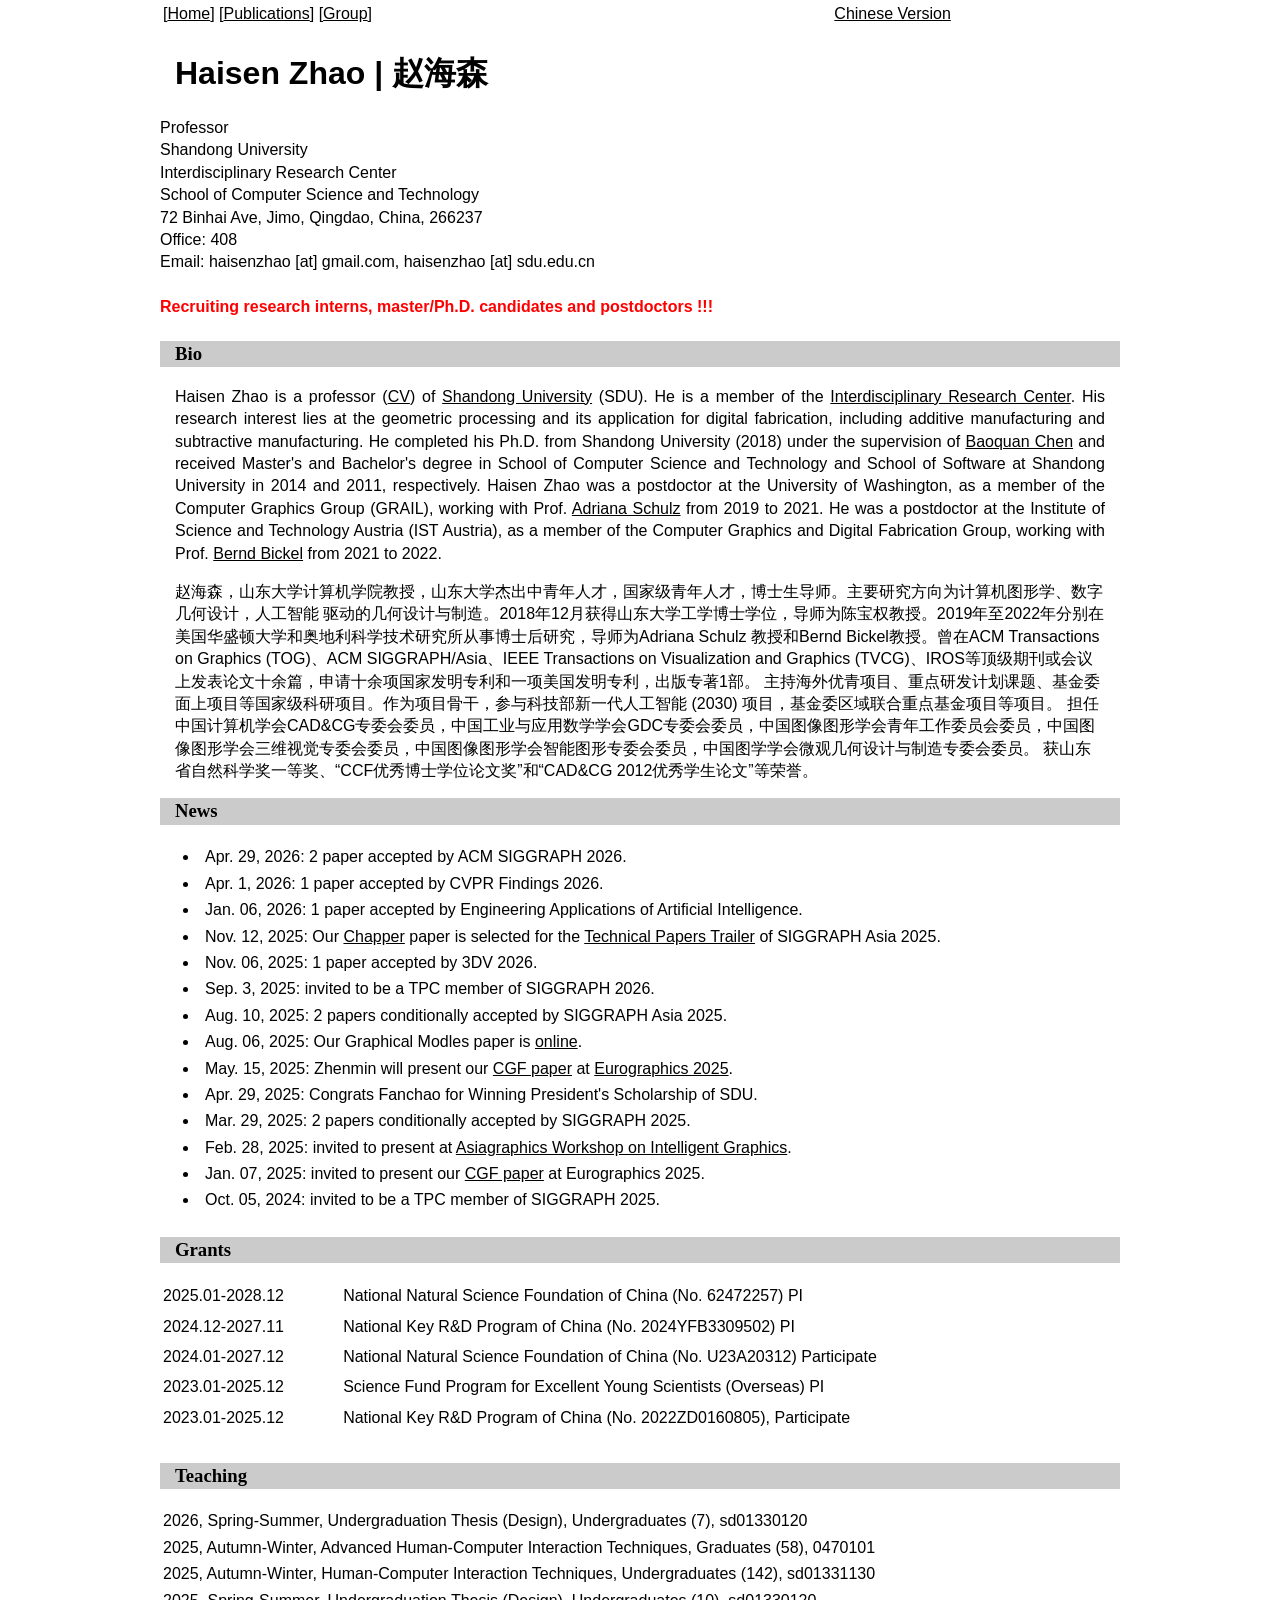
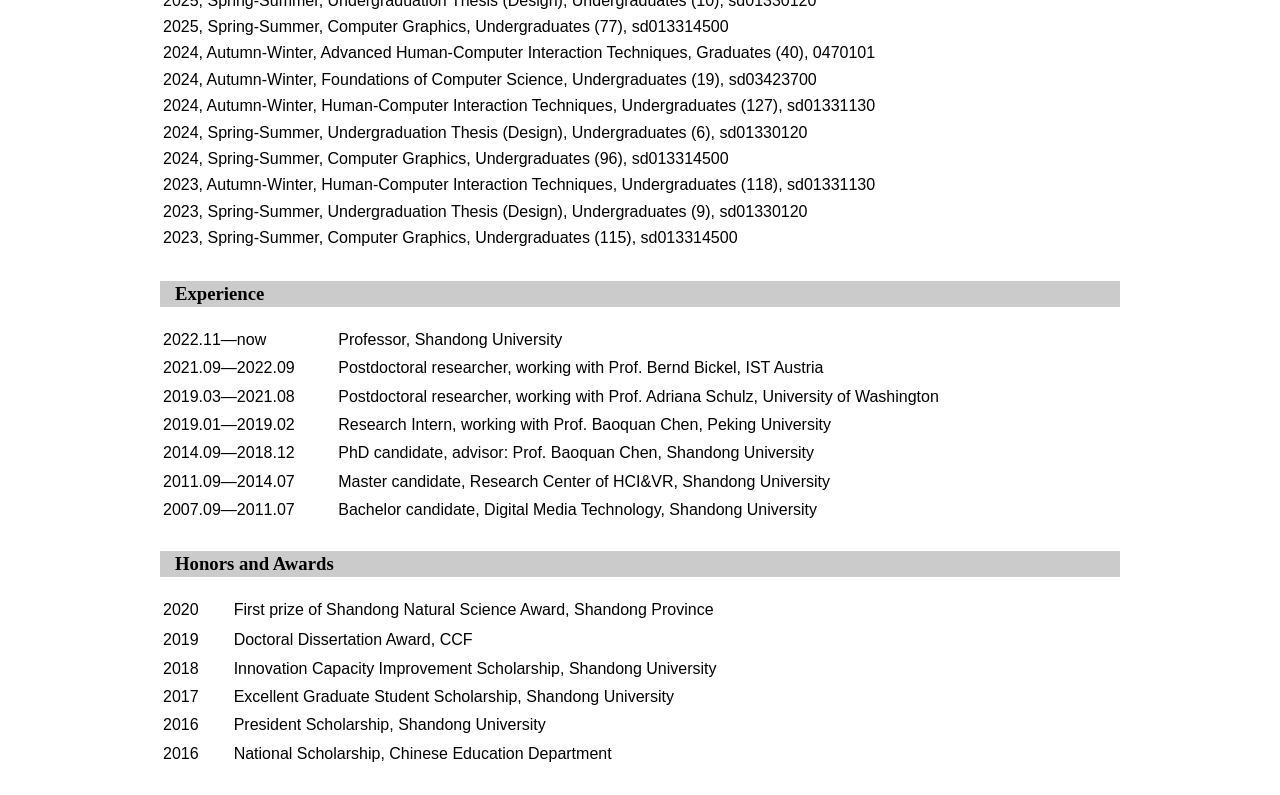
==== index.html @ 80ed7193 "update" ====
<!DOCTYPE html PUBLIC "-//W3C//DTD XHTML 1.0 Transitional//EN" "http://www.w3.org/TR/xhtml1/DTD/xhtml1-transitional.dtd">
<html xmlns="http://www.w3.org/1999/xhtml" class="wf-abel-n4-active wf-asul-n4-active wf-droidsansmono-n4-active wf-active"><head><meta http-equiv="Content-Type" content="text/html; charset=UTF-8">
<title>Haisen Zhao's Homepage</title>
<style type="text/css">
<!--
body {
font: 100%/1.4 Verdana, Arial, Helvetica, sans-serif;
background: #ffffff;
margin: 0;
padding: 0;
color: #000;
}
body p {
}
/* ~~ Element/tag selectors ~~ */
ul, ol, dl { /* Due to variations between browsers, it's best practices to zero padding and margin on lists. For consistency, you can either specify the amounts you want here, or on the list items (LI, DT, DD) they contain. Remember that what you do here will cascade to the .nav list unless you write a more specific selector. */
padding: 0;
margin: 0;
}
h1, h2, h3, h4, h5, h6, p {
margin-top: 0; /* removing the top margin gets around an issue where margins can escape from their containing div. The remaining bottom margin will hold it away from any elements that follow. */
padding-right: 15px;
padding-left: 15px; /* adding the padding to the sides of the elements within the divs, instead of the divs themselves, gets rid of any box model math. A nested div with side padding can also be used as an alternate method. */
}
a img { /* this selector removes the default blue border displayed in some browsers around an image when it is surrounded by a link */
border: none;
}
/* ~~ Styling for your site's links must remain in this order - including the group of selectors that create the hover effect. ~~ */
a:link {
	color: rgba(0,0,0,1); /* unless you style your links to look extremely unique, it's best to provide underlines for quick visual identification */
}
a:visited {
	color: rgba(0,0,0,1);
}
a:hover, a:active, a:focus { /* this group of selectors will give a keyboard navigator the same hover experience as the person using a mouse. */
	text-decoration: none;
	text-align: left;
	color: rgba(0,0,0,1);
	font-family: Arial, Helvetica, sans-serif;
	font-size: 100%;
}
/* ~~ this fixed width container surrounds all other elements ~~ */
.container {
	width: 960px;
	background: #FFF;
	margin-top: 0;
	margin-right: auto;
	margin-left: auto;
	margin-bottom: 0; /* the auto value on the sides, coupled with the width, centers the layout */
	font-family: Verdana, Arial, Helvetica, sans-serif;
}
/* ~~ This is the layout information. ~~ 1) Padding is only placed on the top and/or bottom of the div. The elements within this div have padding on their sides. This saves you from any "box model math". Keep in mind, if you add any side padding or border to the div itself, it will be added to the width you define to create the *total* width. You may also choose to remove the padding on the element in the div and place a second div within it with no width and the padding necessary for your design.
*/
.content {
padding: 10px 0;
}
/* ~~ miscellaneous float/clear classes ~~ */
.fltrt { /* this class can be used to float an element right in your page. The floated element must precede the element it should be next to on the page. */
float: right;
margin-left: 8px;
}
.fltlft { /* this class can be used to float an element left in your page. The floated element must precede the element it should be next to on the page. */
float: left;
margin-right: 8px;
}
.clearfloat { /* this class can be placed on a <br /> or empty div as the final element following the last floated div (within the #container) if the overflow:hidden on the .container is removed */
clear:both;
height:0;
font-size: 1px;
line-height: 0px;
}
.auto-style3 {
	text-align: left;
	width: auto;
	background-color: #CBCBCB;
	font-family: Cambria, "Hoefler Text", "Liberation Serif", Times, "Times New Roman", serif;
	font-style: normal;
	font-weight: 400;
}
.auto-style6 {
	vertical-align: middle;
}
.auto-style7 {
	color: #42413C;
	text-decoration: underline;
}
.auto-style8 {
	font-family: Arial, Helvetica, sans-serif;
	background-color: #FFFFFF;
	color: rgba(0,0,0,1);
}
.auto-style9 {
	font-family: Arial, Helvetica, sans-serif;
	font-size: medium;
	color: #800000;
}
.auto-style10 {
	text-align: center;
	font-family: Arial, Helvetica, sans-serif;
}
.auto-style11 {
	color: #808080;
}
.auto-style12 {
	margin-top: 0px;
}
.auto-style13 {
	text-align: left;
	font-family: Arial, Helvetica, sans-serif;
}
.auto-style14 {
	vertical-align: top;
	font-family: Arial, Helvetica, sans-serif;
}
.auto-style15 {
	text-align: center;
}
.auto-style16 {
	font-family: "Franklin Gothic Medium", "Arial Narrow", Arial, sans-serif;
}
a:hover {
	color: #6376E6;
}
-->
</style>
</head>

<body>
<div class="container">


<table align="center" border="0" bordercolor="#ffffff" height="10" width="1024">
  <tbody>
    <tr>
      <td height="5" valign="top" width="1024" align="left">
	  [<a href="./index.html" target="_parent" class="STYLE9">Home</a>]
	  <!--[<a href="#Vita" target="_parent" class="STYLE9">Bio</a>]-->
	  [<a href="./publication.html" target="_parent" class="STYLE9">Publications</a>]
	  <!--[<a href="#Grants" target="_parent" class="STYLE9">Grants</a>]-->
	  <!--[<a href="#Teaching" target="_parent" class="STYLE9">Teaching</a>]-->
	  [<a href="./group.html" target="_parent" class="STYLE9">Group</a>]
	  <!--[<a href="#Experience" target="_parent" class="STYLE9">Experience</a>]-->
 	  <!--[<a href="#Awards" target="_parent" class="STYLE9">Honors and Awards</a>]-->
	  &nbsp;&nbsp;&nbsp;&nbsp;&nbsp;&nbsp;&nbsp;&nbsp;&nbsp;&nbsp;&nbsp;&nbsp;&nbsp;&nbsp;&nbsp;&nbsp;&nbsp;&nbsp;&nbsp;&nbsp;&nbsp;&nbsp;&nbsp;&nbsp;&nbsp;&nbsp;&nbsp;&nbsp;&nbsp;&nbsp;&nbsp;&nbsp;&nbsp;&nbsp;&nbsp;&nbsp;&nbsp;&nbsp;&nbsp;&nbsp;&nbsp;&nbsp;&nbsp;&nbsp;&nbsp;&nbsp;&nbsp;&nbsp;&nbsp;&nbsp;&nbsp;&nbsp;&nbsp;&nbsp;&nbsp;&nbsp;&nbsp;&nbsp;&nbsp;&nbsp;&nbsp;&nbsp;&nbsp;&nbsp;&nbsp;&nbsp;&nbsp;&nbsp;&nbsp;&nbsp;&nbsp;&nbsp;&nbsp;&nbsp;&nbsp;&nbsp;&nbsp;&nbsp;&nbsp;&nbsp;&nbsp;&nbsp;&nbsp;&nbsp;&nbsp;&nbsp;&nbsp;&nbsp;&nbsp;&nbsp;&nbsp;&nbsp;&nbsp;&nbsp;&nbsp;&nbsp;&nbsp;&nbsp;&nbsp;&nbsp;&nbsp;&nbsp;
	   <a href="https://faculty.sdu.edu.cn/zhaohaisen/zh_CN/index.htm" target="_parent" class="STYLE9">Chinese Version</a>
	  </td>
	
	  
    </tr>
  </tbody>
</table>





<div>
<table style="width: 100%; text-align: left; margin-left: auto; margin-right: auto;" border="0" cellspacing="0" align="center" cellpadding="0">
<tbody>
<tr>
<br>

<td valign="baseline" style="vertical-align: middle;">
<h1 style="text-align: left;" class="auto-style16">Haisen Zhao | 赵海森</h1>
<div style="text-align: left;" class="auto-style8">Professor<br>
Shandong University <br>
Interdisciplinary Research Center <br>
School of Computer Science and Technology <br> 
72 Binhai Ave, Jimo, Qingdao, China, 266237 <br>
Office: 408 <br>
<span style="font-weight: normal;">Email: haisenzhao [at] gmail.com, haisenzhao [at] sdu.edu.cn  </span>

<br>
<br>

<span style="color:red"> <strong> Recruiting research interns, master/Ph.D. candidates and postdoctors !!! </strong></span>

</div>
	</td>
	<td valign="bottom" style="text-align: left; width: 148px;"><img src="images/haisenzhao.jpg" width="244" alt=""><br></td>
</tr>
</tbody>
</table>


<br>




<h3 class="auto-style3"><strong style="font-family: Cambria, &#39;Hoefler Text&#39;, &#39;Liberation Serif&#39;, Times, &#39;Times New Roman&#39;, serif"><span style="">Bio </span><a name="Vita"></a></strong></h3>
<tbody>
<tr>
<td>


<p style="text-align: justify;" class="auto-style8">

Haisen Zhao is a professor (<a href="Haisen_CV.pdf">CV</a>) of <a href="https://www.en.sdu.edu.cn/">Shandong University</a> (SDU). He is a member of the <a href="http://irc.cs.sdu.edu.cn/">Interdisciplinary Research Center</a>. His research interest lies at the geometric processing and its application for digital fabrication, including additive manufacturing and subtractive manufacturing. He completed his Ph.D. from Shandong University (2018) under the supervision of <a href="https://cfcs.pku.edu.cn/baoquan/">Baoquan Chen</a> and received Master's and Bachelor's degree in School of Computer Science and Technology and School of Software at Shandong University in 2014 and 2011, respectively. Haisen Zhao was a postdoctor at the University of Washington, as a member of the Computer Graphics Group (GRAIL), working with Prof. <a href="https://homes.cs.washington.edu/~adriana/">Adriana Schulz</a> from 2019 to 2021. He was a postdoctor at the Institute of Science and Technology Austria (IST Austria), as a member of the Computer Graphics and Digital Fabrication Group, working with Prof. <a href="http://berndbickel.com/">Bernd Bickel</a> from 2021 to 2022. 
</p>

<p>
赵海森，山东大学计算机学院教授，山东大学杰出中青年人才，国家级青年人才，博士生导师。主要研究方向为计算机图形学、数字几何设计，人工智能 驱动的几何设计与制造。2018年12月获得山东大学工学博士学位，导师为陈宝权教授。2019年至2022年分别在美国华盛顿大学和奥地利科学技术研究所从事博士后研究，导师为Adriana Schulz 教授和Bernd Bickel教授。曾在ACM Transactions on Graphics (TOG)、ACM SIGGRAPH/Asia、IEEE Transactions on Visualization and Graphics (TVCG)、IROS等顶级期刊或会议上发表论文十余篇，申请十余项国家发明专利和一项美国发明专利，出版专著1部。
主持海外优青项目、重点研发计划课题、基金委面上项目等国家级科研项目。作为项目骨干，参与科技部新一代人工智能 (2030) 项目，基金委区域联合重点基金项目等项目。
担任中国计算机学会CAD&CG专委会委员，中国工业与应用数学学会GDC专委会委员，中国图像图形学会青年工作委员会委员，中国图像图形学会三维视觉专委会委员，中国图像图形学会智能图形专委会委员，中国图学学会微观几何设计与制造专委会委员。
获山东省自然科学奖一等奖、“CCF优秀博士学位论文奖”和“CAD&CG 2012优秀学生论文”等荣誉。
</p>

</td>
</tr>
</tbody>
</table>






<h3 class="auto-style3"><strong style="font-family: Cambria, &#39;Hoefler Text&#39;, &#39;Liberation Serif&#39;, Times, &#39;Times New Roman&#39;, serif"><span style="">News </span><a name="Experience"></a></strong></h3>

<table style="width:100%;text-align: left;">



  <tr>

 <td> <li style="margin-left: 20px;">Apr. 29, 2026: 2 paper accepted by ACM SIGGRAPH 2026.</li></td>
 </tr>
 

 
  <tr>

 <td> <li style="margin-left: 20px;">Apr. 1, 2026: 1 paper accepted by CVPR Findings 2026.</li></td>
 </tr>
 
 
 

  <tr>
   <td> <li style="margin-left: 20px;">Jan. 06, 2026: 1 paper accepted by Engineering Applications of Artificial Intelligence.</li></td>
 </tr>
 
 
  <tr>
   <td><li style="margin-left: 20px;">Nov. 12, 2025: Our <A href="https://zmzhang0.github.io/projects/Chapper/index.html">Chapper</A> paper is selected for the <A href="https://www.youtube.com/watch?v=ZI8kh0FKlMM">Technical Papers Trailer</A> of SIGGRAPH Asia 2025.</li></td>
 </tr>
 

 
  <tr>
   <td> <li style="margin-left: 20px;">Nov. 06, 2025: 1 paper accepted by 3DV 2026.</li></td>
 </tr>
 
 
 
  <tr>
   <td> <li style="margin-left: 20px;">Sep. 3, 2025: invited to be a TPC member of SIGGRAPH 2026.</li></td>
 </tr>
 
 
  <tr>
   <td> <li style="margin-left: 20px;">Aug. 10, 2025: 2 papers conditionally accepted by SIGGRAPH Asia 2025.</li></td>
 </tr>
 

 

  <tr>
   <td> <li style="margin-left: 20px;">Aug. 06, 2025: Our Graphical Modles paper is <A href="https://www.sciencedirect.com/science/article/pii/S1524070325000293">online</A>.</li></td>
 </tr>
 
 

  <tr>
   <td> <li style="margin-left: 20px;">May. 15, 2025: Zhenmin will present our <A href="https://haisenzhao.github.io/FourAxis/index.html">CGF paper</A> at <A href="https://eg25.cs.ucl.ac.uk/main/home.html">Eurographics 2025</A>.</li></td>
 </tr>
 
 
  <tr>
   <td> <li style="margin-left: 20px;">Apr. 29, 2025: Congrats Fanchao for Winning President's Scholarship of SDU.</li></td>
 </tr>
 
 
  <tr>
   <td> <li style="margin-left: 20px;">Mar. 29, 2025: 2 papers conditionally accepted by SIGGRAPH 2025.</li></td>
 </tr>
 
    <tr>
   <td> <li style="margin-left: 20px;">Feb. 28, 2025: invited to present at  <A href="http://www.asiagraphics.org/asiagraphics-workshop-on-intelligent-graphics/">Asiagraphics Workshop on Intelligent Graphics</A>.</li></td>
 </tr>
 

   <tr>
   <td> <li style="margin-left: 20px;">Jan. 07, 2025: invited to present our   <A href="https://haisenzhao.github.io/FourAxis/index.html">CGF paper</A> at Eurographics 2025.</li></td>
 </tr>
 
 
   <tr>
   <td> <li style="margin-left: 20px;">Oct. 05, 2024: invited to be a TPC member of SIGGRAPH 2025.</li></td>
 </tr>
 
</table>
 
<br>







<h3 class="auto-style3">
<strong style="font-family: Cambria, &#39;Hoefler Text&#39;, &#39;Liberation Serif&#39;, Times, &#39;Times New Roman&#39;, serif"><span style="">Grants</span>
<a name="Grants"></a>
</strong></h3>





<table style="width:100%">

<!--
  <tr>
    <td>2022</td>
    <td>Distinguished Young Scholars of the National Natural Science Foundation of China (Overseas)</td>
  </tr>
  <tr>
    <td colspan="2" style="text-align: center; vertical-align: middle;"></td>
 </tr>
-->
	
  <tr>
    <td>2025.01-2028.12</td>
    <td>National Natural Science Foundation of China (No. 62472257) PI</td>
  </tr>
  <tr>
    <td colspan="2" style="text-align: center; vertical-align: middle;"></td>
 </tr>
   <tr>
    <td>2024.12-2027.11</td>
    <td>National Key R&D Program of China  (No. 2024YFB3309502) PI</td>
  </tr>
  <tr>
    <td colspan="2" style="text-align: center; vertical-align: middle;"></td>
 </tr>
 
   <tr>
    <td>2024.01-2027.12</td>
    <td>National Natural Science Foundation of China (No. U23A20312) Participate</td>
  </tr>
  <tr>
    <td colspan="2" style="text-align: center; vertical-align: middle;"></td>
 </tr>
 
   <tr>
    <td>2023.01-2025.12</td>
    <td>Science Fund Program for Excellent Young Scientists (Overseas) PI</td>
  </tr>
  <tr>
    <td colspan="2" style="text-align: center; vertical-align: middle;"></td>
 </tr>
 
    <tr>
    <td>2023.01-2025.12</td>
    <td>National Key R&D Program of China (No. 2022ZD0160805), Participate</td>
  </tr>
  <tr>
    <td colspan="2" style="text-align: center; vertical-align: middle;"></td>
 </tr>
 
  <tr>
      <td colspan="2" style="text-align: center; vertical-align: middle;"></td>
 </tr>
</table>
 
<br>















<h3 class="auto-style3"><strong style="font-family: Cambria, &#39;Hoefler Text&#39;, &#39;Liberation Serif&#39;, Times, &#39;Times New Roman&#39;, serif"><span style="">Teaching </span><a name="Teaching"></a></strong></h3>

<table style="width:100%">

  <tr><td>2026, Spring-Summer, Undergraduation Thesis (Design), Undergraduates (7), sd01330120</td></tr>

  <tr><td>2025, Autumn-Winter, Advanced Human-Computer Interaction Techniques, Graduates (58), 0470101</td></tr>
  <tr><td>2025, Autumn-Winter, Human-Computer Interaction Techniques, Undergraduates (142), sd01331130</td></tr>
  
  <tr><td>2025, Spring-Summer, Undergraduation Thesis (Design), Undergraduates (10), sd01330120</td></tr>
  <tr><td>2025, Spring-Summer, Computer Graphics, Undergraduates (77), sd013314500</td></tr>

  <tr><td>2024, Autumn-Winter, Advanced Human-Computer Interaction Techniques, Graduates (40), 0470101</td></tr>
  <tr><td>2024, Autumn-Winter, Foundations of Computer Science, Undergraduates (19),  sd03423700</td></tr>
  <tr><td>2024, Autumn-Winter, Human-Computer Interaction Techniques, Undergraduates (127), sd01331130</td></tr>

  <tr><td>2024, Spring-Summer, Undergraduation Thesis (Design), Undergraduates (6), sd01330120</td></tr>
  <tr><td>2024, Spring-Summer, Computer Graphics, Undergraduates (96), sd013314500</td></tr>

  <tr><td>2023, Autumn-Winter, Human-Computer Interaction Techniques, Undergraduates (118), sd01331130</td></tr>
  
  <tr><td>2023, Spring-Summer, Undergraduation Thesis (Design), Undergraduates (9), sd01330120</td></tr>	
  <tr><td>2023, Spring-Summer, Computer Graphics, Undergraduates (115), sd013314500</td></tr>
  
  <tr>
 </tr>
 

      <td colspan="2" style="text-align: center; vertical-align: middle;"></td>
 </tr>
</table>
 
<br>


















<h3 class="auto-style3"><strong style="font-family: Cambria, &#39;Hoefler Text&#39;, &#39;Liberation Serif&#39;, Times, &#39;Times New Roman&#39;, serif"><span style="">Experience </span><a name="Experience"></a></strong></h3>

<table style="width:100%">

 <tr>
    <td>2022.11—now</td>
    <td>Professor, Shandong University</td>
  </tr>
  <tr>
 </tr>
	
  <tr>
    <td>2021.09—2022.09</td>
    <td>Postdoctoral researcher, working with Prof. Bernd Bickel, IST Austria</td>
  </tr>
  <tr>
 </tr>
	
  <tr>
    <td>2019.03—2021.08</td>
    <td>Postdoctoral researcher, working with Prof. Adriana Schulz, University of Washington</td>
  </tr>
  <tr>
 </tr>
 
  <tr>
    <td>2019.01—2019.02</td>
    <td>Research Intern, working with Prof. Baoquan Chen, Peking University</td>
  </tr>
  <tr>
 </tr>
  <tr>
    <td>2014.09—2018.12</td>
    <td>PhD candidate, advisor: Prof. Baoquan Chen, Shandong University</td>
  </tr>
  <tr>
 </tr>
  <tr>
    <td>2011.09—2014.07</td>
    <td>Master candidate, Research Center of HCI&VR, Shandong University</td>
  </tr>
  <tr>
 </tr>
  <tr>
    <td>2007.09—2011.07</td>
    <td>Bachelor candidate, Digital Media Technology, Shandong University</td>
  </tr>
  <tr>
      <td colspan="2" style="text-align: center; vertical-align: middle;"></td>
 </tr>
</table>
 
<br>

<h3 class="auto-style3"><strong style="font-family: Cambria, &#39;Hoefler Text&#39;, &#39;Liberation Serif&#39;, Times, &#39;Times New Roman&#39;, serif"><span style="">Honors and Awards </span><a name="Awards"></a></strong></h3>






<table style="width:100%">

<!--
  <tr>
    <td>2022</td>
    <td>Distinguished Young Scholars of the National Natural Science Foundation of China (Overseas)</td>
  </tr>
  <tr>
    <td colspan="2" style="text-align: center; vertical-align: middle;"></td>
 </tr>
-->
	
  <tr>
    <td>2020</td>
    <td>First prize of Shandong Natural Science Award, Shandong Province</td>
  </tr>
  <tr>
    <td colspan="2" style="text-align: center; vertical-align: middle;"></td>
 </tr>
 
 
  <tr>
    <td>2019</td>
    <td>Doctoral Dissertation Award, CCF</td>
  </tr>
  <tr>
 </tr>
 
  <tr>
    <td>2018</td>
    <td>Innovation Capacity Improvement Scholarship, Shandong University</td>
  </tr>
  <tr>
 </tr>
  <tr>
    <td>2017</td>
    <td>Excellent Graduate Student Scholarship, Shandong University</td>
  </tr>
  <tr>
 </tr>
  <tr>
    <td>2016</td>
    <td>President Scholarship, Shandong University</td>
  </tr>
  <tr>
 </tr>
  <tr>
    <td>2016</td>
    <td>National Scholarship, Chinese Education Department</td>
  </tr>
  <tr>
      <td colspan="2" style="text-align: center; vertical-align: middle;"></td>
 </tr>
</table>
 
<br>










</div>
</div>


<!-- Default Statcounter code for Haisen HomePage https://haisenzhao.github.io/
-->
<script type="text/javascript">
var sc_project=13203600; 
var sc_invisible=0; 
var sc_security="c34e87b7"; 
var scJsHost = "https://";
document.write("<sc"+"ript type='text/javascript' src='" + scJsHost+
"statcounter.com/counter/counter.js'></"+"script>");
</script>
<noscript><div class="statcounter"><a title="Web Analytics"
href="https://statcounter.com/" target="_blank"><img class="statcounter"
src="https://c.statcounter.com/13203600/0/c34e87b7/0/" alt="Web Analytics"
referrerPolicy="no-referrer-when-downgrade"></a></div></noscript>
<!-- End of Statcounter Code -->


</body>




</html>
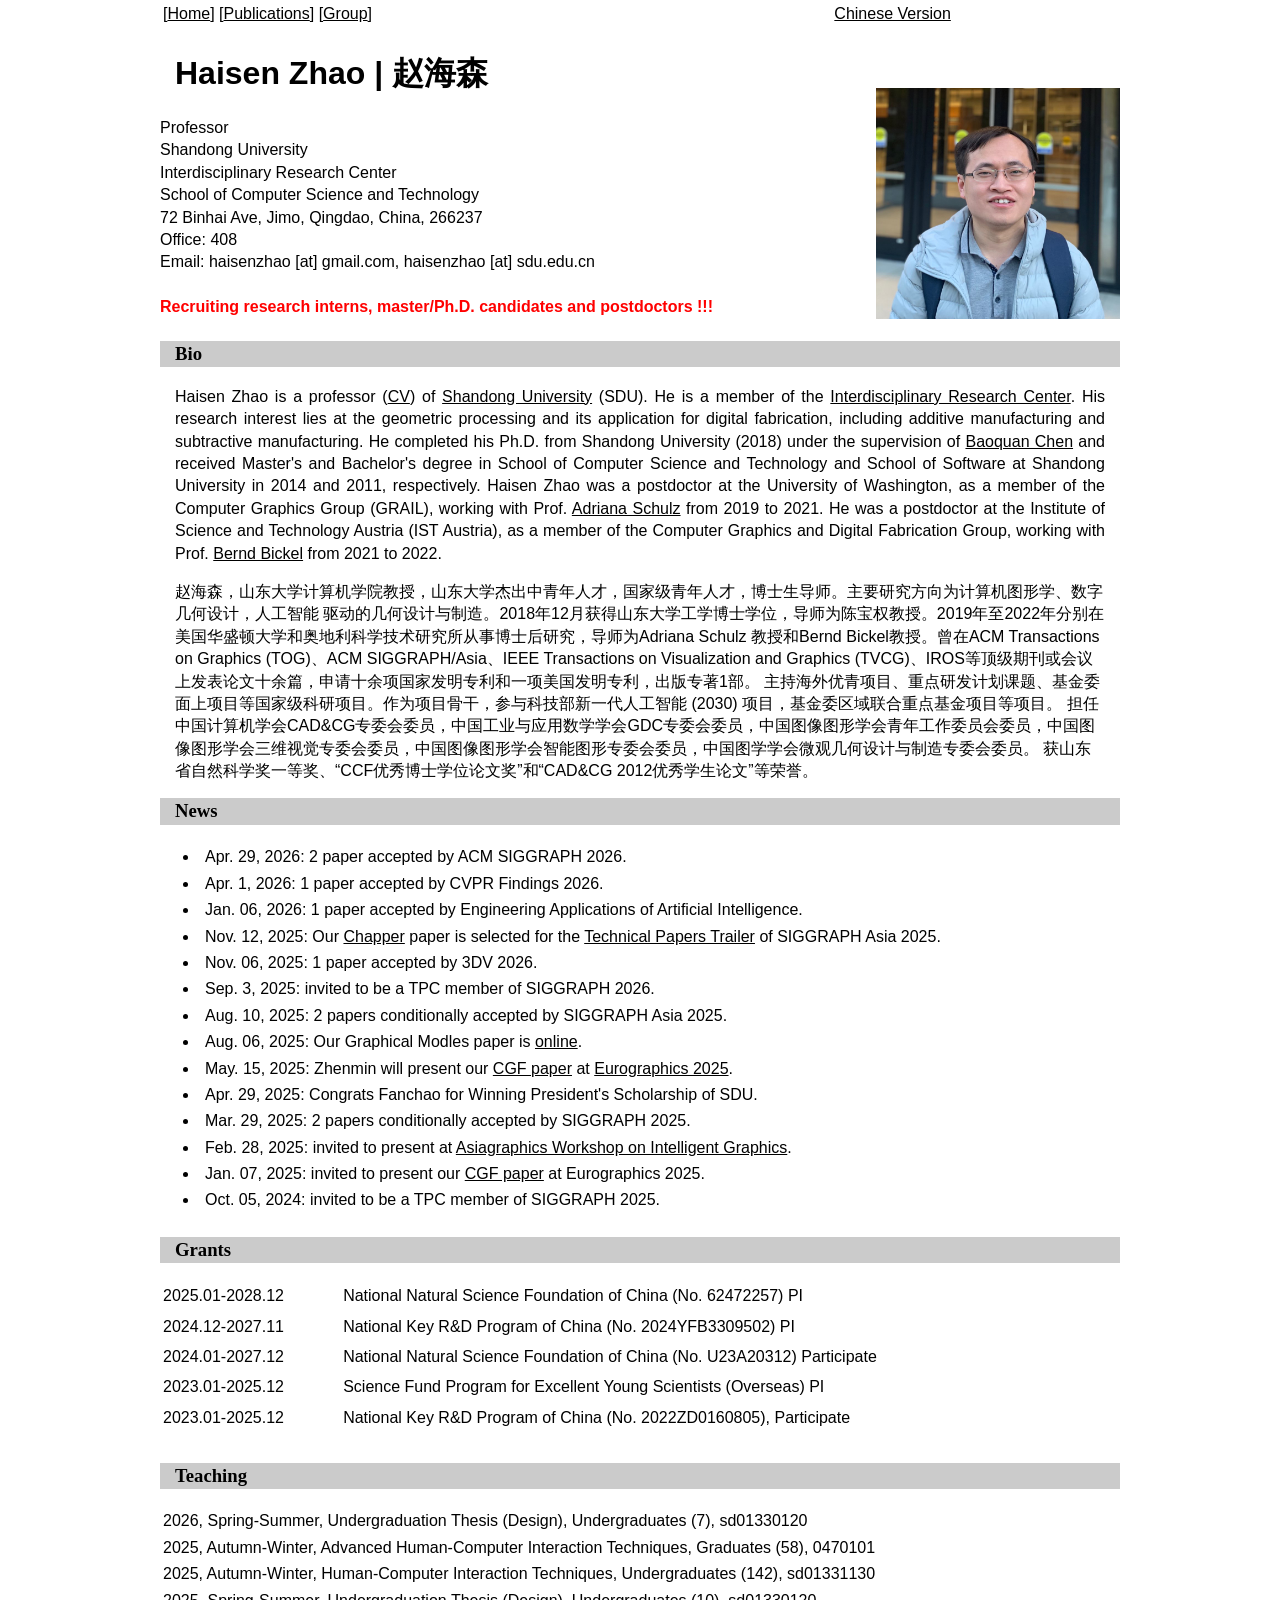
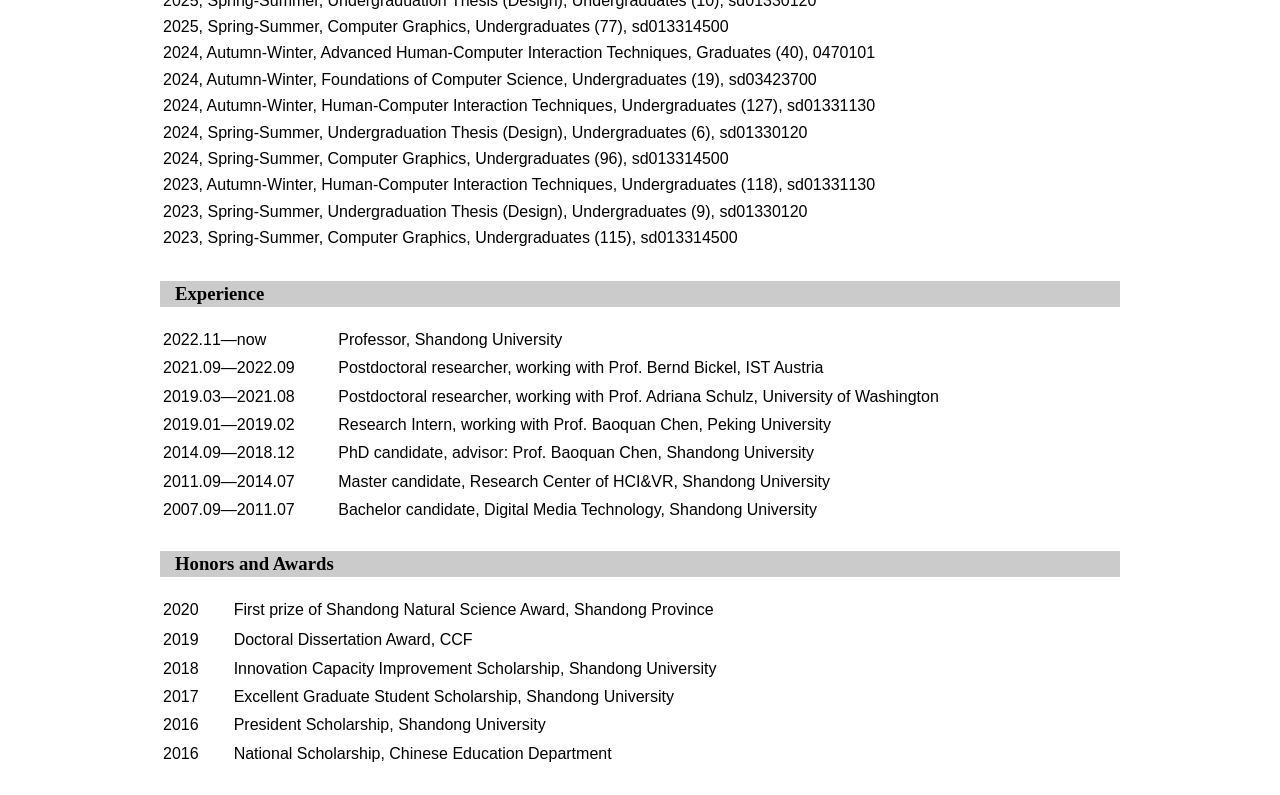
==== commit c2c5466f: "update" ====
--- a/index.html
+++ b/index.html
@@ -177,7 +177,7 @@
 
 </div>
 	</td>
-	<td valign="bottom" style="text-align: left; width: 148px;"><img src="images/haisenzhao.jpg" width="244" alt=""><br></td>
+	<td valign="bottom" style="text-align: left; width: 148px;"><img src="images/zhs/haisenzhao.jpg" width="244" alt=""><br></td>
 </tr>
 </tbody>
 </table>
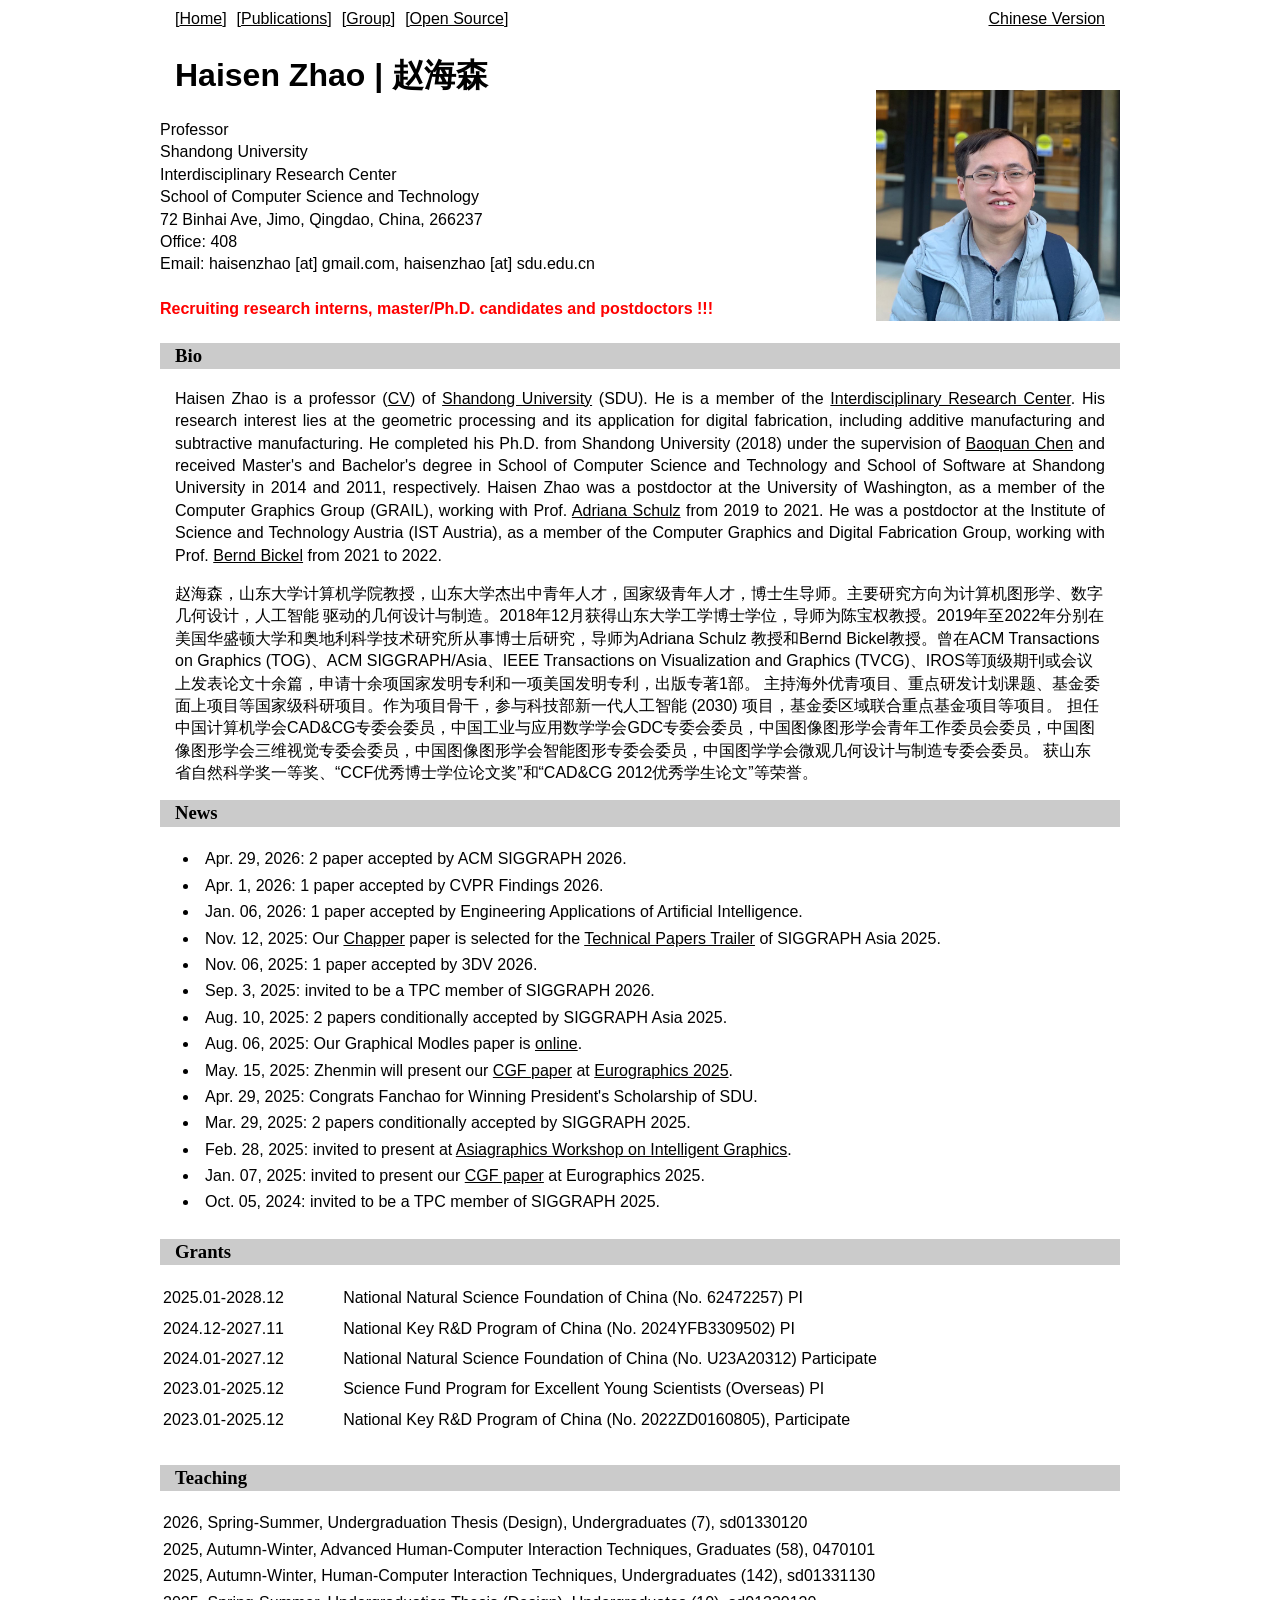
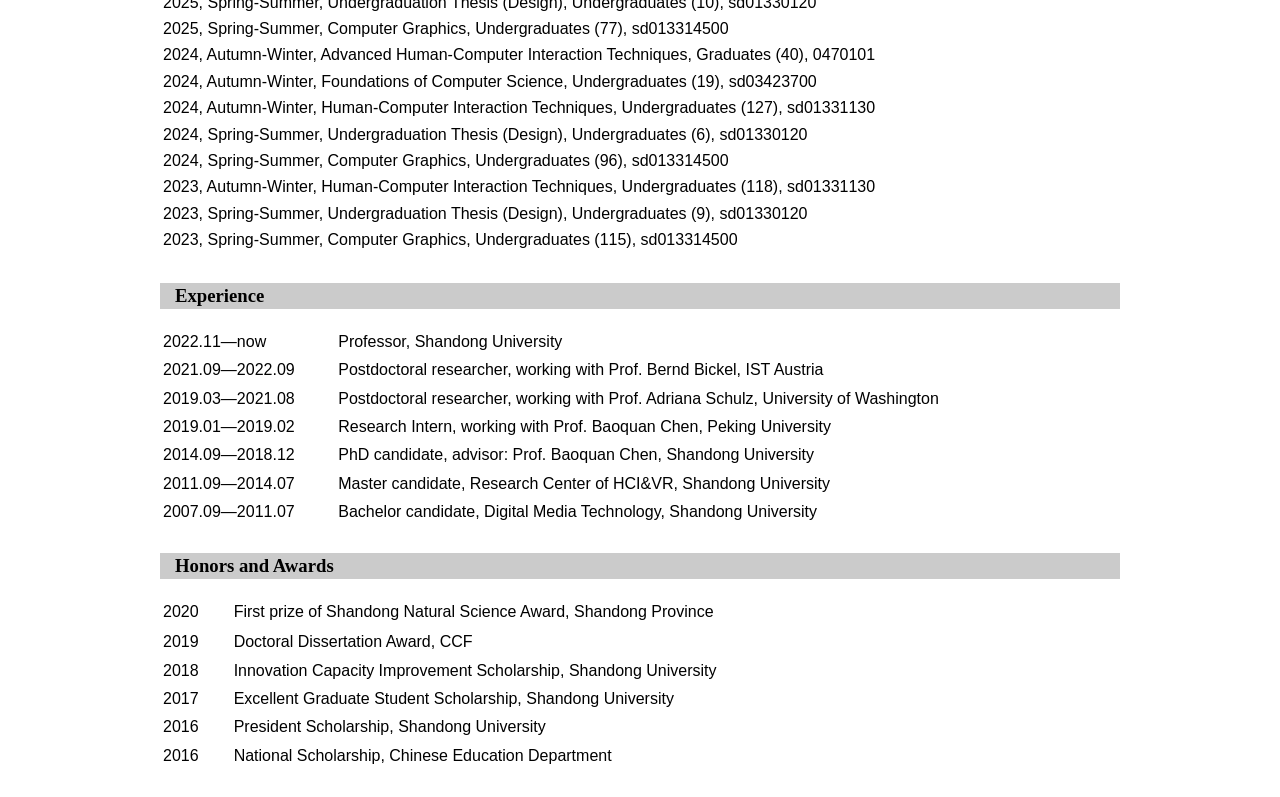
==== commit 1cb2837f: "add opensource.html" ====
--- a/index.html
+++ b/index.html
@@ -118,6 +118,23 @@
 .auto-style16 {
 	font-family: "Franklin Gothic Medium", "Arial Narrow", Arial, sans-serif;
 }
+.top-nav {
+	display: flex;
+	justify-content: space-between;
+	align-items: flex-start;
+	gap: 16px;
+	padding: 8px 15px 0 15px;
+	font-family: Arial, Helvetica, sans-serif;
+}
+.top-nav-links {
+	display: flex;
+	flex-wrap: wrap;
+	gap: 0 10px;
+}
+.top-nav-right {
+	flex-shrink: 0;
+	white-space: nowrap;
+}
 a:hover {
 	color: #6376E6;
 }
@@ -129,26 +146,17 @@
 <div class="container">
 
 
-<table align="center" border="0" bordercolor="#ffffff" height="10" width="1024">
-  <tbody>
-    <tr>
-      <td height="5" valign="top" width="1024" align="left">
-	  [<a href="./index.html" target="_parent" class="STYLE9">Home</a>]
-	  <!--[<a href="#Vita" target="_parent" class="STYLE9">Bio</a>]-->
-	  [<a href="./publication.html" target="_parent" class="STYLE9">Publications</a>]
-	  <!--[<a href="#Grants" target="_parent" class="STYLE9">Grants</a>]-->
-	  <!--[<a href="#Teaching" target="_parent" class="STYLE9">Teaching</a>]-->
-	  [<a href="./group.html" target="_parent" class="STYLE9">Group</a>]
-	  <!--[<a href="#Experience" target="_parent" class="STYLE9">Experience</a>]-->
- 	  <!--[<a href="#Awards" target="_parent" class="STYLE9">Honors and Awards</a>]-->
-	  &nbsp;&nbsp;&nbsp;&nbsp;&nbsp;&nbsp;&nbsp;&nbsp;&nbsp;&nbsp;&nbsp;&nbsp;&nbsp;&nbsp;&nbsp;&nbsp;&nbsp;&nbsp;&nbsp;&nbsp;&nbsp;&nbsp;&nbsp;&nbsp;&nbsp;&nbsp;&nbsp;&nbsp;&nbsp;&nbsp;&nbsp;&nbsp;&nbsp;&nbsp;&nbsp;&nbsp;&nbsp;&nbsp;&nbsp;&nbsp;&nbsp;&nbsp;&nbsp;&nbsp;&nbsp;&nbsp;&nbsp;&nbsp;&nbsp;&nbsp;&nbsp;&nbsp;&nbsp;&nbsp;&nbsp;&nbsp;&nbsp;&nbsp;&nbsp;&nbsp;&nbsp;&nbsp;&nbsp;&nbsp;&nbsp;&nbsp;&nbsp;&nbsp;&nbsp;&nbsp;&nbsp;&nbsp;&nbsp;&nbsp;&nbsp;&nbsp;&nbsp;&nbsp;&nbsp;&nbsp;&nbsp;&nbsp;&nbsp;&nbsp;&nbsp;&nbsp;&nbsp;&nbsp;&nbsp;&nbsp;&nbsp;&nbsp;&nbsp;&nbsp;&nbsp;&nbsp;&nbsp;&nbsp;&nbsp;&nbsp;&nbsp;&nbsp;
+<div class="top-nav">
+  <div class="top-nav-links">
+	  <span>[<a href="./index.html" target="_parent" class="STYLE9">Home</a>]</span>
+	  <span>[<a href="./publication.html" target="_parent" class="STYLE9">Publications</a>]</span>
+	  <span>[<a href="./group.html" target="_parent" class="STYLE9">Group</a>]</span>
+	  <span>[<a href="./opensource.html" target="_parent" class="STYLE9">Open Source</a>]</span>
+  </div>
+  <div class="top-nav-right">
 	   <a href="https://faculty.sdu.edu.cn/zhaohaisen/zh_CN/index.htm" target="_parent" class="STYLE9">Chinese Version</a>
-	  </td>
-	
-	  
-    </tr>
-  </tbody>
-</table>
+  </div>
+</div>
 
 
 
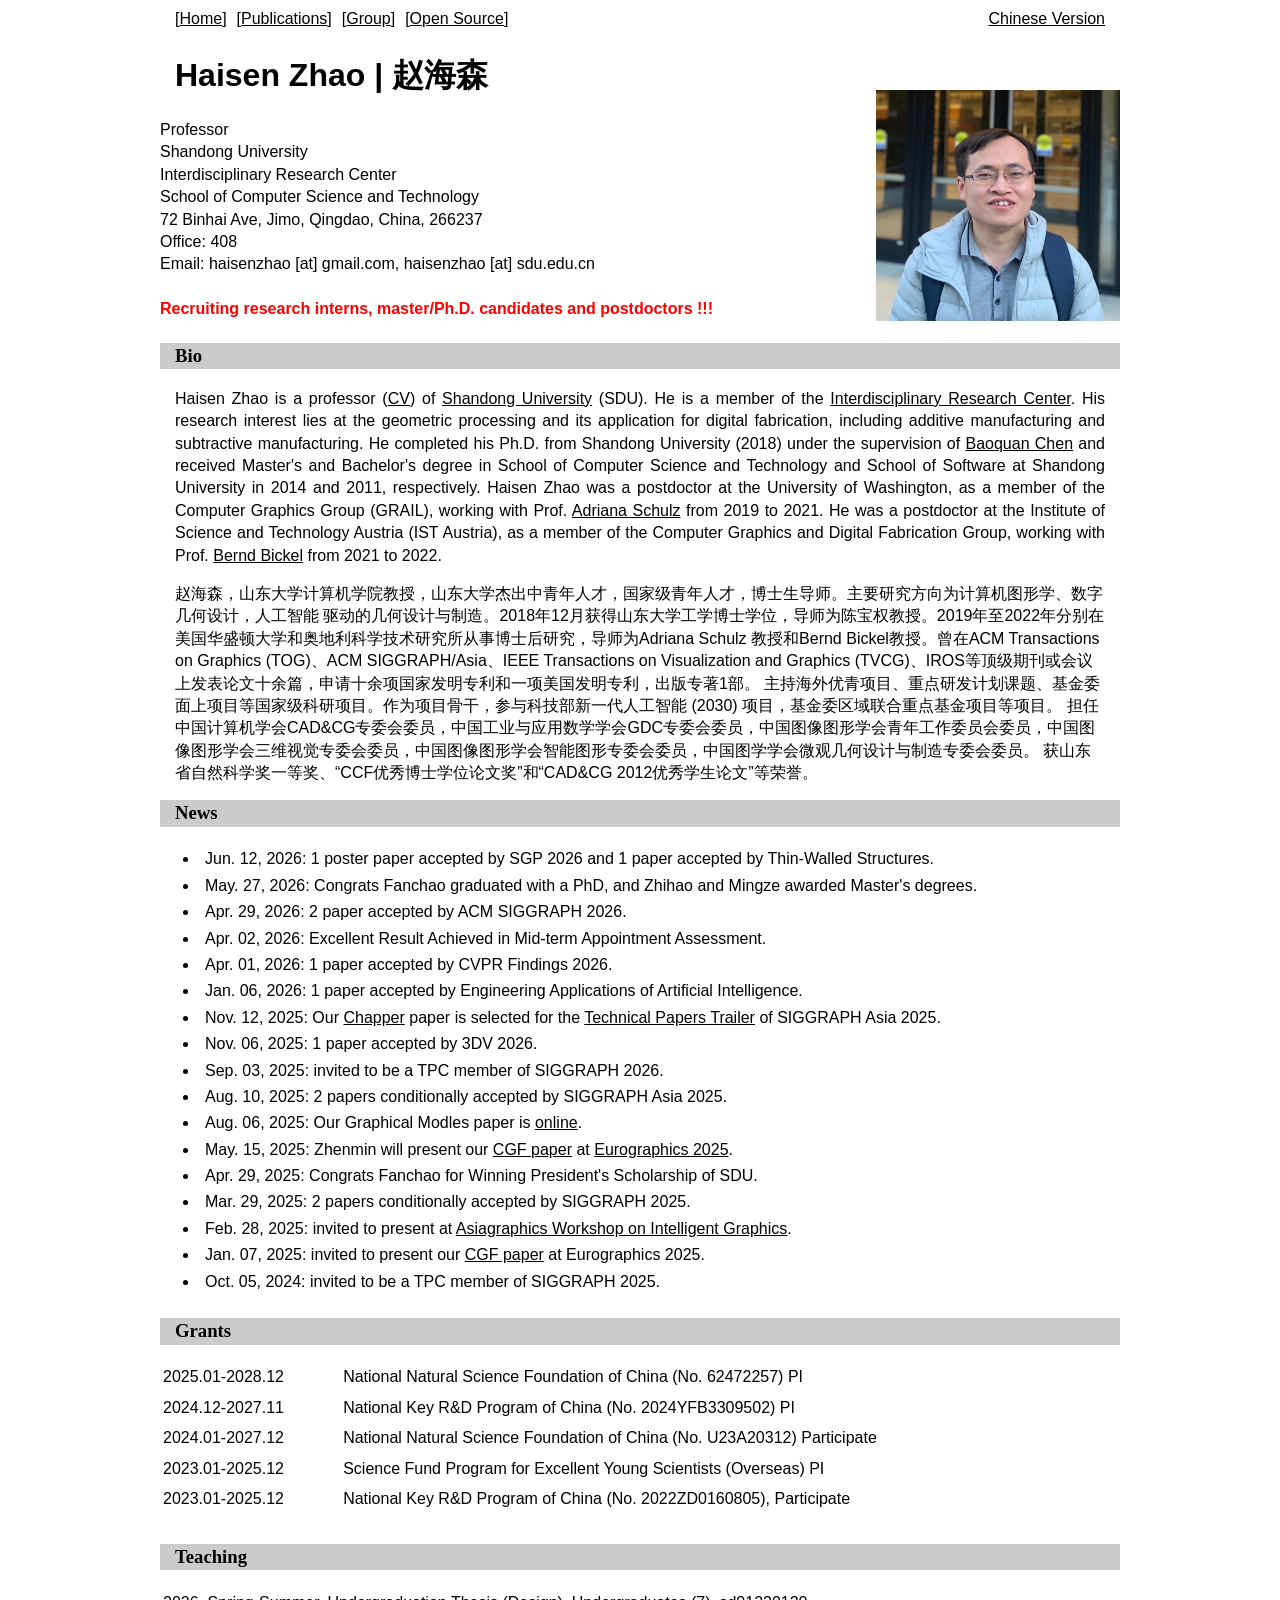
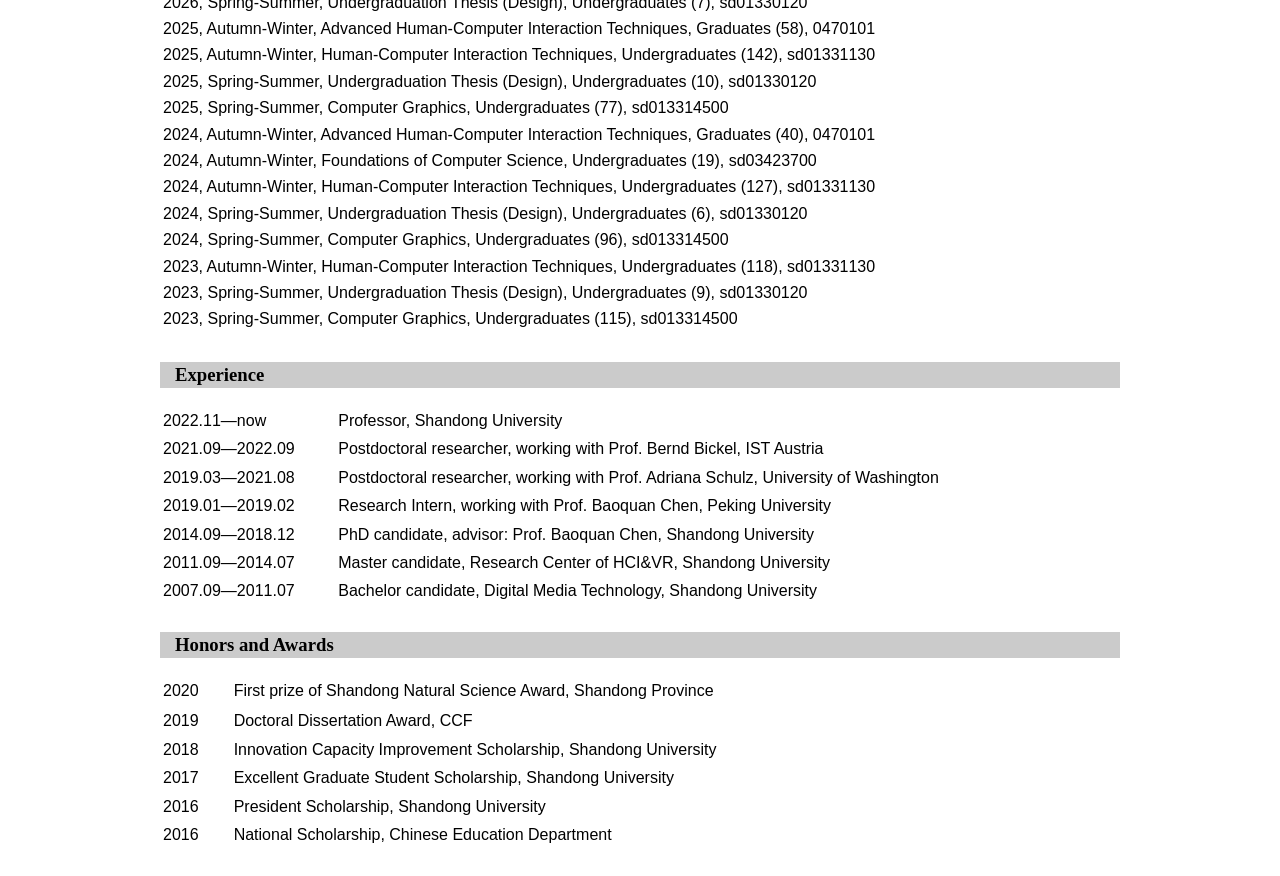
==== commit ebb94e9a: "update" ====
--- a/index.html
+++ b/index.html
@@ -232,14 +232,35 @@
 
   <tr>
 
+ <td> <li style="margin-left: 20px;">Jun. 12, 2026: 1 poster paper accepted by SGP 2026 and 1 paper accepted by Thin-Walled Structures.</li></td>
+ </tr>
+
+ 
+  <tr>
+   <td> <li style="margin-left: 20px;">May. 27, 2026: Congrats Fanchao graduated with a PhD, and Zhihao and Mingze awarded Master's degrees.</li></td>
+ </tr>
+ 
+ 
+
+
+
+
+  <tr>
+
  <td> <li style="margin-left: 20px;">Apr. 29, 2026: 2 paper accepted by ACM SIGGRAPH 2026.</li></td>
  </tr>
  
-
- 
-  <tr>
-
- <td> <li style="margin-left: 20px;">Apr. 1, 2026: 1 paper accepted by CVPR Findings 2026.</li></td>
+ 
+  <tr>
+
+ <td> <li style="margin-left: 20px;">Apr. 02, 2026: Excellent Result Achieved in Mid-term Appointment Assessment.</li></td>
+ </tr>
+ 
+
+ 
+  <tr>
+
+ <td> <li style="margin-left: 20px;">Apr. 01, 2026: 1 paper accepted by CVPR Findings 2026.</li></td>
  </tr>
  
  
@@ -263,7 +284,7 @@
  
  
   <tr>
-   <td> <li style="margin-left: 20px;">Sep. 3, 2025: invited to be a TPC member of SIGGRAPH 2026.</li></td>
+   <td> <li style="margin-left: 20px;">Sep. 03, 2025: invited to be a TPC member of SIGGRAPH 2026.</li></td>
  </tr>
  
  
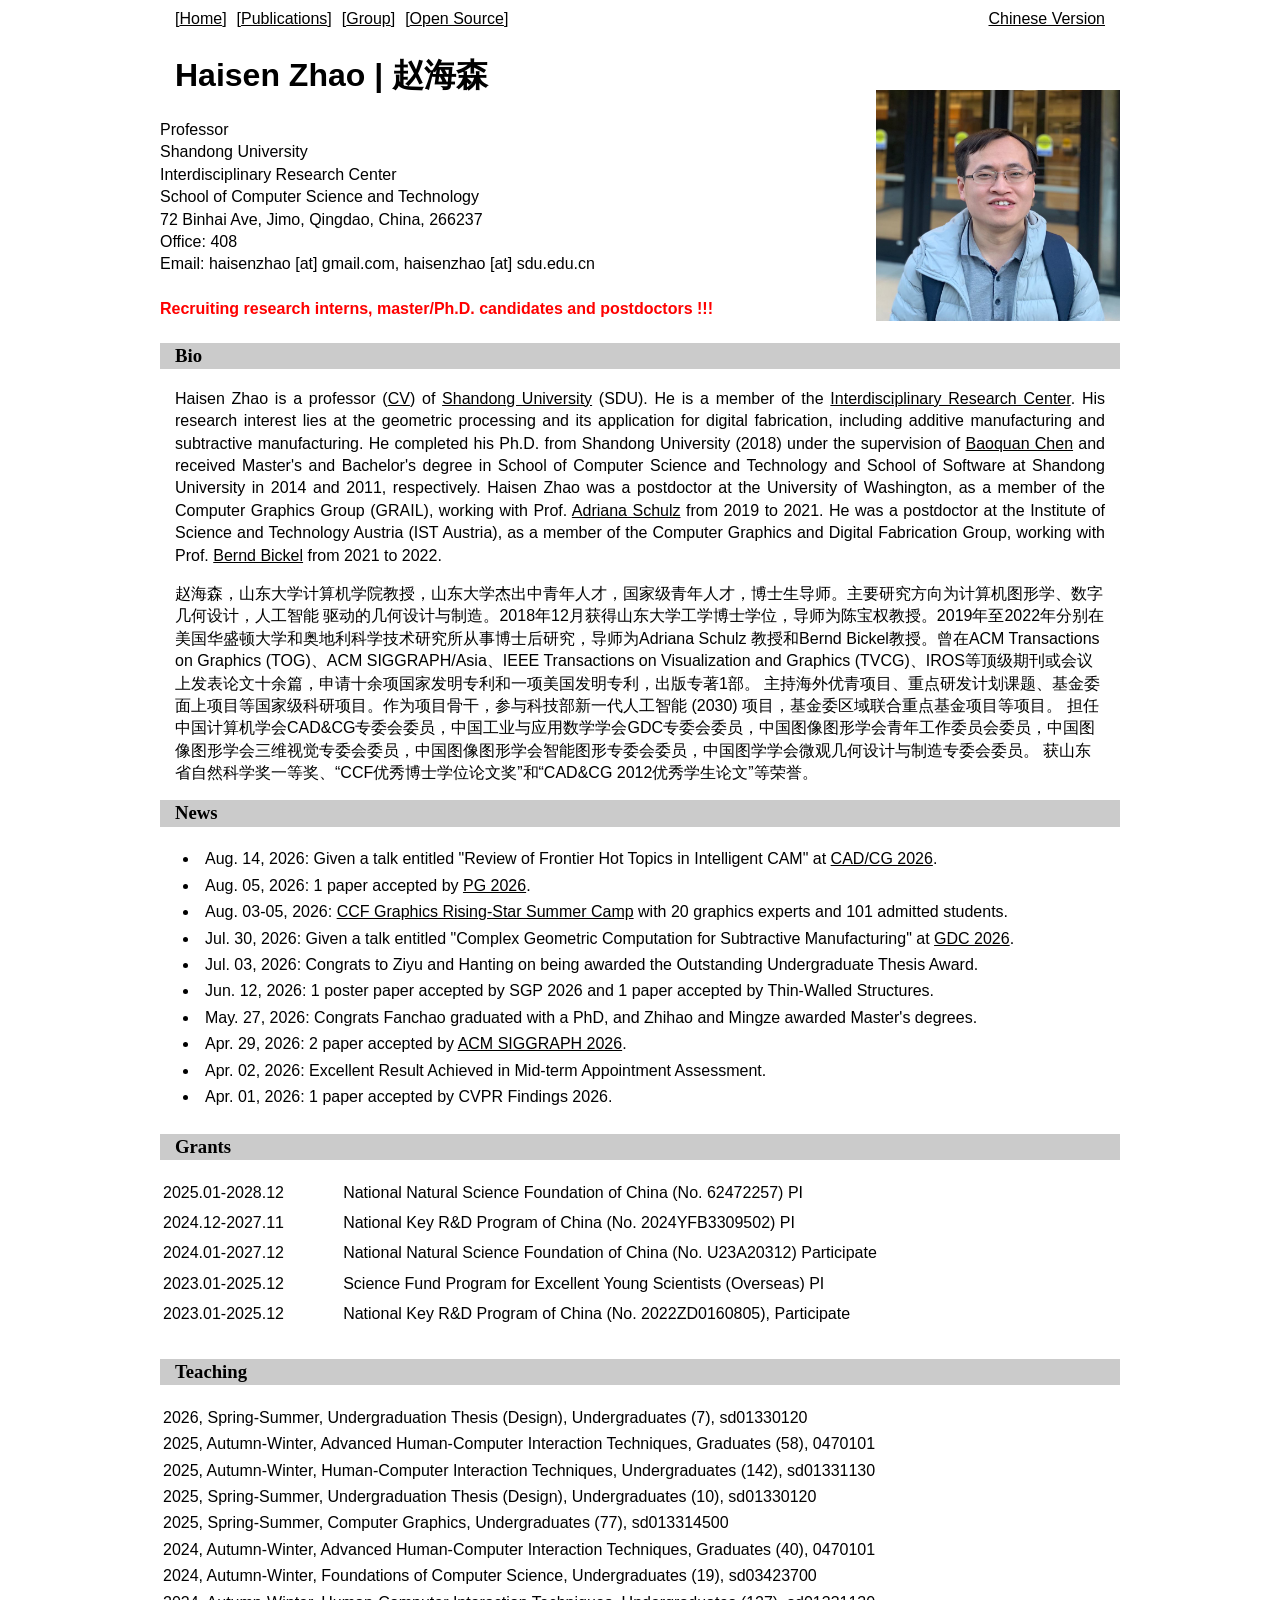
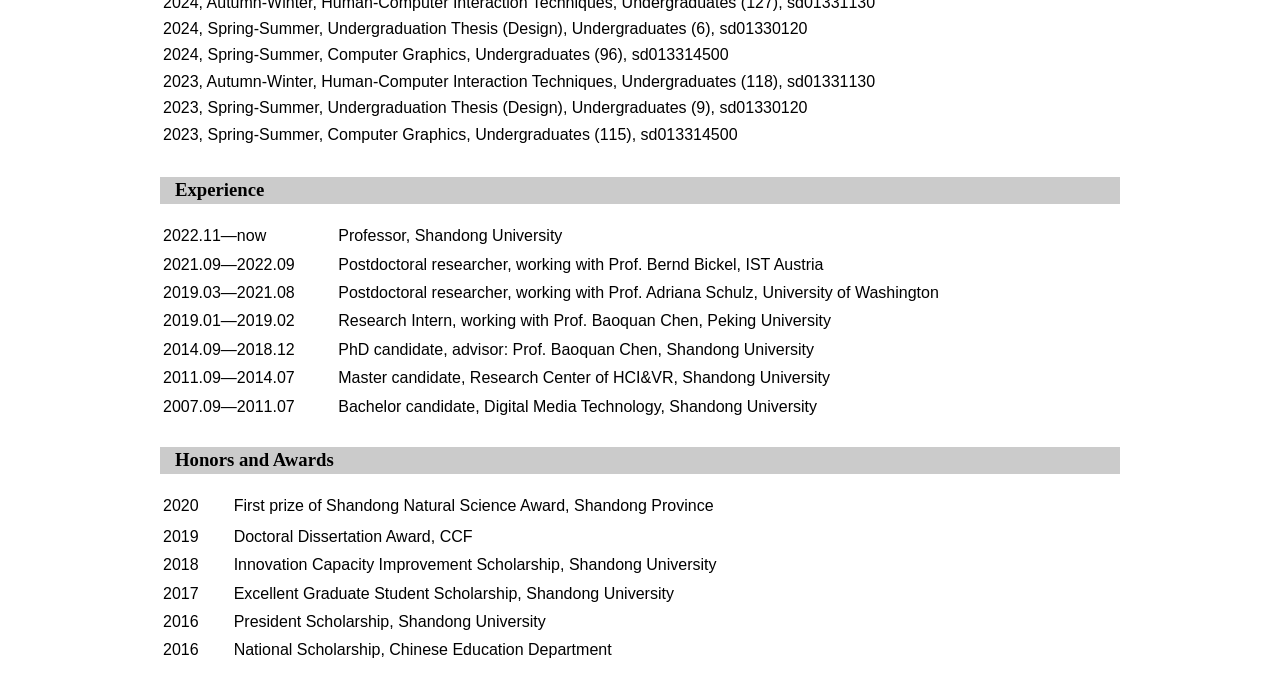
==== commit aaea45a1: "Update index.html" ====
--- a/index.html
+++ b/index.html
@@ -229,7 +229,40 @@
 <table style="width:100%;text-align: left;">
 
 
-
+   <tr>
+ <td> <li style="margin-left: 20px;">Aug. 14, 2026: Given a talk entitled "Review of Frontier Hot Topics in Intelligent CAM" at <A href="https://cadcg2026.nju.edu.cn/?list_18/169.html">CAD/CG 2026</A>.</li></td>
+ </tr>
+ 
+ 
+ <tr>
+ <td> <li style="margin-left: 20px;">Aug. 05, 2026: 1 paper accepted by <A href="https://pacificgraphics2026.github.io/">PG 2026</A>.</li></td>
+ </tr>
+ 
+
+ 
+  <tr>
+ <td> <li style="margin-left: 20px;">Aug. 03-05, 2026: <A href="https://github.com/cgpc2026/cgpc2026.github.io">CCF Graphics Rising-Star Summer Camp</A> with 20 graphics experts and 101 admitted students.</li></td>
+ </tr>
+ 
+  
+ 
+  <tr>
+
+ <td> <li style="margin-left: 20px;">Jul. 30, 2026: Given a talk entitled "Complex Geometric Computation for Subtractive Manufacturing" at <A href="https://www.imufe.edu.cn/gdc2026/info/1086/1286.htm?_t=1787223896685">GDC 2026</A>.</li></td>
+ </tr>
+ 
+ 
+ 
+ 
+  <tr>
+ <td> <li style="margin-left: 20px;">Jul. 03, 2026:  Congrats to Ziyu and Hanting on being awarded the Outstanding Undergraduate Thesis Award.</li></td>
+ </tr>
+ 
+ 
+
+ 
+ 
+ 
   <tr>
 
  <td> <li style="margin-left: 20px;">Jun. 12, 2026: 1 poster paper accepted by SGP 2026 and 1 paper accepted by Thin-Walled Structures.</li></td>
@@ -240,14 +273,12 @@
    <td> <li style="margin-left: 20px;">May. 27, 2026: Congrats Fanchao graduated with a PhD, and Zhihao and Mingze awarded Master's degrees.</li></td>
  </tr>
  
- 
-
-
-
-
-  <tr>
-
- <td> <li style="margin-left: 20px;">Apr. 29, 2026: 2 paper accepted by ACM SIGGRAPH 2026.</li></td>
+
+
+
+  <tr>
+
+ <td> <li style="margin-left: 20px;">Apr. 29, 2026: 2 paper accepted by <A href="https://s2026.siggraph.org/">ACM SIGGRAPH 2026</A>.</li></td>
  </tr>
  
  
@@ -263,14 +294,14 @@
  <td> <li style="margin-left: 20px;">Apr. 01, 2026: 1 paper accepted by CVPR Findings 2026.</li></td>
  </tr>
  
- 
+  <!--
  
 
   <tr>
    <td> <li style="margin-left: 20px;">Jan. 06, 2026: 1 paper accepted by Engineering Applications of Artificial Intelligence.</li></td>
  </tr>
  
- 
+
   <tr>
    <td><li style="margin-left: 20px;">Nov. 12, 2025: Our <A href="https://zmzhang0.github.io/projects/Chapper/index.html">Chapper</A> paper is selected for the <A href="https://www.youtube.com/watch?v=ZI8kh0FKlMM">Technical Papers Trailer</A> of SIGGRAPH Asia 2025.</li></td>
  </tr>
@@ -328,6 +359,8 @@
    <tr>
    <td> <li style="margin-left: 20px;">Oct. 05, 2024: invited to be a TPC member of SIGGRAPH 2025.</li></td>
  </tr>
+ 
+ -->
  
 </table>
  
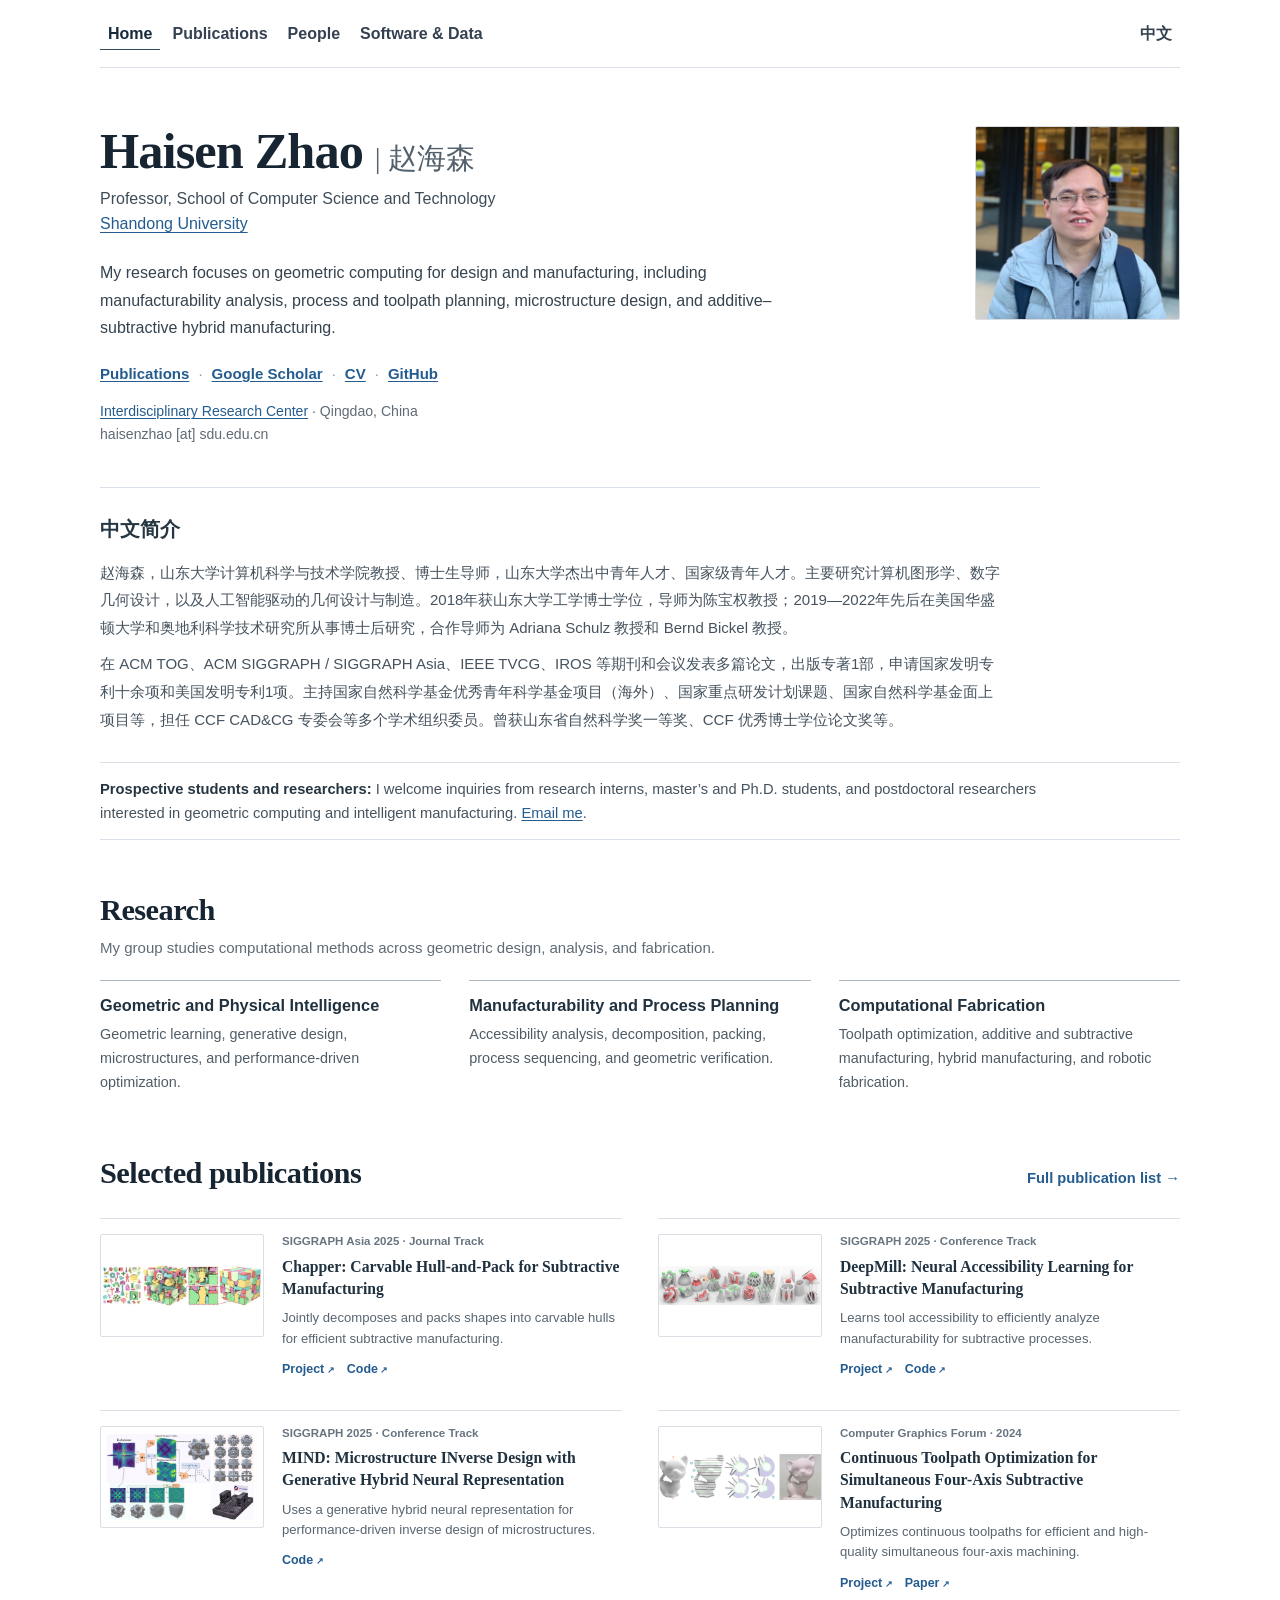
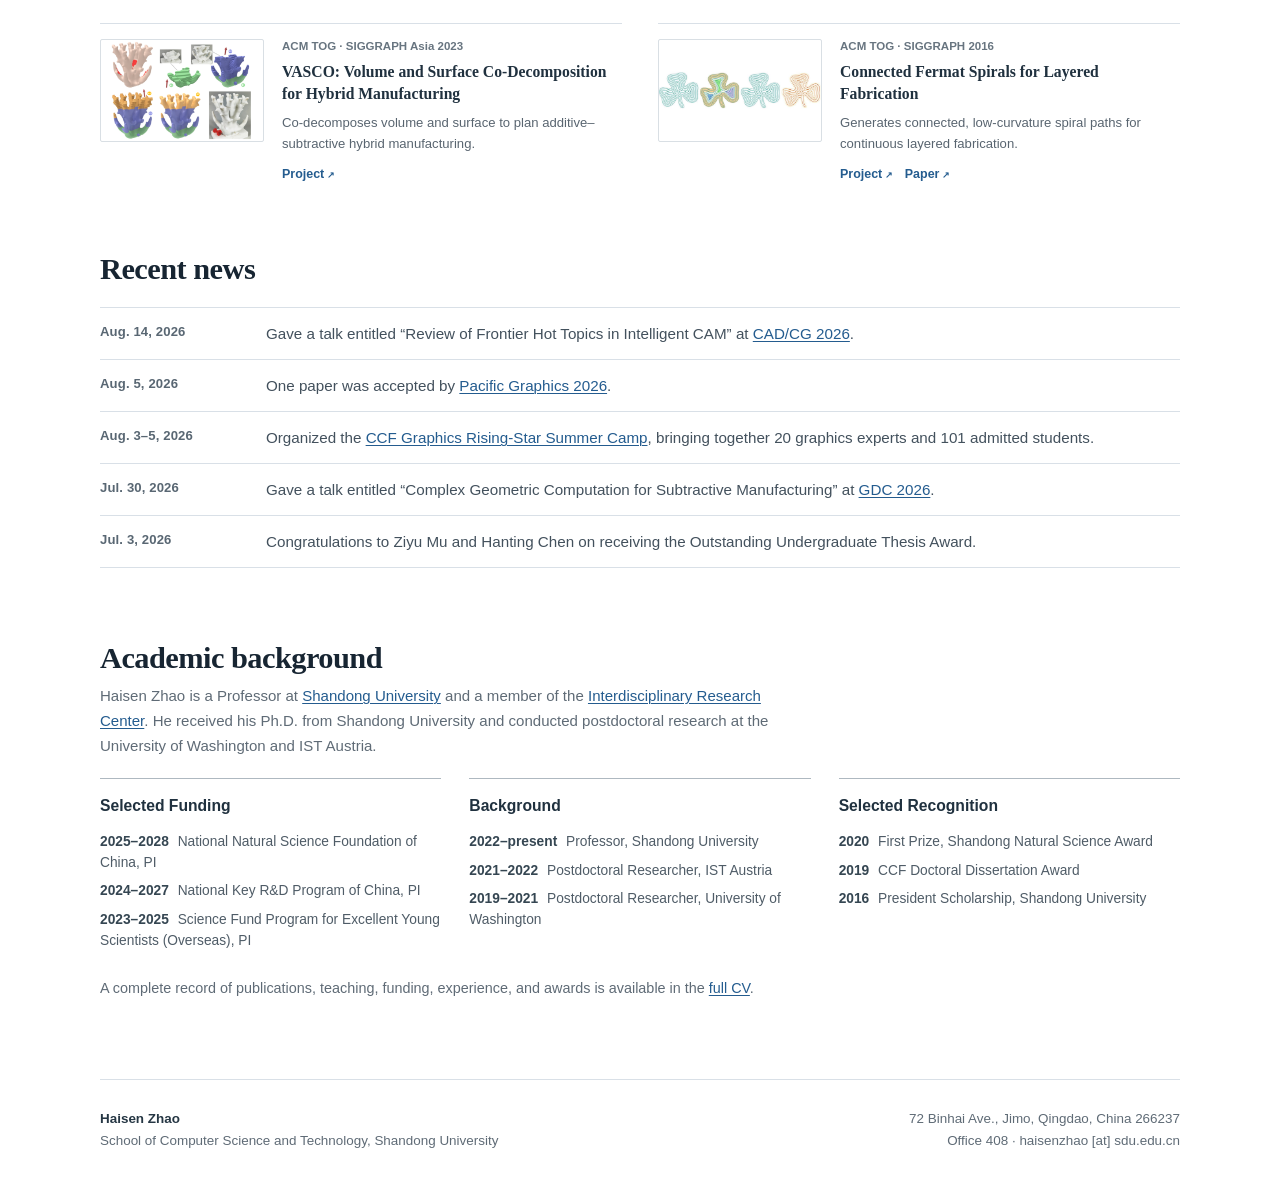
==== commit d1d8929b: "new version" ====
--- a/index.html
+++ b/index.html
@@ -1,660 +1,324 @@
-<!DOCTYPE html PUBLIC "-//W3C//DTD XHTML 1.0 Transitional//EN" "http://www.w3.org/TR/xhtml1/DTD/xhtml1-transitional.dtd">
-<html xmlns="http://www.w3.org/1999/xhtml" class="wf-abel-n4-active wf-asul-n4-active wf-droidsansmono-n4-active wf-active"><head><meta http-equiv="Content-Type" content="text/html; charset=UTF-8">
-<title>Haisen Zhao's Homepage</title>
-<style type="text/css">
-<!--
-body {
-font: 100%/1.4 Verdana, Arial, Helvetica, sans-serif;
-background: #ffffff;
-margin: 0;
-padding: 0;
-color: #000;
-}
-body p {
-}
-/* ~~ Element/tag selectors ~~ */
-ul, ol, dl { /* Due to variations between browsers, it's best practices to zero padding and margin on lists. For consistency, you can either specify the amounts you want here, or on the list items (LI, DT, DD) they contain. Remember that what you do here will cascade to the .nav list unless you write a more specific selector. */
-padding: 0;
-margin: 0;
-}
-h1, h2, h3, h4, h5, h6, p {
-margin-top: 0; /* removing the top margin gets around an issue where margins can escape from their containing div. The remaining bottom margin will hold it away from any elements that follow. */
-padding-right: 15px;
-padding-left: 15px; /* adding the padding to the sides of the elements within the divs, instead of the divs themselves, gets rid of any box model math. A nested div with side padding can also be used as an alternate method. */
-}
-a img { /* this selector removes the default blue border displayed in some browsers around an image when it is surrounded by a link */
-border: none;
-}
-/* ~~ Styling for your site's links must remain in this order - including the group of selectors that create the hover effect. ~~ */
-a:link {
-	color: rgba(0,0,0,1); /* unless you style your links to look extremely unique, it's best to provide underlines for quick visual identification */
-}
-a:visited {
-	color: rgba(0,0,0,1);
-}
-a:hover, a:active, a:focus { /* this group of selectors will give a keyboard navigator the same hover experience as the person using a mouse. */
-	text-decoration: none;
-	text-align: left;
-	color: rgba(0,0,0,1);
-	font-family: Arial, Helvetica, sans-serif;
-	font-size: 100%;
-}
-/* ~~ this fixed width container surrounds all other elements ~~ */
-.container {
-	width: 960px;
-	background: #FFF;
-	margin-top: 0;
-	margin-right: auto;
-	margin-left: auto;
-	margin-bottom: 0; /* the auto value on the sides, coupled with the width, centers the layout */
-	font-family: Verdana, Arial, Helvetica, sans-serif;
-}
-/* ~~ This is the layout information. ~~ 1) Padding is only placed on the top and/or bottom of the div. The elements within this div have padding on their sides. This saves you from any "box model math". Keep in mind, if you add any side padding or border to the div itself, it will be added to the width you define to create the *total* width. You may also choose to remove the padding on the element in the div and place a second div within it with no width and the padding necessary for your design.
-*/
-.content {
-padding: 10px 0;
-}
-/* ~~ miscellaneous float/clear classes ~~ */
-.fltrt { /* this class can be used to float an element right in your page. The floated element must precede the element it should be next to on the page. */
-float: right;
-margin-left: 8px;
-}
-.fltlft { /* this class can be used to float an element left in your page. The floated element must precede the element it should be next to on the page. */
-float: left;
-margin-right: 8px;
-}
-.clearfloat { /* this class can be placed on a <br /> or empty div as the final element following the last floated div (within the #container) if the overflow:hidden on the .container is removed */
-clear:both;
-height:0;
-font-size: 1px;
-line-height: 0px;
-}
-.auto-style3 {
-	text-align: left;
-	width: auto;
-	background-color: #CBCBCB;
-	font-family: Cambria, "Hoefler Text", "Liberation Serif", Times, "Times New Roman", serif;
-	font-style: normal;
-	font-weight: 400;
-}
-.auto-style6 {
-	vertical-align: middle;
-}
-.auto-style7 {
-	color: #42413C;
-	text-decoration: underline;
-}
-.auto-style8 {
-	font-family: Arial, Helvetica, sans-serif;
-	background-color: #FFFFFF;
-	color: rgba(0,0,0,1);
-}
-.auto-style9 {
-	font-family: Arial, Helvetica, sans-serif;
-	font-size: medium;
-	color: #800000;
-}
-.auto-style10 {
-	text-align: center;
-	font-family: Arial, Helvetica, sans-serif;
-}
-.auto-style11 {
-	color: #808080;
-}
-.auto-style12 {
-	margin-top: 0px;
-}
-.auto-style13 {
-	text-align: left;
-	font-family: Arial, Helvetica, sans-serif;
-}
-.auto-style14 {
-	vertical-align: top;
-	font-family: Arial, Helvetica, sans-serif;
-}
-.auto-style15 {
-	text-align: center;
-}
-.auto-style16 {
-	font-family: "Franklin Gothic Medium", "Arial Narrow", Arial, sans-serif;
-}
-.top-nav {
-	display: flex;
-	justify-content: space-between;
-	align-items: flex-start;
-	gap: 16px;
-	padding: 8px 15px 0 15px;
-	font-family: Arial, Helvetica, sans-serif;
-}
-.top-nav-links {
-	display: flex;
-	flex-wrap: wrap;
-	gap: 0 10px;
-}
-.top-nav-right {
-	flex-shrink: 0;
-	white-space: nowrap;
-}
-a:hover {
-	color: #6376E6;
-}
--->
-</style>
+<!doctype html>
+<html lang="en">
+<head>
+  <meta charset="utf-8">
+  <meta name="viewport" content="width=device-width, initial-scale=1">
+  <meta name="description" content="Haisen Zhao is a professor at Shandong University working on geometric computing for intelligent design and manufacturing.">
+  <meta name="author" content="Haisen Zhao">
+  <meta name="theme-color" content="#07172e">
+  <title>Haisen Zhao | Shandong University</title>
+  <link rel="canonical" href="https://haisenzhao.github.io/">
+  <meta property="og:type" content="website">
+  <meta property="og:site_name" content="Haisen Zhao">
+  <meta property="og:locale" content="en_US">
+  <meta property="og:title" content="Haisen Zhao | Shandong University">
+  <meta property="og:description" content="Professor at Shandong University working on geometric computing for design and manufacturing.">
+  <meta property="og:url" content="https://haisenzhao.github.io/">
+  <meta property="og:image" content="https://haisenzhao.github.io/assets/images/og-haisen-zhao.png">
+  <meta property="og:image:type" content="image/png">
+  <meta property="og:image:width" content="1200">
+  <meta property="og:image:height" content="630">
+  <meta property="og:image:alt" content="Haisen Zhao — Geometric Computing and Intelligent Manufacturing, Shandong University">
+  <meta name="twitter:card" content="summary_large_image">
+  <meta name="twitter:title" content="Haisen Zhao | Shandong University">
+  <meta name="twitter:description" content="Professor at Shandong University working on geometric computing for design and manufacturing.">
+  <meta name="twitter:image" content="https://haisenzhao.github.io/assets/images/og-haisen-zhao.png">
+  <meta name="twitter:image:alt" content="Haisen Zhao — Geometric Computing and Intelligent Manufacturing, Shandong University">
+  <link rel="preload" href="images/zhs/haisenzhao.jpg" as="image">
+  <link rel="stylesheet" href="assets/css/site.css">
+  <script type="application/ld+json">
+  {
+    "@context": "https://schema.org",
+    "@type": "Person",
+    "name": "Haisen Zhao",
+    "alternateName": "赵海森",
+    "url": "https://haisenzhao.github.io/",
+    "image": "https://haisenzhao.github.io/images/zhs/haisenzhao.jpg",
+    "jobTitle": "Professor of Computer Science",
+    "email": "mailto:haisenzhao@sdu.edu.cn",
+    "affiliation": {
+      "@type": "CollegeOrUniversity",
+      "name": "Shandong University",
+      "url": "https://www.en.sdu.edu.cn/"
+    },
+    "sameAs": [
+      "https://faculty.sdu.edu.cn/zhaohaisen/zh_CN/index.htm",
+      "https://scholar.google.com/citations?user=J3v_1GkAAAAJ",
+      "https://dblp.org/pid/148/8895.html",
+      "https://github.com/haisenzhao"
+    ],
+    "knowsAbout": [
+      "Geometric computing",
+      "Intelligent design",
+      "Manufacturability analysis",
+      "Computational fabrication",
+      "Additive and subtractive manufacturing"
+    ]
+  }
+  </script>
 </head>
 
-<body>
+<body class="home-page">
 <div class="container">
-
-
-<div class="top-nav">
-  <div class="top-nav-links">
-	  <span>[<a href="./index.html" target="_parent" class="STYLE9">Home</a>]</span>
-	  <span>[<a href="./publication.html" target="_parent" class="STYLE9">Publications</a>]</span>
-	  <span>[<a href="./group.html" target="_parent" class="STYLE9">Group</a>]</span>
-	  <span>[<a href="./opensource.html" target="_parent" class="STYLE9">Open Source</a>]</span>
-  </div>
-  <div class="top-nav-right">
-	   <a href="https://faculty.sdu.edu.cn/zhaohaisen/zh_CN/index.htm" target="_parent" class="STYLE9">Chinese Version</a>
-  </div>
+  <header class="site-header">
+    <nav class="top-nav" aria-label="Primary navigation">
+      <div class="top-nav-links">
+        <a href="./index.html" aria-current="page">Home</a>
+        <a href="./publication.html">Publications</a>
+        <a href="./group.html">People</a>
+        <a href="./opensource.html">Software &amp; Data</a>
+      </div>
+      <div class="top-nav-right">
+        <a href="https://faculty.sdu.edu.cn/zhaohaisen/zh_CN/index.htm" lang="zh-CN">中文</a>
+      </div>
+    </nav>
+  </header>
+
+  <main>
+    <section class="hero" aria-labelledby="home-title">
+      <div class="hero-copy">
+        <h1 id="home-title">Haisen Zhao <span>| 赵海森</span></h1>
+        <p class="hero-position">Professor, School of Computer Science and Technology<br><a href="https://www.en.sdu.edu.cn/">Shandong University</a></p>
+        <p class="hero-summary">My research focuses on geometric computing for design and manufacturing, including manufacturability analysis, process and toolpath planning, microstructure design, and additive–subtractive hybrid manufacturing.</p>
+
+        <p class="academic-links" aria-label="Academic profiles and resources">
+          <a href="./publication.html">Publications</a>
+          <span aria-hidden="true">·</span>
+          <a href="https://scholar.google.com/citations?user=J3v_1GkAAAAJ&amp;hl=en">Google Scholar</a>
+          <span aria-hidden="true">·</span>
+          <a href="./Haisen_CV.pdf">CV</a>
+          <span aria-hidden="true">·</span>
+          <a href="https://github.com/haisenzhao">GitHub</a>
+        </p>
+
+        <p class="hero-meta">
+          <a href="https://irc.cs.sdu.edu.cn/">Interdisciplinary Research Center</a> · Qingdao, China<br>
+          haisenzhao [at] sdu.edu.cn
+        </p>
+      </div>
+
+      <figure class="hero-portrait">
+        <img class="profile-photo" src="images/zhs/haisenzhao.jpg" width="244" height="228" alt="Portrait of Haisen Zhao" decoding="async" fetchpriority="high">
+      </figure>
+    </section>
+
+    <section class="home-bio" lang="zh-CN" aria-labelledby="chinese-bio-heading">
+      <h2 id="chinese-bio-heading">中文简介</h2>
+      <p>赵海森，山东大学计算机科学与技术学院教授、博士生导师，山东大学杰出中青年人才、国家级青年人才。主要研究计算机图形学、数字几何设计，以及人工智能驱动的几何设计与制造。2018年获山东大学工学博士学位，导师为陈宝权教授；2019—2022年先后在美国华盛顿大学和奥地利科学技术研究所从事博士后研究，合作导师为 Adriana Schulz 教授和 Bernd Bickel 教授。</p>
+      <p>在 ACM TOG、ACM SIGGRAPH / SIGGRAPH Asia、IEEE TVCG、IROS 等期刊和会议发表多篇论文，出版专著1部，申请国家发明专利十余项和美国发明专利1项。主持国家自然科学基金优秀青年科学基金项目（海外）、国家重点研发计划课题、国家自然科学基金面上项目等，担任 CCF CAD&amp;CG 专委会等多个学术组织委员。曾获山东省自然科学奖一等奖、CCF 优秀博士学位论文奖等。</p>
+    </section>
+
+    <aside class="recruiting-note" aria-label="Prospective students and researchers">
+      <p><strong>Prospective students and researchers:</strong> I welcome inquiries from research interns, master’s and Ph.D. students, and postdoctoral researchers interested in geometric computing and intelligent manufacturing. <a href="mailto:haisenzhao@sdu.edu.cn">Email me</a>.</p>
+    </aside>
+
+    <section class="research-section" id="research" aria-labelledby="research-heading">
+      <div class="section-intro">
+        <h2 id="research-heading">Research</h2>
+        <p>My group studies computational methods across geometric design, analysis, and fabrication.</p>
+      </div>
+
+      <div class="research-grid">
+        <article class="research-area">
+          <h3>Geometric and Physical Intelligence</h3>
+          <p>Geometric learning, generative design, microstructures, and performance-driven optimization.</p>
+        </article>
+        <article class="research-area">
+          <h3>Manufacturability and Process Planning</h3>
+          <p>Accessibility analysis, decomposition, packing, process sequencing, and geometric verification.</p>
+        </article>
+        <article class="research-area">
+          <h3>Computational Fabrication</h3>
+          <p>Toolpath optimization, additive and subtractive manufacturing, hybrid manufacturing, and robotic fabrication.</p>
+        </article>
+      </div>
+    </section>
+
+    <section class="selected-work" id="selected-work" aria-labelledby="selected-work-heading">
+      <div class="section-intro section-intro-row">
+        <div>
+          <h2 id="selected-work-heading">Selected publications</h2>
+        </div>
+        <a class="section-link" href="./publication.html">Full publication list <span aria-hidden="true">→</span></a>
+      </div>
+
+      <div class="work-grid">
+        <article class="work-card">
+          <a class="work-image" href="https://zmzhang0.github.io/projects/Chapper/index.html" aria-label="Chapper project page">
+            <img src="images/chapper.jpg" alt="Chapper: carvable hull-and-pack for subtractive manufacturing" loading="lazy" decoding="async">
+          </a>
+          <div class="work-copy">
+            <p class="work-venue">SIGGRAPH Asia 2025 · Journal Track</p>
+            <h3><a href="https://zmzhang0.github.io/projects/Chapper/index.html">Chapper: Carvable Hull-and-Pack for Subtractive Manufacturing</a></h3>
+            <p>Jointly decomposes and packs shapes into carvable hulls for efficient subtractive manufacturing.</p>
+            <div class="work-links">
+              <a href="https://zmzhang0.github.io/projects/Chapper/index.html">Project</a>
+              <a href="https://github.com/zmzhang0/Chapper">Code</a>
+            </div>
+          </div>
+        </article>
+
+        <article class="work-card">
+          <a class="work-image" href="https://fanchao98.github.io/DeepMill/deepmill.html" aria-label="DeepMill project page">
+            <img src="images/deepmill.png" alt="DeepMill neural accessibility learning for subtractive manufacturing" loading="lazy" decoding="async">
+          </a>
+          <div class="work-copy">
+            <p class="work-venue">SIGGRAPH 2025 · Conference Track</p>
+            <h3><a href="https://fanchao98.github.io/DeepMill/deepmill.html">DeepMill: Neural Accessibility Learning for Subtractive Manufacturing</a></h3>
+            <p>Learns tool accessibility to efficiently analyze manufacturability for subtractive processes.</p>
+            <div class="work-links">
+              <a href="https://fanchao98.github.io/DeepMill/deepmill.html">Project</a>
+              <a href="https://github.com/fanchao98/DeepMill">Code</a>
+            </div>
+          </div>
+        </article>
+
+        <article class="work-card">
+          <a class="work-image" href="https://github.com/TimHsue/MIND" aria-label="MIND source code">
+            <img src="images/MIND2.jpg" alt="MIND microstructure inverse design with a generative hybrid neural representation" loading="lazy" decoding="async">
+          </a>
+          <div class="work-copy">
+            <p class="work-venue">SIGGRAPH 2025 · Conference Track</p>
+            <h3><a href="https://github.com/TimHsue/MIND">MIND: Microstructure INverse Design with Generative Hybrid Neural Representation</a></h3>
+            <p>Uses a generative hybrid neural representation for performance-driven inverse design of microstructures.</p>
+            <div class="work-links">
+              <a href="https://github.com/TimHsue/MIND">Code</a>
+            </div>
+          </div>
+        </article>
+
+        <article class="work-card">
+          <a class="work-image" href="./FourAxis/index.html" aria-label="Four-axis toolpath optimization project page">
+            <img src="images/FourAxis.png" alt="Continuous toolpath optimization for simultaneous four-axis subtractive manufacturing" loading="lazy" decoding="async">
+          </a>
+          <div class="work-copy">
+            <p class="work-venue">Computer Graphics Forum · 2024</p>
+            <h3><a href="./FourAxis/index.html">Continuous Toolpath Optimization for Simultaneous Four-Axis Subtractive Manufacturing</a></h3>
+            <p>Optimizes continuous toolpaths for efficient and high-quality simultaneous four-axis machining.</p>
+            <div class="work-links">
+              <a href="./FourAxis/index.html">Project</a>
+              <a href="./FourAxis/files/four-axis.pdf">Paper</a>
+            </div>
+          </div>
+        </article>
+
+        <article class="work-card">
+          <a class="work-image" href="https://fanchao98.github.io/VASCO%20page/vasco.html" aria-label="VASCO project page">
+            <img src="images/vasco.png" alt="VASCO volume and surface co-decomposition for hybrid manufacturing" loading="lazy" decoding="async">
+          </a>
+          <div class="work-copy">
+            <p class="work-venue">ACM TOG · SIGGRAPH Asia 2023</p>
+            <h3><a href="https://fanchao98.github.io/VASCO%20page/vasco.html">VASCO: Volume and Surface Co-Decomposition for Hybrid Manufacturing</a></h3>
+            <p>Co-decomposes volume and surface to plan additive–subtractive hybrid manufacturing.</p>
+            <div class="work-links">
+              <a href="https://fanchao98.github.io/VASCO%20page/vasco.html">Project</a>
+            </div>
+          </div>
+        </article>
+
+        <article class="work-card">
+          <a class="work-image" href="./CFS/index.html" aria-label="Connected Fermat Spirals project page">
+            <img src="images/spiral.jpg" alt="Connected Fermat Spirals for layered fabrication" loading="lazy" decoding="async">
+          </a>
+          <div class="work-copy">
+            <p class="work-venue">ACM TOG · SIGGRAPH 2016</p>
+            <h3><a href="./CFS/index.html">Connected Fermat Spirals for Layered Fabrication</a></h3>
+            <p>Generates connected, low-curvature spiral paths for continuous layered fabrication.</p>
+            <div class="work-links">
+              <a href="./CFS/index.html">Project</a>
+              <a href="./paper/fermat_spirals.pdf">Paper</a>
+            </div>
+          </div>
+        </article>
+      </div>
+    </section>
+
+    <section class="latest-news" id="news" aria-labelledby="news-heading">
+      <div class="section-intro">
+        <h2 id="news-heading">Recent news</h2>
+      </div>
+      <ol class="news-list">
+        <li>
+          <time datetime="2026-08-14">Aug. 14, 2026</time>
+          <p>Gave a talk entitled “Review of Frontier Hot Topics in Intelligent CAM” at <a href="https://cadcg2026.nju.edu.cn/?list_18/169.html">CAD/CG 2026</a>.</p>
+        </li>
+        <li>
+          <time datetime="2026-08-05">Aug. 5, 2026</time>
+          <p>One paper was accepted by <a href="https://pacificgraphics2026.github.io/">Pacific Graphics 2026</a>.</p>
+        </li>
+        <li>
+          <time datetime="2026-08-03">Aug. 3–5, 2026</time>
+          <p>Organized the <a href="https://github.com/cgpc2026/cgpc2026.github.io">CCF Graphics Rising-Star Summer Camp</a>, bringing together 20 graphics experts and 101 admitted students.</p>
+        </li>
+        <li>
+          <time datetime="2026-07-30">Jul. 30, 2026</time>
+          <p>Gave a talk entitled “Complex Geometric Computation for Subtractive Manufacturing” at <a href="https://www.imufe.edu.cn/gdc2026/info/1086/1286.htm">GDC 2026</a>.</p>
+        </li>
+        <li>
+          <time datetime="2026-07-03">Jul. 3, 2026</time>
+          <p>Congratulations to Ziyu Mu and Hanting Chen on receiving the Outstanding Undergraduate Thesis Award.</p>
+        </li>
+      </ol>
+    </section>
+
+    <section class="academic-overview" id="about" aria-labelledby="about-heading">
+      <div class="section-intro">
+        <h2 id="about-heading">Academic background</h2>
+        <p class="about-lead">Haisen Zhao is a Professor at <a href="https://www.en.sdu.edu.cn/">Shandong University</a> and a member of the <a href="https://irc.cs.sdu.edu.cn/">Interdisciplinary Research Center</a>. He received his Ph.D. from Shandong University and conducted postdoctoral research at the University of Washington and IST Austria.</p>
+      </div>
+
+      <div class="overview-grid">
+        <article class="overview-card">
+          <h3>Selected Funding</h3>
+          <ul>
+            <li><strong>2025–2028</strong> National Natural Science Foundation of China, PI</li>
+            <li><strong>2024–2027</strong> National Key R&amp;D Program of China, PI</li>
+            <li><strong>2023–2025</strong> Science Fund Program for Excellent Young Scientists (Overseas), PI</li>
+          </ul>
+        </article>
+
+        <article class="overview-card">
+          <h3>Background</h3>
+          <ul>
+            <li><strong>2022–present</strong> Professor, Shandong University</li>
+            <li><strong>2021–2022</strong> Postdoctoral Researcher, IST Austria</li>
+            <li><strong>2019–2021</strong> Postdoctoral Researcher, University of Washington</li>
+          </ul>
+        </article>
+
+        <article class="overview-card">
+          <h3>Selected Recognition</h3>
+          <ul>
+            <li><strong>2020</strong> First Prize, Shandong Natural Science Award</li>
+            <li><strong>2019</strong> CCF Doctoral Dissertation Award</li>
+            <li><strong>2016</strong> President Scholarship, Shandong University</li>
+          </ul>
+        </article>
+      </div>
+
+      <p class="cv-note">A complete record of publications, teaching, funding, experience, and awards is available in the <a href="./Haisen_CV.pdf">full CV</a>.</p>
+    </section>
+  </main>
+
+  <footer class="site-footer">
+    <div>
+      <strong>Haisen Zhao</strong><br>
+      School of Computer Science and Technology, Shandong University
+    </div>
+    <div>
+      72 Binhai Ave., Jimo, Qingdao, China 266237<br>
+      Office 408 · haisenzhao [at] sdu.edu.cn
+    </div>
+  </footer>
 </div>
 
-
-
-
-
-<div>
-<table style="width: 100%; text-align: left; margin-left: auto; margin-right: auto;" border="0" cellspacing="0" align="center" cellpadding="0">
-<tbody>
-<tr>
-<br>
-
-<td valign="baseline" style="vertical-align: middle;">
-<h1 style="text-align: left;" class="auto-style16">Haisen Zhao | 赵海森</h1>
-<div style="text-align: left;" class="auto-style8">Professor<br>
-Shandong University <br>
-Interdisciplinary Research Center <br>
-School of Computer Science and Technology <br> 
-72 Binhai Ave, Jimo, Qingdao, China, 266237 <br>
-Office: 408 <br>
-<span style="font-weight: normal;">Email: haisenzhao [at] gmail.com, haisenzhao [at] sdu.edu.cn  </span>
-
-<br>
-<br>
-
-<span style="color:red"> <strong> Recruiting research interns, master/Ph.D. candidates and postdoctors !!! </strong></span>
-
-</div>
-	</td>
-	<td valign="bottom" style="text-align: left; width: 148px;"><img src="images/zhs/haisenzhao.jpg" width="244" alt=""><br></td>
-</tr>
-</tbody>
-</table>
-
-
-<br>
-
-
-
-
-<h3 class="auto-style3"><strong style="font-family: Cambria, &#39;Hoefler Text&#39;, &#39;Liberation Serif&#39;, Times, &#39;Times New Roman&#39;, serif"><span style="">Bio </span><a name="Vita"></a></strong></h3>
-<tbody>
-<tr>
-<td>
-
-
-<p style="text-align: justify;" class="auto-style8">
-
-Haisen Zhao is a professor (<a href="Haisen_CV.pdf">CV</a>) of <a href="https://www.en.sdu.edu.cn/">Shandong University</a> (SDU). He is a member of the <a href="http://irc.cs.sdu.edu.cn/">Interdisciplinary Research Center</a>. His research interest lies at the geometric processing and its application for digital fabrication, including additive manufacturing and subtractive manufacturing. He completed his Ph.D. from Shandong University (2018) under the supervision of <a href="https://cfcs.pku.edu.cn/baoquan/">Baoquan Chen</a> and received Master's and Bachelor's degree in School of Computer Science and Technology and School of Software at Shandong University in 2014 and 2011, respectively. Haisen Zhao was a postdoctor at the University of Washington, as a member of the Computer Graphics Group (GRAIL), working with Prof. <a href="https://homes.cs.washington.edu/~adriana/">Adriana Schulz</a> from 2019 to 2021. He was a postdoctor at the Institute of Science and Technology Austria (IST Austria), as a member of the Computer Graphics and Digital Fabrication Group, working with Prof. <a href="http://berndbickel.com/">Bernd Bickel</a> from 2021 to 2022. 
-</p>
-
-<p>
-赵海森，山东大学计算机学院教授，山东大学杰出中青年人才，国家级青年人才，博士生导师。主要研究方向为计算机图形学、数字几何设计，人工智能 驱动的几何设计与制造。2018年12月获得山东大学工学博士学位，导师为陈宝权教授。2019年至2022年分别在美国华盛顿大学和奥地利科学技术研究所从事博士后研究，导师为Adriana Schulz 教授和Bernd Bickel教授。曾在ACM Transactions on Graphics (TOG)、ACM SIGGRAPH/Asia、IEEE Transactions on Visualization and Graphics (TVCG)、IROS等顶级期刊或会议上发表论文十余篇，申请十余项国家发明专利和一项美国发明专利，出版专著1部。
-主持海外优青项目、重点研发计划课题、基金委面上项目等国家级科研项目。作为项目骨干，参与科技部新一代人工智能 (2030) 项目，基金委区域联合重点基金项目等项目。
-担任中国计算机学会CAD&CG专委会委员，中国工业与应用数学学会GDC专委会委员，中国图像图形学会青年工作委员会委员，中国图像图形学会三维视觉专委会委员，中国图像图形学会智能图形专委会委员，中国图学学会微观几何设计与制造专委会委员。
-获山东省自然科学奖一等奖、“CCF优秀博士学位论文奖”和“CAD&CG 2012优秀学生论文”等荣誉。
-</p>
-
-</td>
-</tr>
-</tbody>
-</table>
-
-
-
-
-
-
-<h3 class="auto-style3"><strong style="font-family: Cambria, &#39;Hoefler Text&#39;, &#39;Liberation Serif&#39;, Times, &#39;Times New Roman&#39;, serif"><span style="">News </span><a name="Experience"></a></strong></h3>
-
-<table style="width:100%;text-align: left;">
-
-
-   <tr>
- <td> <li style="margin-left: 20px;">Aug. 14, 2026: Given a talk entitled "Review of Frontier Hot Topics in Intelligent CAM" at <A href="https://cadcg2026.nju.edu.cn/?list_18/169.html">CAD/CG 2026</A>.</li></td>
- </tr>
- 
- 
- <tr>
- <td> <li style="margin-left: 20px;">Aug. 05, 2026: 1 paper accepted by <A href="https://pacificgraphics2026.github.io/">PG 2026</A>.</li></td>
- </tr>
- 
-
- 
-  <tr>
- <td> <li style="margin-left: 20px;">Aug. 03-05, 2026: <A href="https://github.com/cgpc2026/cgpc2026.github.io">CCF Graphics Rising-Star Summer Camp</A> with 20 graphics experts and 101 admitted students.</li></td>
- </tr>
- 
-  
- 
-  <tr>
-
- <td> <li style="margin-left: 20px;">Jul. 30, 2026: Given a talk entitled "Complex Geometric Computation for Subtractive Manufacturing" at <A href="https://www.imufe.edu.cn/gdc2026/info/1086/1286.htm?_t=1787223896685">GDC 2026</A>.</li></td>
- </tr>
- 
- 
- 
- 
-  <tr>
- <td> <li style="margin-left: 20px;">Jul. 03, 2026:  Congrats to Ziyu and Hanting on being awarded the Outstanding Undergraduate Thesis Award.</li></td>
- </tr>
- 
- 
-
- 
- 
- 
-  <tr>
-
- <td> <li style="margin-left: 20px;">Jun. 12, 2026: 1 poster paper accepted by SGP 2026 and 1 paper accepted by Thin-Walled Structures.</li></td>
- </tr>
-
- 
-  <tr>
-   <td> <li style="margin-left: 20px;">May. 27, 2026: Congrats Fanchao graduated with a PhD, and Zhihao and Mingze awarded Master's degrees.</li></td>
- </tr>
- 
-
-
-
-  <tr>
-
- <td> <li style="margin-left: 20px;">Apr. 29, 2026: 2 paper accepted by <A href="https://s2026.siggraph.org/">ACM SIGGRAPH 2026</A>.</li></td>
- </tr>
- 
- 
-  <tr>
-
- <td> <li style="margin-left: 20px;">Apr. 02, 2026: Excellent Result Achieved in Mid-term Appointment Assessment.</li></td>
- </tr>
- 
-
- 
-  <tr>
-
- <td> <li style="margin-left: 20px;">Apr. 01, 2026: 1 paper accepted by CVPR Findings 2026.</li></td>
- </tr>
- 
-  <!--
- 
-
-  <tr>
-   <td> <li style="margin-left: 20px;">Jan. 06, 2026: 1 paper accepted by Engineering Applications of Artificial Intelligence.</li></td>
- </tr>
- 
-
-  <tr>
-   <td><li style="margin-left: 20px;">Nov. 12, 2025: Our <A href="https://zmzhang0.github.io/projects/Chapper/index.html">Chapper</A> paper is selected for the <A href="https://www.youtube.com/watch?v=ZI8kh0FKlMM">Technical Papers Trailer</A> of SIGGRAPH Asia 2025.</li></td>
- </tr>
- 
-
- 
-  <tr>
-   <td> <li style="margin-left: 20px;">Nov. 06, 2025: 1 paper accepted by 3DV 2026.</li></td>
- </tr>
- 
- 
- 
-  <tr>
-   <td> <li style="margin-left: 20px;">Sep. 03, 2025: invited to be a TPC member of SIGGRAPH 2026.</li></td>
- </tr>
- 
- 
-  <tr>
-   <td> <li style="margin-left: 20px;">Aug. 10, 2025: 2 papers conditionally accepted by SIGGRAPH Asia 2025.</li></td>
- </tr>
- 
-
- 
-
-  <tr>
-   <td> <li style="margin-left: 20px;">Aug. 06, 2025: Our Graphical Modles paper is <A href="https://www.sciencedirect.com/science/article/pii/S1524070325000293">online</A>.</li></td>
- </tr>
- 
- 
-
-  <tr>
-   <td> <li style="margin-left: 20px;">May. 15, 2025: Zhenmin will present our <A href="https://haisenzhao.github.io/FourAxis/index.html">CGF paper</A> at <A href="https://eg25.cs.ucl.ac.uk/main/home.html">Eurographics 2025</A>.</li></td>
- </tr>
- 
- 
-  <tr>
-   <td> <li style="margin-left: 20px;">Apr. 29, 2025: Congrats Fanchao for Winning President's Scholarship of SDU.</li></td>
- </tr>
- 
- 
-  <tr>
-   <td> <li style="margin-left: 20px;">Mar. 29, 2025: 2 papers conditionally accepted by SIGGRAPH 2025.</li></td>
- </tr>
- 
-    <tr>
-   <td> <li style="margin-left: 20px;">Feb. 28, 2025: invited to present at  <A href="http://www.asiagraphics.org/asiagraphics-workshop-on-intelligent-graphics/">Asiagraphics Workshop on Intelligent Graphics</A>.</li></td>
- </tr>
- 
-
-   <tr>
-   <td> <li style="margin-left: 20px;">Jan. 07, 2025: invited to present our   <A href="https://haisenzhao.github.io/FourAxis/index.html">CGF paper</A> at Eurographics 2025.</li></td>
- </tr>
- 
- 
-   <tr>
-   <td> <li style="margin-left: 20px;">Oct. 05, 2024: invited to be a TPC member of SIGGRAPH 2025.</li></td>
- </tr>
- 
- -->
- 
-</table>
- 
-<br>
-
-
-
-
-
-
-
-<h3 class="auto-style3">
-<strong style="font-family: Cambria, &#39;Hoefler Text&#39;, &#39;Liberation Serif&#39;, Times, &#39;Times New Roman&#39;, serif"><span style="">Grants</span>
-<a name="Grants"></a>
-</strong></h3>
-
-
-
-
-
-<table style="width:100%">
-
-<!--
-  <tr>
-    <td>2022</td>
-    <td>Distinguished Young Scholars of the National Natural Science Foundation of China (Overseas)</td>
-  </tr>
-  <tr>
-    <td colspan="2" style="text-align: center; vertical-align: middle;"></td>
- </tr>
--->
-	
-  <tr>
-    <td>2025.01-2028.12</td>
-    <td>National Natural Science Foundation of China (No. 62472257) PI</td>
-  </tr>
-  <tr>
-    <td colspan="2" style="text-align: center; vertical-align: middle;"></td>
- </tr>
-   <tr>
-    <td>2024.12-2027.11</td>
-    <td>National Key R&D Program of China  (No. 2024YFB3309502) PI</td>
-  </tr>
-  <tr>
-    <td colspan="2" style="text-align: center; vertical-align: middle;"></td>
- </tr>
- 
-   <tr>
-    <td>2024.01-2027.12</td>
-    <td>National Natural Science Foundation of China (No. U23A20312) Participate</td>
-  </tr>
-  <tr>
-    <td colspan="2" style="text-align: center; vertical-align: middle;"></td>
- </tr>
- 
-   <tr>
-    <td>2023.01-2025.12</td>
-    <td>Science Fund Program for Excellent Young Scientists (Overseas) PI</td>
-  </tr>
-  <tr>
-    <td colspan="2" style="text-align: center; vertical-align: middle;"></td>
- </tr>
- 
-    <tr>
-    <td>2023.01-2025.12</td>
-    <td>National Key R&D Program of China (No. 2022ZD0160805), Participate</td>
-  </tr>
-  <tr>
-    <td colspan="2" style="text-align: center; vertical-align: middle;"></td>
- </tr>
- 
-  <tr>
-      <td colspan="2" style="text-align: center; vertical-align: middle;"></td>
- </tr>
-</table>
- 
-<br>
-
-
-
-
-
-
-
-
-
-
-
-
-
-
-
-<h3 class="auto-style3"><strong style="font-family: Cambria, &#39;Hoefler Text&#39;, &#39;Liberation Serif&#39;, Times, &#39;Times New Roman&#39;, serif"><span style="">Teaching </span><a name="Teaching"></a></strong></h3>
-
-<table style="width:100%">
-
-  <tr><td>2026, Spring-Summer, Undergraduation Thesis (Design), Undergraduates (7), sd01330120</td></tr>
-
-  <tr><td>2025, Autumn-Winter, Advanced Human-Computer Interaction Techniques, Graduates (58), 0470101</td></tr>
-  <tr><td>2025, Autumn-Winter, Human-Computer Interaction Techniques, Undergraduates (142), sd01331130</td></tr>
-  
-  <tr><td>2025, Spring-Summer, Undergraduation Thesis (Design), Undergraduates (10), sd01330120</td></tr>
-  <tr><td>2025, Spring-Summer, Computer Graphics, Undergraduates (77), sd013314500</td></tr>
-
-  <tr><td>2024, Autumn-Winter, Advanced Human-Computer Interaction Techniques, Graduates (40), 0470101</td></tr>
-  <tr><td>2024, Autumn-Winter, Foundations of Computer Science, Undergraduates (19),  sd03423700</td></tr>
-  <tr><td>2024, Autumn-Winter, Human-Computer Interaction Techniques, Undergraduates (127), sd01331130</td></tr>
-
-  <tr><td>2024, Spring-Summer, Undergraduation Thesis (Design), Undergraduates (6), sd01330120</td></tr>
-  <tr><td>2024, Spring-Summer, Computer Graphics, Undergraduates (96), sd013314500</td></tr>
-
-  <tr><td>2023, Autumn-Winter, Human-Computer Interaction Techniques, Undergraduates (118), sd01331130</td></tr>
-  
-  <tr><td>2023, Spring-Summer, Undergraduation Thesis (Design), Undergraduates (9), sd01330120</td></tr>	
-  <tr><td>2023, Spring-Summer, Computer Graphics, Undergraduates (115), sd013314500</td></tr>
-  
-  <tr>
- </tr>
- 
-
-      <td colspan="2" style="text-align: center; vertical-align: middle;"></td>
- </tr>
-</table>
- 
-<br>
-
-
-
-
-
-
-
-
-
-
-
-
-
-
-
-
-
-
-<h3 class="auto-style3"><strong style="font-family: Cambria, &#39;Hoefler Text&#39;, &#39;Liberation Serif&#39;, Times, &#39;Times New Roman&#39;, serif"><span style="">Experience </span><a name="Experience"></a></strong></h3>
-
-<table style="width:100%">
-
- <tr>
-    <td>2022.11—now</td>
-    <td>Professor, Shandong University</td>
-  </tr>
-  <tr>
- </tr>
-	
-  <tr>
-    <td>2021.09—2022.09</td>
-    <td>Postdoctoral researcher, working with Prof. Bernd Bickel, IST Austria</td>
-  </tr>
-  <tr>
- </tr>
-	
-  <tr>
-    <td>2019.03—2021.08</td>
-    <td>Postdoctoral researcher, working with Prof. Adriana Schulz, University of Washington</td>
-  </tr>
-  <tr>
- </tr>
- 
-  <tr>
-    <td>2019.01—2019.02</td>
-    <td>Research Intern, working with Prof. Baoquan Chen, Peking University</td>
-  </tr>
-  <tr>
- </tr>
-  <tr>
-    <td>2014.09—2018.12</td>
-    <td>PhD candidate, advisor: Prof. Baoquan Chen, Shandong University</td>
-  </tr>
-  <tr>
- </tr>
-  <tr>
-    <td>2011.09—2014.07</td>
-    <td>Master candidate, Research Center of HCI&VR, Shandong University</td>
-  </tr>
-  <tr>
- </tr>
-  <tr>
-    <td>2007.09—2011.07</td>
-    <td>Bachelor candidate, Digital Media Technology, Shandong University</td>
-  </tr>
-  <tr>
-      <td colspan="2" style="text-align: center; vertical-align: middle;"></td>
- </tr>
-</table>
- 
-<br>
-
-<h3 class="auto-style3"><strong style="font-family: Cambria, &#39;Hoefler Text&#39;, &#39;Liberation Serif&#39;, Times, &#39;Times New Roman&#39;, serif"><span style="">Honors and Awards </span><a name="Awards"></a></strong></h3>
-
-
-
-
-
-
-<table style="width:100%">
-
-<!--
-  <tr>
-    <td>2022</td>
-    <td>Distinguished Young Scholars of the National Natural Science Foundation of China (Overseas)</td>
-  </tr>
-  <tr>
-    <td colspan="2" style="text-align: center; vertical-align: middle;"></td>
- </tr>
--->
-	
-  <tr>
-    <td>2020</td>
-    <td>First prize of Shandong Natural Science Award, Shandong Province</td>
-  </tr>
-  <tr>
-    <td colspan="2" style="text-align: center; vertical-align: middle;"></td>
- </tr>
- 
- 
-  <tr>
-    <td>2019</td>
-    <td>Doctoral Dissertation Award, CCF</td>
-  </tr>
-  <tr>
- </tr>
- 
-  <tr>
-    <td>2018</td>
-    <td>Innovation Capacity Improvement Scholarship, Shandong University</td>
-  </tr>
-  <tr>
- </tr>
-  <tr>
-    <td>2017</td>
-    <td>Excellent Graduate Student Scholarship, Shandong University</td>
-  </tr>
-  <tr>
- </tr>
-  <tr>
-    <td>2016</td>
-    <td>President Scholarship, Shandong University</td>
-  </tr>
-  <tr>
- </tr>
-  <tr>
-    <td>2016</td>
-    <td>National Scholarship, Chinese Education Department</td>
-  </tr>
-  <tr>
-      <td colspan="2" style="text-align: center; vertical-align: middle;"></td>
- </tr>
-</table>
- 
-<br>
-
-
-
-
-
-
-
-
-
-
-</div>
-</div>
-
-
-<!-- Default Statcounter code for Haisen HomePage https://haisenzhao.github.io/
--->
-<script type="text/javascript">
-var sc_project=13203600; 
-var sc_invisible=0; 
-var sc_security="c34e87b7"; 
-var scJsHost = "https://";
-document.write("<sc"+"ript type='text/javascript' src='" + scJsHost+
-"statcounter.com/counter/counter.js'></"+"script>");
+<!-- Statcounter analytics -->
+<script>
+var sc_project=13203600;
+var sc_invisible=1;
+var sc_security="c34e87b7";
 </script>
-<noscript><div class="statcounter"><a title="Web Analytics"
-href="https://statcounter.com/" target="_blank"><img class="statcounter"
-src="https://c.statcounter.com/13203600/0/c34e87b7/0/" alt="Web Analytics"
-referrerPolicy="no-referrer-when-downgrade"></a></div></noscript>
-<!-- End of Statcounter Code -->
-
-
+<script async src="https://www.statcounter.com/counter/counter.js"></script>
+<noscript><div class="statcounter"><img src="https://c.statcounter.com/13203600/0/c34e87b7/1/" alt=""></div></noscript>
 </body>
-
-
-
-
 </html>
--- a/assets/css/site.css
+++ b/assets/css/site.css
@@ -0,0 +1,2073 @@
+:root {
+  --color-text: #1f2933;
+  --color-heading: #172532;
+  --color-muted: #5f6b76;
+  --color-border: #d9e0e7;
+  --color-surface: #f5f7f9;
+  --color-surface-soft: #f8fafb;
+  --color-link: #245c8f;
+  --color-accent: #8f2331;
+  --content-width: 1080px;
+}
+
+* {
+  box-sizing: border-box;
+}
+
+html {
+  scroll-behavior: smooth;
+}
+
+body {
+  margin: 0;
+  background: #fff;
+  color: var(--color-text);
+  font-family: -apple-system, BlinkMacSystemFont, "Segoe UI", "Noto Sans", Arial, sans-serif;
+  font-size: 16px;
+  line-height: 1.65;
+  text-rendering: optimizeLegibility;
+}
+
+.container {
+  width: min(calc(100% - 48px), var(--content-width)) !important;
+  margin: 0 auto !important;
+  background: #fff;
+  font-family: inherit !important;
+}
+
+img {
+  max-width: 100%;
+  height: auto;
+}
+
+a:link,
+a:visited {
+  color: var(--color-link);
+  text-decoration-thickness: 1px;
+  text-underline-offset: 0.16em;
+}
+
+a:hover,
+a:active,
+a:focus {
+  color: var(--color-accent);
+  font-family: inherit;
+  font-size: inherit;
+  text-align: inherit;
+}
+
+a:focus-visible {
+  outline: 3px solid rgba(36, 92, 143, 0.28);
+  outline-offset: 3px;
+}
+
+h1,
+h2,
+h3,
+h4,
+h5,
+h6,
+p {
+  padding-right: 0;
+  padding-left: 0;
+}
+
+h1,
+h2,
+h3,
+h4,
+.auto-style16,
+.auto-style3 {
+  font-family: -apple-system, BlinkMacSystemFont, "Segoe UI", "Noto Sans", Arial, sans-serif !important;
+}
+
+.top-nav {
+  display: flex;
+  justify-content: space-between;
+  align-items: center;
+  gap: 20px;
+  min-height: 68px;
+  padding: 12px 0 !important;
+  border-bottom: 1px solid var(--color-border);
+  font-family: inherit !important;
+}
+
+.top-nav-links {
+  display: flex;
+  flex-wrap: wrap;
+  align-items: center;
+  gap: 4px !important;
+}
+
+.top-nav-links a,
+.top-nav-right a {
+  display: inline-block;
+  padding: 7px 10px;
+  border-radius: 6px;
+  color: #344150;
+  font-weight: 600;
+  line-height: 1.2;
+  text-decoration: none;
+}
+
+.top-nav-links a:hover,
+.top-nav-right a:hover {
+  background: var(--color-surface);
+  color: var(--color-link);
+}
+
+.top-nav-links a[aria-current="page"] {
+  background: #e9eef3;
+  color: #162a3c;
+}
+
+.top-nav-right {
+  flex-shrink: 0;
+  white-space: nowrap;
+}
+
+.profile-table {
+  margin-top: 26px;
+}
+
+.profile-table td:first-child {
+  padding-right: 36px;
+}
+
+.profile-table td:last-child {
+  width: 244px !important;
+  text-align: right !important;
+  vertical-align: middle !important;
+}
+
+.profile-photo {
+  display: block;
+  width: 220px;
+  margin-left: auto;
+  border-radius: 4px;
+}
+
+.hero {
+  display: grid;
+  grid-template-columns: minmax(0, 1fr) 240px;
+  gap: clamp(42px, 7vw, 88px);
+  align-items: center;
+  padding: clamp(48px, 7vw, 78px) 0 50px;
+}
+
+.hero-copy {
+  max-width: 740px;
+}
+
+.hero-eyebrow,
+.section-kicker,
+.callout-label {
+  margin: 0 0 10px;
+  color: var(--color-accent);
+  font-size: 0.78rem;
+  font-weight: 750;
+  letter-spacing: 0.085em;
+  text-transform: uppercase;
+}
+
+.hero h1 {
+  margin: 0 0 16px;
+  color: #172532;
+  font-size: clamp(2.2rem, 4.4vw, 3.55rem);
+  line-height: 1.08;
+  letter-spacing: -0.035em;
+}
+
+.hero h1 span {
+  color: #566470;
+  font-size: 0.68em;
+  font-weight: 600;
+  letter-spacing: -0.02em;
+  white-space: nowrap;
+}
+
+.hero-title {
+  max-width: 680px;
+  margin: 0 0 15px;
+  color: #1e527f;
+  font-size: clamp(1.3rem, 2.25vw, 1.68rem);
+  font-weight: 700;
+  line-height: 1.32;
+  letter-spacing: -0.015em;
+}
+
+.hero-summary {
+  max-width: 720px;
+  margin: 0;
+  color: #485764;
+  font-size: 1.03rem;
+}
+
+.hero-actions {
+  display: flex;
+  flex-wrap: wrap;
+  gap: 9px;
+  margin: 27px 0 20px;
+}
+
+a.button,
+a.button:visited {
+  display: inline-flex;
+  align-items: center;
+  justify-content: center;
+  min-height: 40px;
+  padding: 8px 14px;
+  border: 1px solid #bdc8d2;
+  border-radius: 7px;
+  background: #fff;
+  color: #263847;
+  font-size: 0.92rem;
+  font-weight: 700;
+  line-height: 1.2;
+  text-decoration: none;
+}
+
+a.button:hover,
+a.button:focus {
+  border-color: #7d8d9b;
+  background: var(--color-surface);
+  color: #172532;
+}
+
+a.button-primary,
+a.button-primary:visited {
+  border-color: #1f557f;
+  background: #1f557f;
+  color: #fff;
+}
+
+a.button-primary:hover,
+a.button-primary:focus {
+  border-color: #173f60;
+  background: #173f60;
+  color: #fff;
+}
+
+.hero-meta {
+  margin: 0;
+  color: var(--color-muted);
+  font-size: 0.9rem;
+}
+
+.hero-portrait {
+  margin: 0;
+}
+
+.hero-portrait .profile-photo {
+  width: 240px;
+  margin: 0;
+  border-radius: 10px;
+  box-shadow: 0 18px 44px rgba(26, 40, 52, 0.14);
+}
+
+.recruiting-callout {
+  display: grid;
+  grid-template-columns: minmax(0, 1fr) auto;
+  gap: 32px;
+  align-items: center;
+  margin: 0 0 68px;
+  padding: 25px 28px;
+  border: 1px solid #d9e1e8;
+  border-left: 4px solid var(--color-accent);
+  border-radius: 8px;
+  background: var(--color-surface);
+}
+
+.recruiting-callout h2 {
+  margin: 0 0 5px;
+  color: #1b2b38;
+  font-size: 1.18rem;
+  line-height: 1.35;
+}
+
+.recruiting-callout p:last-child {
+  max-width: 790px;
+  margin: 0;
+  color: #52606c;
+  font-size: 0.95rem;
+}
+
+.research-section {
+  padding: 0 0 32px;
+}
+
+.section-intro {
+  max-width: 740px;
+  margin-bottom: 28px;
+}
+
+.section-intro h2 {
+  margin: 0 0 10px;
+  color: #172532;
+  font-size: clamp(1.75rem, 3vw, 2.35rem);
+  line-height: 1.2;
+  letter-spacing: -0.025em;
+}
+
+.section-intro > p:last-child {
+  margin: 0;
+  color: var(--color-muted);
+}
+
+.research-grid {
+  display: grid;
+  grid-template-columns: repeat(3, minmax(0, 1fr));
+  gap: 32px;
+}
+
+.research-area {
+  padding-top: 18px;
+  border-top: 3px solid #9ba9b5;
+}
+
+.research-number {
+  color: var(--color-accent);
+  font-size: 0.78rem;
+  font-weight: 800;
+  letter-spacing: 0.08em;
+}
+
+.research-area h3 {
+  margin: 9px 0 9px;
+  color: #20313f;
+  font-size: 1.12rem;
+  line-height: 1.35;
+}
+
+.research-area p {
+  margin: 0;
+  color: #586672;
+  font-size: 0.94rem;
+}
+
+.selected-work {
+  padding: 62px 0 22px;
+}
+
+.section-intro-row {
+  display: flex;
+  justify-content: space-between;
+  align-items: flex-end;
+  gap: 32px;
+  max-width: none;
+}
+
+.section-intro-row > div {
+  max-width: 740px;
+}
+
+.section-link {
+  flex-shrink: 0;
+  margin-bottom: 3px;
+  font-size: 0.92rem;
+  font-weight: 750;
+  text-decoration: none;
+}
+
+.work-grid {
+  display: grid;
+  grid-template-columns: repeat(2, minmax(0, 1fr));
+  gap: 34px 38px;
+}
+
+.work-card {
+  display: grid;
+  grid-template-columns: 178px minmax(0, 1fr);
+  gap: 20px;
+  align-items: start;
+  padding-top: 18px;
+  border-top: 1px solid var(--color-border);
+}
+
+.work-image {
+  display: flex;
+  align-items: center;
+  justify-content: center;
+  aspect-ratio: 16 / 10;
+  overflow: hidden;
+  border: 1px solid #e1e6eb;
+  border-radius: 6px;
+  background: #f8fafb;
+}
+
+.work-image img {
+  width: 100%;
+  height: 100%;
+  object-fit: contain;
+  transition: transform 160ms ease;
+}
+
+.work-image:hover img {
+  transform: scale(1.025);
+}
+
+.work-venue {
+  margin: 0 0 6px;
+  color: var(--color-accent);
+  font-size: 0.7rem;
+  font-weight: 800;
+  letter-spacing: 0.055em;
+  line-height: 1.35;
+  text-transform: uppercase;
+}
+
+.work-copy h3 {
+  margin: 0 0 8px;
+  font-size: 1rem;
+  line-height: 1.38;
+}
+
+.work-copy h3 a {
+  color: #20313f;
+  text-decoration: none;
+}
+
+.work-copy h3 a:hover {
+  color: var(--color-link);
+}
+
+.work-copy > p:not(.work-venue) {
+  margin: 0;
+  color: #5b6873;
+  font-size: 0.84rem;
+  line-height: 1.55;
+}
+
+.work-links {
+  display: flex;
+  flex-wrap: wrap;
+  gap: 12px;
+  margin-top: 10px;
+}
+
+.work-links a {
+  font-size: 0.78rem;
+  font-weight: 750;
+  text-decoration: none;
+}
+
+.work-links a::after {
+  content: " ↗";
+  font-size: 0.72em;
+}
+
+.home-bio {
+  padding-top: 4px;
+}
+
+.home-bio p {
+  max-width: 940px;
+}
+
+.latest-news {
+  padding: 66px 0 20px;
+}
+
+.news-list {
+  margin: 0;
+  padding: 0;
+  border-top: 1px solid var(--color-border);
+  list-style: none;
+}
+
+.news-list li {
+  display: grid;
+  grid-template-columns: 140px minmax(0, 1fr);
+  gap: 26px;
+  padding: 16px 0;
+  border-bottom: 1px solid var(--color-border);
+}
+
+.news-list time {
+  color: var(--color-accent);
+  font-size: 0.82rem;
+  font-weight: 750;
+  letter-spacing: 0.01em;
+}
+
+.news-list p {
+  margin: 0;
+  color: #43515d;
+  font-size: 0.95rem;
+}
+
+.academic-overview {
+  padding: 66px 0 42px;
+}
+
+.academic-overview .section-intro {
+  max-width: 900px;
+}
+
+.about-lead {
+  font-size: 1.02rem;
+}
+
+.overview-grid {
+  display: grid;
+  grid-template-columns: repeat(3, minmax(0, 1fr));
+  gap: 20px;
+}
+
+.overview-card {
+  padding: 23px 23px 20px;
+  border: 1px solid var(--color-border);
+  border-radius: 8px;
+  background: var(--color-surface);
+}
+
+.overview-card h3 {
+  margin: 0 0 14px;
+  color: #20313f;
+  font-size: 1.02rem;
+}
+
+.overview-card ul {
+  margin: 0;
+  padding: 0;
+  list-style: none;
+}
+
+.overview-card li {
+  margin: 0;
+  padding: 10px 0;
+  border-top: 1px solid #dfe5ea;
+  color: #52606b;
+  font-size: 0.86rem;
+  line-height: 1.5;
+}
+
+.overview-card li:first-child {
+  padding-top: 0;
+  border-top: 0;
+}
+
+.overview-card strong {
+  display: block;
+  margin-bottom: 2px;
+  color: #7d2935;
+  font-size: 0.76rem;
+}
+
+.cv-note {
+  margin: 22px 0 0;
+  color: var(--color-muted);
+  font-size: 0.9rem;
+}
+
+.site-footer {
+  display: grid;
+  grid-template-columns: 1fr 1fr;
+  gap: 28px;
+  margin-top: 36px;
+  padding: 28px 0 38px;
+  border-top: 1px solid var(--color-border);
+  color: var(--color-muted);
+  font-size: 0.84rem;
+}
+
+.site-footer > div:last-child {
+  text-align: right;
+}
+
+.site-footer strong {
+  color: #263744;
+}
+
+.statcounter {
+  display: none;
+}
+
+.publications-page {
+  padding-bottom: 42px;
+}
+
+.page-hero {
+  max-width: 820px;
+  padding: clamp(48px, 7vw, 76px) 0 38px;
+}
+
+.page-hero h1 {
+  margin: 0 0 12px;
+  color: #172532;
+  font-size: clamp(2.35rem, 5vw, 3.7rem);
+  line-height: 1.08;
+  letter-spacing: -0.035em;
+}
+
+.page-hero > p:not(.section-kicker):not(.publication-legend) {
+  max-width: 720px;
+  margin: 0;
+  color: #52616d;
+  font-size: 1.03rem;
+}
+
+.page-hero-links {
+  display: flex;
+  flex-wrap: wrap;
+  gap: 9px;
+  margin-top: 24px;
+}
+
+.publication-legend {
+  margin: 17px 0 0;
+  color: var(--color-muted);
+  font-size: 0.84rem;
+}
+
+.publication-legend strong {
+  color: #253744;
+}
+
+.publication-browser {
+  padding-top: 10px;
+}
+
+.publication-filter {
+  margin: 0 0 26px !important;
+  padding: 21px 0 20px;
+  border-top: 1px solid var(--color-border);
+  border-bottom: 1px solid var(--color-border);
+  font-family: inherit !important;
+}
+
+.publication-filter-label {
+  margin-bottom: 10px;
+  color: #263744;
+  font-size: 0.85rem;
+  font-weight: 750;
+}
+
+.publication-filter-controls {
+  gap: 7px !important;
+}
+
+.publication-filter button {
+  padding: 6px 11px !important;
+  border: 1px solid #bdc7d0 !important;
+  border-radius: 6px !important;
+  background: #fff !important;
+  color: #334350 !important;
+  font: 600 0.8rem/1.2 -apple-system, BlinkMacSystemFont, "Segoe UI", "Noto Sans", Arial, sans-serif !important;
+}
+
+.publication-filter button:hover {
+  border-color: #7f909e !important;
+  background: var(--color-surface) !important;
+}
+
+.publication-filter button.active,
+.publication-filter button.active:hover {
+  border-color: #1f557f !important;
+  background: #1f557f !important;
+  color: #fff !important;
+}
+
+.publication-filter-advanced {
+  margin-top: 12px;
+}
+
+.publication-filter-advanced summary {
+  display: inline-flex;
+  align-items: center;
+  gap: 7px;
+  color: var(--color-link);
+  cursor: pointer;
+  font-size: 0.82rem;
+  font-weight: 750;
+  list-style: none;
+}
+
+.publication-filter-advanced summary::-webkit-details-marker {
+  display: none;
+}
+
+.publication-filter-advanced summary::before {
+  content: "+";
+  display: inline-flex;
+  align-items: center;
+  justify-content: center;
+  width: 17px;
+  height: 17px;
+  border: 1px solid #aebbc6;
+  border-radius: 50%;
+  color: #526675;
+  font-size: 0.75rem;
+  line-height: 1;
+}
+
+.publication-filter-advanced[open] summary::before {
+  content: "−";
+}
+
+.publication-filter-advanced .publication-filter-controls {
+  margin-top: 10px;
+  padding: 12px;
+  border-radius: 7px;
+  background: var(--color-surface);
+}
+
+.publication-filter-status {
+  margin-top: 11px !important;
+  color: var(--color-muted) !important;
+  font-size: 0.8rem !important;
+}
+
+.publication-list {
+  border-spacing: 0 9px !important;
+}
+
+.publication-list td:first-child:not([colspan]) {
+  width: 305px !important;
+  min-width: 305px !important;
+  max-width: 305px !important;
+  padding-right: 25px !important;
+}
+
+.publication-list td:first-child:not([colspan]) img {
+  width: 280px !important;
+  height: 150px !important;
+  padding: 6px 8px !important;
+  border: 1px solid #e0e6eb;
+  border-radius: 5px;
+  box-shadow: none !important;
+  object-fit: contain;
+}
+
+.publication-list td:nth-child(2) {
+  color: #3f4d58;
+  font-size: 0.91rem;
+  line-height: 1.55;
+}
+
+.publication-list td:nth-child(2) div[style*="SlateBlue"] {
+  margin-bottom: 5px;
+  color: #20313f !important;
+  font-size: 1rem;
+  line-height: 1.4;
+}
+
+.publication-list td:nth-child(2) div[style*="SlateBlue"] a {
+  color: var(--color-link);
+  font-size: 0.78rem;
+  font-weight: 700;
+  text-decoration: none;
+  white-space: nowrap;
+}
+
+.publication-list a.publication-resource,
+.publication-list a.publication-resource:visited {
+  display: inline-flex;
+  align-items: center;
+  margin: 2px 0 2px 7px;
+  padding: 3px 7px;
+  border: 1px solid #c6d0d8;
+  border-radius: 5px;
+  background: #fff;
+  color: #315d7f;
+  font-size: 0.7rem;
+  font-weight: 750;
+  line-height: 1.15;
+  text-decoration: none;
+  vertical-align: 0.08em;
+}
+
+.publication-list a.publication-resource:hover,
+.publication-list a.publication-resource:focus {
+  border-color: #8497a6;
+  background: var(--color-surface);
+  color: #183e5c;
+}
+
+.auto-style3 {
+  width: auto !important;
+  margin: 34px 0 18px;
+  padding: 0 0 8px;
+  border-bottom: 2px solid #aeb9c4;
+  background: transparent !important;
+  color: #1d2b38;
+  font-size: 1.28rem;
+  line-height: 1.3;
+}
+
+.auto-style3 strong {
+  font-family: inherit !important;
+}
+
+table {
+  border-spacing: 0;
+}
+
+td {
+  line-height: 1.6;
+}
+
+.people-page {
+  padding-bottom: 26px;
+}
+
+.people-summary {
+  margin: 18px 0 0;
+  color: var(--color-accent);
+  font-size: 0.82rem;
+  font-weight: 750;
+  letter-spacing: 0.01em;
+}
+
+.people-section {
+  padding: 20px 0 44px;
+}
+
+.people-section + .people-section {
+  padding-top: 42px;
+  border-top: 1px solid var(--color-border);
+}
+
+.people-section-heading {
+  display: flex;
+  align-items: baseline;
+  justify-content: space-between;
+  gap: 20px;
+  margin-bottom: 24px;
+}
+
+.people-section-heading h2 {
+  margin: 0;
+  color: var(--color-heading);
+  font-size: clamp(1.45rem, 2.5vw, 1.9rem);
+  letter-spacing: -0.025em;
+}
+
+.people-section-heading span {
+  flex: 0 0 auto;
+  color: var(--color-muted);
+  font-size: 0.78rem;
+  font-weight: 650;
+}
+
+.people-grid {
+  display: grid;
+  grid-template-columns: repeat(4, minmax(0, 1fr));
+  gap: 32px 24px;
+}
+
+.person-card {
+  min-width: 0;
+  text-align: center;
+}
+
+.member-avatar {
+  display: block;
+  width: 148px;
+  height: 148px;
+  margin: 0 auto;
+  border: 1px solid var(--color-border);
+  border-radius: 50%;
+  background: var(--color-surface-soft);
+  box-shadow: 0 8px 24px rgba(31, 49, 63, 0.08);
+  object-fit: cover;
+}
+
+.person-copy {
+  margin-top: 14px;
+}
+
+.person-name {
+  display: inline-flex;
+  flex-direction: column;
+  gap: 2px;
+  color: var(--color-heading);
+  font-weight: 760;
+  line-height: 1.28;
+  text-decoration: none;
+}
+
+a.person-name:hover,
+a.person-name:focus {
+  color: var(--color-link);
+}
+
+.person-name span[lang] {
+  font-size: 1rem;
+}
+
+.person-name span:last-child {
+  font-size: 0.9rem;
+}
+
+.member-role,
+.member-dates,
+.member-destination {
+  margin: 0;
+}
+
+.member-role {
+  margin-top: 7px;
+  color: var(--color-text);
+  font-size: 0.8rem;
+  line-height: 1.45;
+}
+
+.member-dates {
+  margin-top: 2px;
+  color: var(--color-muted);
+  font-size: 0.75rem;
+}
+
+.member-destination {
+  margin-top: 9px;
+  padding-top: 8px;
+  border-top: 1px solid var(--color-border);
+  color: var(--color-accent);
+  font-size: 0.78rem;
+  font-weight: 700;
+}
+
+.software-page {
+  padding-bottom: 28px;
+}
+
+.software-featured {
+  display: grid;
+  grid-template-columns: minmax(0, 1.15fr) minmax(280px, 0.85fr);
+  gap: clamp(34px, 6vw, 72px);
+  align-items: center;
+  margin: 10px 0 0;
+  padding: clamp(30px, 5vw, 48px);
+  border: 1px solid #d5dfe7;
+  border-radius: 14px;
+  background: linear-gradient(135deg, #f8fafb 0%, #f0f4f7 100%);
+}
+
+.software-featured h2 {
+  margin: 0 0 12px;
+  color: var(--color-heading);
+  font-size: clamp(2rem, 4vw, 3rem);
+  line-height: 1.08;
+  letter-spacing: -0.035em;
+}
+
+.software-label {
+  margin: 0 0 8px;
+  color: var(--color-accent);
+  font-size: 0.72rem;
+  font-weight: 800;
+  letter-spacing: 0.075em;
+  line-height: 1.4;
+  text-transform: uppercase;
+}
+
+.software-lead {
+  max-width: 650px;
+  margin: 0;
+  color: #425360;
+  font-size: 1.04rem;
+}
+
+.software-points {
+  margin: 20px 0 24px;
+  padding: 0;
+  color: #53616c;
+  font-size: 0.9rem;
+  list-style: none;
+}
+
+.software-points li {
+  position: relative;
+  margin: 7px 0;
+  padding-left: 20px;
+}
+
+.software-points li::before {
+  position: absolute;
+  top: 0.68em;
+  left: 1px;
+  width: 6px;
+  height: 6px;
+  border-radius: 50%;
+  background: var(--color-accent);
+  content: "";
+}
+
+.library-mark {
+  min-height: 230px;
+  padding: 34px;
+  border-radius: 12px;
+  background:
+    linear-gradient(135deg, rgba(255, 255, 255, 0.08), transparent 55%),
+    linear-gradient(135deg, #152b3d 0%, #245c8f 100%);
+  color: #fff;
+  box-shadow: 0 18px 42px rgba(25, 47, 64, 0.18);
+}
+
+.library-mark span {
+  display: block;
+  color: #c8d9e8;
+  font-size: 0.72rem;
+  font-weight: 750;
+  letter-spacing: 0.09em;
+  text-transform: uppercase;
+}
+
+.library-mark strong {
+  display: block;
+  margin: 31px 0 13px;
+  font-size: clamp(2.75rem, 6vw, 4.4rem);
+  line-height: 1;
+  letter-spacing: -0.055em;
+}
+
+.library-mark p {
+  margin: 0;
+  color: #d9e6ef;
+  font-size: 0.86rem;
+}
+
+.software-section {
+  padding: 68px 0 10px;
+}
+
+.software-section .section-intro {
+  margin-bottom: 26px;
+}
+
+.software-grid {
+  display: grid;
+  grid-template-columns: repeat(2, minmax(0, 1fr));
+  gap: 24px;
+}
+
+.software-card {
+  display: flex;
+  min-width: 0;
+  overflow: hidden;
+  border: 1px solid var(--color-border);
+  border-radius: 11px;
+  background: #fff;
+  box-shadow: 0 8px 24px rgba(30, 48, 61, 0.055);
+}
+
+.software-card-image {
+  display: flex;
+  flex: 0 0 42%;
+  align-items: center;
+  justify-content: center;
+  min-width: 0;
+  padding: 13px;
+  background: var(--color-surface-soft);
+}
+
+.software-card-image img {
+  width: 100%;
+  height: 152px;
+  object-fit: contain;
+}
+
+.software-card-copy {
+  display: flex;
+  flex: 1;
+  flex-direction: column;
+  min-width: 0;
+  padding: 21px 20px 19px;
+}
+
+.software-card h3,
+.dataset-card h3,
+.repository-card h3 {
+  margin: 0 0 8px;
+  color: var(--color-heading);
+  font-size: 1.14rem;
+  line-height: 1.32;
+}
+
+.software-card h3 a,
+.software-card h3 a:visited {
+  color: inherit;
+  text-decoration: none;
+}
+
+.software-card h3 a:hover,
+.software-card h3 a:focus {
+  color: var(--color-link);
+}
+
+.software-card-copy > p:not(.software-label),
+.dataset-copy > p:not(.software-label),
+.repository-card > p:not(.software-label) {
+  margin: 0;
+  color: #596773;
+  font-size: 0.86rem;
+  line-height: 1.55;
+}
+
+.software-actions {
+  display: flex;
+  flex-wrap: wrap;
+  gap: 7px;
+  margin-top: 18px;
+}
+
+.software-card-copy .software-actions {
+  margin-top: auto;
+  padding-top: 17px;
+}
+
+.software-actions > a:not(.button),
+.software-actions > a:not(.button):visited {
+  display: inline-flex;
+  align-items: center;
+  min-height: 29px;
+  padding: 4px 9px;
+  border: 1px solid #c9d3dc;
+  border-radius: 6px;
+  background: #fff;
+  color: #294a66;
+  font-size: 0.74rem;
+  font-weight: 750;
+  line-height: 1.2;
+  text-decoration: none;
+}
+
+.software-actions > a:not(.button):hover,
+.software-actions > a:not(.button):focus {
+  border-color: #8195a6;
+  background: var(--color-surface);
+  color: #172f43;
+}
+
+.dataset-section {
+  margin-top: 58px;
+  padding-top: 58px;
+  border-top: 1px solid var(--color-border);
+}
+
+.dataset-card {
+  display: grid;
+  grid-template-columns: minmax(280px, 0.85fr) minmax(0, 1.15fr);
+  overflow: hidden;
+  border: 1px solid var(--color-border);
+  border-radius: 12px;
+  background: var(--color-surface-soft);
+}
+
+.dataset-image {
+  display: flex;
+  align-items: center;
+  justify-content: center;
+  min-height: 250px;
+  padding: 25px;
+  background: #eef3f6;
+}
+
+.dataset-image img {
+  width: 100%;
+  max-height: 230px;
+  object-fit: contain;
+}
+
+.dataset-copy {
+  align-self: center;
+  padding: clamp(28px, 5vw, 48px);
+}
+
+.dataset-card h3 {
+  font-size: clamp(1.55rem, 3vw, 2rem);
+}
+
+.repository-grid {
+  display: grid;
+  grid-template-columns: repeat(2, minmax(0, 1fr));
+  gap: 20px;
+}
+
+.repository-card {
+  padding: 26px;
+  border-top: 3px solid #8fa1af;
+  background: var(--color-surface-soft);
+}
+
+.repository-card .software-actions {
+  margin-top: 17px;
+}
+
+@media (max-width: 900px) {
+  .software-featured {
+    grid-template-columns: minmax(0, 1fr) minmax(250px, 0.75fr);
+    gap: 34px;
+  }
+
+  .software-card {
+    display: block;
+  }
+
+  .software-card-image img {
+    height: 175px;
+  }
+
+  .software-card-copy {
+    min-height: 260px;
+  }
+}
+
+@media (max-width: 700px) {
+  .software-featured,
+  .dataset-card {
+    grid-template-columns: 1fr;
+  }
+
+  .software-grid,
+  .repository-grid {
+    grid-template-columns: 1fr;
+  }
+
+  .software-card {
+    display: grid;
+    grid-template-columns: minmax(125px, 0.75fr) minmax(0, 1.25fr);
+  }
+
+  .software-card-copy {
+    min-height: 0;
+  }
+
+  .library-mark {
+    min-height: 205px;
+  }
+
+  .dataset-image {
+    min-height: 220px;
+  }
+}
+
+@media (max-width: 520px) {
+  .software-featured {
+    padding: 24px;
+  }
+
+  .library-mark {
+    min-height: 180px;
+    padding: 26px;
+  }
+
+  .library-mark strong {
+    margin-top: 24px;
+  }
+
+  .software-section {
+    padding-top: 52px;
+  }
+
+  .software-card {
+    display: block;
+  }
+
+  .software-card-image img {
+    height: 180px;
+  }
+
+  .dataset-section {
+    margin-top: 42px;
+  }
+}
+
+@media (max-width: 980px) {
+  .people-grid {
+    grid-template-columns: repeat(3, minmax(0, 1fr));
+  }
+}
+
+@media (max-width: 680px) {
+  .people-grid {
+    grid-template-columns: repeat(2, minmax(0, 1fr));
+    gap: 28px 16px;
+  }
+
+  .member-avatar {
+    width: min(124px, 34vw);
+    height: min(124px, 34vw);
+  }
+}
+
+@media (max-width: 760px) {
+  .container {
+    width: calc(100% - 32px) !important;
+  }
+
+  .top-nav {
+    align-items: flex-start;
+    min-height: 0;
+    padding: 12px 0 !important;
+  }
+
+  .top-nav-links {
+    gap: 2px !important;
+  }
+
+  .top-nav-links a,
+  .top-nav-right a {
+    padding: 7px 7px;
+    font-size: 0.92rem;
+  }
+
+  .profile-table,
+  .profile-table tbody,
+  .profile-table tr,
+  .profile-table td {
+    display: block;
+    width: 100% !important;
+  }
+
+  .profile-table td:first-child {
+    padding-right: 0;
+  }
+
+  .profile-table td:last-child {
+    margin-top: 22px;
+    text-align: left !important;
+  }
+
+  .profile-photo {
+    width: min(220px, 70vw);
+    margin: 0;
+  }
+
+  .hero {
+    grid-template-columns: 1fr;
+    gap: 30px;
+    padding: 42px 0 36px;
+  }
+
+  .hero-portrait {
+    grid-row: 2;
+  }
+
+  .hero-portrait .profile-photo {
+    width: min(220px, 64vw);
+  }
+
+  .recruiting-callout {
+    grid-template-columns: 1fr;
+    gap: 17px;
+    margin-bottom: 52px;
+    padding: 22px;
+  }
+
+  .recruiting-callout .button {
+    justify-self: start;
+  }
+
+  .research-grid {
+    grid-template-columns: 1fr;
+    gap: 26px;
+  }
+
+  .selected-work {
+    padding-top: 50px;
+  }
+
+  .section-intro-row {
+    display: block;
+  }
+
+  .section-link {
+    display: inline-block;
+    margin-top: 14px;
+  }
+
+  .work-grid {
+    grid-template-columns: 1fr;
+  }
+
+  .news-list li {
+    grid-template-columns: 112px minmax(0, 1fr);
+    gap: 18px;
+  }
+
+  .overview-grid {
+    grid-template-columns: 1fr;
+  }
+
+  .site-footer {
+    grid-template-columns: 1fr;
+    gap: 12px;
+  }
+
+  .site-footer > div:last-child {
+    text-align: left;
+  }
+
+  .page-hero {
+    padding: 42px 0 30px;
+  }
+
+  .publication-browser {
+    padding-top: 0;
+  }
+
+  .publication-list,
+  .publication-list tbody,
+  .publication-list tr,
+  .publication-list td {
+    display: block;
+    width: 100% !important;
+    min-width: 0 !important;
+    max-width: none !important;
+  }
+
+  .publication-list tr {
+    margin-bottom: 28px;
+  }
+
+  .publication-list td:first-child:not([colspan]) {
+    padding: 0 0 14px !important;
+  }
+
+  .publication-list td:first-child:not([colspan]) img {
+    width: 100% !important;
+    height: auto !important;
+    max-height: 240px;
+    padding: 0;
+    object-fit: contain;
+    box-shadow: none;
+  }
+}
+
+@media (max-width: 520px) {
+  .top-nav {
+    display: block;
+  }
+
+  .top-nav-right {
+    margin-top: 4px;
+  }
+
+  h1 {
+    font-size: 1.8rem;
+  }
+
+  .hero h1 {
+    font-size: 2.25rem;
+  }
+
+  .hero h1 span {
+    display: block;
+    margin-top: 7px;
+  }
+
+  .hero-actions .button {
+    flex: 1 1 auto;
+  }
+
+  .work-card {
+    grid-template-columns: 1fr;
+    gap: 15px;
+  }
+
+  .work-image {
+    width: 100%;
+  }
+
+  .news-list li {
+    grid-template-columns: 1fr;
+    gap: 3px;
+  }
+}
+
+@media (prefers-reduced-motion: reduce) {
+  html {
+    scroll-behavior: auto;
+  }
+}
+
+/* Restrained academic treatment for the homepage. */
+.home-page .top-nav-links a,
+.home-page .top-nav-right a {
+  padding-right: 8px;
+  padding-left: 8px;
+  border-radius: 0;
+}
+
+.home-page .top-nav-links a:hover,
+.home-page .top-nav-right a:hover {
+  background: transparent;
+  text-decoration: underline;
+}
+
+.home-page .top-nav-links a[aria-current="page"] {
+  background: transparent;
+  box-shadow: inset 0 -1px 0 #334b61;
+}
+
+.home-page .hero {
+  grid-template-columns: minmax(0, 1fr) 210px;
+  gap: clamp(38px, 6vw, 72px);
+  align-items: start;
+  padding: 56px 0 42px;
+}
+
+.home-page .hero-copy {
+  max-width: 760px;
+}
+
+.home-page .hero h1,
+.home-page main .section-intro h2 {
+  font-family: Georgia, "Times New Roman", serif !important;
+  font-weight: 600;
+  letter-spacing: -0.018em;
+}
+
+.home-page .hero h1 {
+  margin-bottom: 9px;
+  font-size: clamp(2.25rem, 4vw, 3.15rem);
+}
+
+.home-page .hero h1 span {
+  color: #53616d;
+  font-size: 0.58em;
+  font-weight: 400;
+  letter-spacing: 0;
+}
+
+.hero-position {
+  margin: 0 0 22px;
+  color: #3f4d59;
+  font-size: 1rem;
+  line-height: 1.55;
+}
+
+.home-page .hero-summary {
+  max-width: 700px;
+  color: #35434f;
+  font-size: 1rem;
+  line-height: 1.72;
+}
+
+.academic-links {
+  display: flex;
+  flex-wrap: wrap;
+  gap: 4px 9px;
+  margin: 20px 0 14px;
+  font-size: 0.94rem;
+}
+
+.academic-links a {
+  font-weight: 600;
+  text-decoration-thickness: 1px;
+}
+
+.academic-links span {
+  color: #9099a1;
+}
+
+.home-page .hero-meta {
+  font-size: 0.88rem;
+  line-height: 1.6;
+}
+
+.home-page .hero-portrait .profile-photo {
+  width: 205px;
+  margin: 2px 0 0 auto;
+  border: 1px solid #d6dce1;
+  border-radius: 2px;
+  box-shadow: none;
+}
+
+.home-page .home-bio {
+  max-width: 940px;
+  padding: 25px 0 28px;
+  border-top: 1px solid var(--color-border);
+}
+
+.home-page .home-bio h2 {
+  margin: 0 0 13px;
+  color: #263744;
+  font-family: Georgia, "Times New Roman", "Noto Serif SC", serif;
+  font-size: 1.22rem;
+  font-weight: 600;
+  letter-spacing: 0;
+}
+
+.home-page .home-bio p {
+  max-width: 900px;
+  margin: 0;
+  color: #46535e;
+  font-size: 0.94rem;
+  line-height: 1.85;
+}
+
+.home-page .home-bio p + p {
+  margin-top: 8px;
+}
+
+.recruiting-note {
+  margin: 0 0 52px;
+  padding: 14px 0;
+  border-top: 1px solid var(--color-border);
+  border-bottom: 1px solid var(--color-border);
+}
+
+.recruiting-note p {
+  max-width: 940px;
+  margin: 0;
+  color: #46535e;
+  font-size: 0.92rem;
+}
+
+.recruiting-note strong {
+  color: #253642;
+}
+
+.home-page .research-section {
+  padding-bottom: 12px;
+}
+
+.home-page .section-intro {
+  margin-bottom: 20px;
+}
+
+.home-page main .section-intro h2 {
+  margin-bottom: 7px;
+  font-size: clamp(1.55rem, 2.5vw, 1.9rem);
+}
+
+.home-page .section-intro > p:last-child {
+  max-width: 700px;
+  font-size: 0.94rem;
+}
+
+.home-page .research-grid {
+  gap: 28px;
+}
+
+.home-page .research-area {
+  padding-top: 13px;
+  border-top: 1px solid #aeb8c0;
+}
+
+.home-page .research-area h3 {
+  margin: 0 0 7px;
+  font-size: 1.02rem;
+}
+
+.home-page .research-area p {
+  color: #4f5c67;
+  font-size: 0.9rem;
+}
+
+.home-page .selected-work {
+  padding: 48px 0 14px;
+}
+
+.home-page .section-intro-row {
+  align-items: baseline;
+  margin-bottom: 20px;
+}
+
+.home-page .section-link {
+  font-weight: 600;
+}
+
+.home-page .work-grid {
+  gap: 30px 36px;
+}
+
+.home-page .work-card {
+  grid-template-columns: 164px minmax(0, 1fr);
+  gap: 18px;
+  padding-top: 15px;
+}
+
+.home-page .work-image {
+  border-color: #d9dfe4;
+  border-radius: 2px;
+  background: #fff;
+}
+
+.home-page .work-image img {
+  transition: none;
+}
+
+.home-page .work-image:hover img {
+  transform: none;
+}
+
+.home-page .work-venue {
+  color: #687580;
+  font-size: 0.72rem;
+  font-weight: 600;
+  letter-spacing: 0;
+  text-transform: none;
+}
+
+.home-page .work-copy h3 {
+  font-family: Georgia, "Times New Roman", serif !important;
+  font-size: 0.98rem;
+  font-weight: 600;
+  line-height: 1.42;
+}
+
+.home-page .work-copy > p:not(.work-venue) {
+  color: #596570;
+  font-size: 0.82rem;
+}
+
+.home-page .work-links a {
+  font-weight: 600;
+}
+
+.home-page .latest-news,
+.home-page .academic-overview {
+  padding-top: 52px;
+}
+
+.home-page .news-list li {
+  padding: 13px 0;
+}
+
+.home-page .news-list time {
+  color: #596773;
+  font-weight: 600;
+}
+
+.home-page .overview-grid {
+  gap: 28px;
+}
+
+.home-page .overview-card {
+  padding: 14px 0 0;
+  border: 0;
+  border-top: 1px solid #aeb8c0;
+  border-radius: 0;
+  background: transparent;
+}
+
+.home-page .overview-card h3 {
+  margin-bottom: 9px;
+  font-size: 0.98rem;
+}
+
+.home-page .overview-card li {
+  padding: 4px 0;
+  border: 0;
+  color: #4f5c67;
+}
+
+.home-page .overview-card strong {
+  display: inline;
+  margin: 0 5px 0 0;
+  color: #354652;
+  font-size: inherit;
+  font-weight: 650;
+}
+
+@media (max-width: 760px) {
+  .home-page .hero {
+    grid-template-columns: 1fr;
+    gap: 24px;
+    padding: 38px 0 32px;
+  }
+
+  .home-page .hero-portrait .profile-photo {
+    width: 180px;
+    margin-left: 0;
+  }
+
+  .home-page .research-grid {
+    gap: 22px;
+  }
+}
+
+@media (max-width: 520px) {
+  .home-page .hero h1 span {
+    display: inline;
+    margin-top: 0;
+  }
+
+  .home-page .work-card {
+    grid-template-columns: 1fr;
+  }
+}
+
+/* Restrained academic treatment for the software and data page. */
+.software-page-body .top-nav-links a,
+.software-page-body .top-nav-right a {
+  padding-right: 8px;
+  padding-left: 8px;
+  border-radius: 0;
+}
+
+.software-page-body .top-nav-links a:hover,
+.software-page-body .top-nav-right a:hover {
+  background: transparent;
+  text-decoration: underline;
+}
+
+.software-page-body .top-nav-links a[aria-current="page"] {
+  background: transparent;
+  box-shadow: inset 0 -1px 0 #334b61;
+}
+
+.software-page .page-hero {
+  max-width: 820px;
+  padding: 52px 0 34px;
+}
+
+.software-page .page-hero h1,
+.software-page .software-featured h2,
+.software-page .section-intro h2 {
+  font-family: Georgia, "Times New Roman", serif !important;
+  font-weight: 600;
+  letter-spacing: -0.018em;
+}
+
+.software-page .page-hero h1 {
+  margin-bottom: 10px;
+  font-size: clamp(2.2rem, 4vw, 3rem);
+}
+
+.software-page .page-hero > p:not(.page-text-links) {
+  max-width: 730px;
+  color: #46535e;
+  font-size: 0.98rem;
+}
+
+.page-text-links {
+  display: flex;
+  flex-wrap: wrap;
+  gap: 4px 9px;
+  margin: 17px 0 0;
+  font-size: 0.92rem;
+}
+
+.page-text-links a {
+  font-weight: 600;
+}
+
+.page-text-links span {
+  color: #9099a1;
+}
+
+.software-page .software-featured {
+  display: block;
+  margin: 6px 0 0;
+  padding: 25px 0 28px;
+  border: 0;
+  border-top: 1px solid #9ba8b2;
+  border-bottom: 1px solid var(--color-border);
+  border-radius: 0;
+  background: transparent;
+}
+
+.software-page .software-featured-copy {
+  max-width: 800px;
+}
+
+.software-page .software-featured h2 {
+  margin-bottom: 8px;
+  font-size: clamp(1.55rem, 2.6vw, 1.95rem);
+  letter-spacing: -0.012em;
+}
+
+.software-page .software-lead {
+  max-width: 780px;
+  color: #394854;
+  font-size: 0.96rem;
+}
+
+.software-note {
+  margin: 8px 0 0;
+  color: #606c76;
+  font-size: 0.88rem;
+}
+
+.software-page .software-section {
+  padding: 52px 0 4px;
+}
+
+.software-page .software-section .section-intro {
+  margin-bottom: 19px;
+}
+
+.software-page .section-intro h2 {
+  margin-bottom: 6px;
+  font-size: clamp(1.45rem, 2.4vw, 1.8rem);
+}
+
+.software-page .section-intro > p:last-child {
+  font-size: 0.92rem;
+}
+
+.software-page .software-grid {
+  grid-template-columns: repeat(2, minmax(0, 1fr));
+  gap: 30px 36px;
+}
+
+.software-page .software-card {
+  display: grid;
+  grid-template-columns: 155px minmax(0, 1fr);
+  gap: 18px;
+  overflow: visible;
+  padding-top: 15px;
+  border: 0;
+  border-top: 1px solid var(--color-border);
+  border-radius: 0;
+  background: transparent;
+  box-shadow: none;
+}
+
+.software-page .software-card-image {
+  display: flex;
+  align-items: center;
+  align-self: start;
+  justify-content: center;
+  min-width: 0;
+  padding: 5px;
+  border: 1px solid #d9dfe4;
+  border-radius: 2px;
+  background: #fff;
+}
+
+.software-page .software-card-image img {
+  width: 100%;
+  height: 112px;
+  object-fit: contain;
+}
+
+.software-page .software-card-copy {
+  display: block;
+  min-height: 0;
+  padding: 0;
+}
+
+.software-page .software-label {
+  margin-bottom: 4px;
+  color: #697680;
+  font-size: 0.7rem;
+  font-weight: 600;
+  letter-spacing: 0;
+  text-transform: none;
+}
+
+.software-page .software-card h3,
+.software-page .dataset-card h3,
+.software-page .repository-card h3 {
+  margin-bottom: 6px;
+  font-family: Georgia, "Times New Roman", serif !important;
+  font-size: 1.02rem;
+  font-weight: 600;
+}
+
+.software-page .software-card-copy > p:not(.software-label),
+.software-page .dataset-copy > p:not(.software-label),
+.software-page .repository-card > p:not(.software-label) {
+  color: #53606b;
+  font-size: 0.82rem;
+}
+
+.software-page .software-actions,
+.software-page .software-card-copy .software-actions {
+  gap: 12px;
+  margin-top: 10px;
+  padding-top: 0;
+}
+
+.software-page .software-actions > a:not(.button),
+.software-page .software-actions > a:not(.button):visited {
+  display: inline;
+  min-height: 0;
+  padding: 0;
+  border: 0;
+  border-radius: 0;
+  background: transparent;
+  color: var(--color-link);
+  font-size: 0.78rem;
+  font-weight: 600;
+  text-decoration: underline;
+  text-decoration-thickness: 1px;
+  text-underline-offset: 0.16em;
+}
+
+.software-page .software-actions > a:not(.button):hover,
+.software-page .software-actions > a:not(.button):focus {
+  border: 0;
+  background: transparent;
+  color: var(--color-accent);
+}
+
+.software-page .dataset-section {
+  margin-top: 42px;
+  padding-top: 42px;
+}
+
+.software-page .dataset-card {
+  grid-template-columns: 265px minmax(0, 1fr);
+  gap: 24px;
+  overflow: visible;
+  padding-top: 15px;
+  border: 0;
+  border-top: 1px solid var(--color-border);
+  border-radius: 0;
+  background: transparent;
+}
+
+.software-page .dataset-image {
+  min-height: 0;
+  padding: 7px;
+  border: 1px solid #d9dfe4;
+  border-radius: 2px;
+  background: #fff;
+}
+
+.software-page .dataset-image img {
+  max-height: 155px;
+}
+
+.software-page .dataset-copy {
+  align-self: start;
+  padding: 0;
+}
+
+.software-page .repository-grid {
+  gap: 30px;
+}
+
+.software-page .repository-card {
+  padding: 14px 0 0;
+  border-top: 1px solid #aeb8c0;
+  background: transparent;
+}
+
+@media (max-width: 760px) {
+  .software-page .software-grid,
+  .software-page .repository-grid {
+    grid-template-columns: 1fr;
+  }
+
+  .software-page .dataset-card {
+    grid-template-columns: minmax(180px, 0.75fr) minmax(0, 1.25fr);
+  }
+}
+
+@media (max-width: 520px) {
+  .software-page .page-hero {
+    padding: 38px 0 28px;
+  }
+
+  .software-page .software-card,
+  .software-page .dataset-card {
+    display: block;
+  }
+
+  .software-page .software-card-image,
+  .software-page .dataset-image {
+    margin-bottom: 14px;
+  }
+
+  .software-page .software-card-image img {
+    height: 160px;
+  }
+}
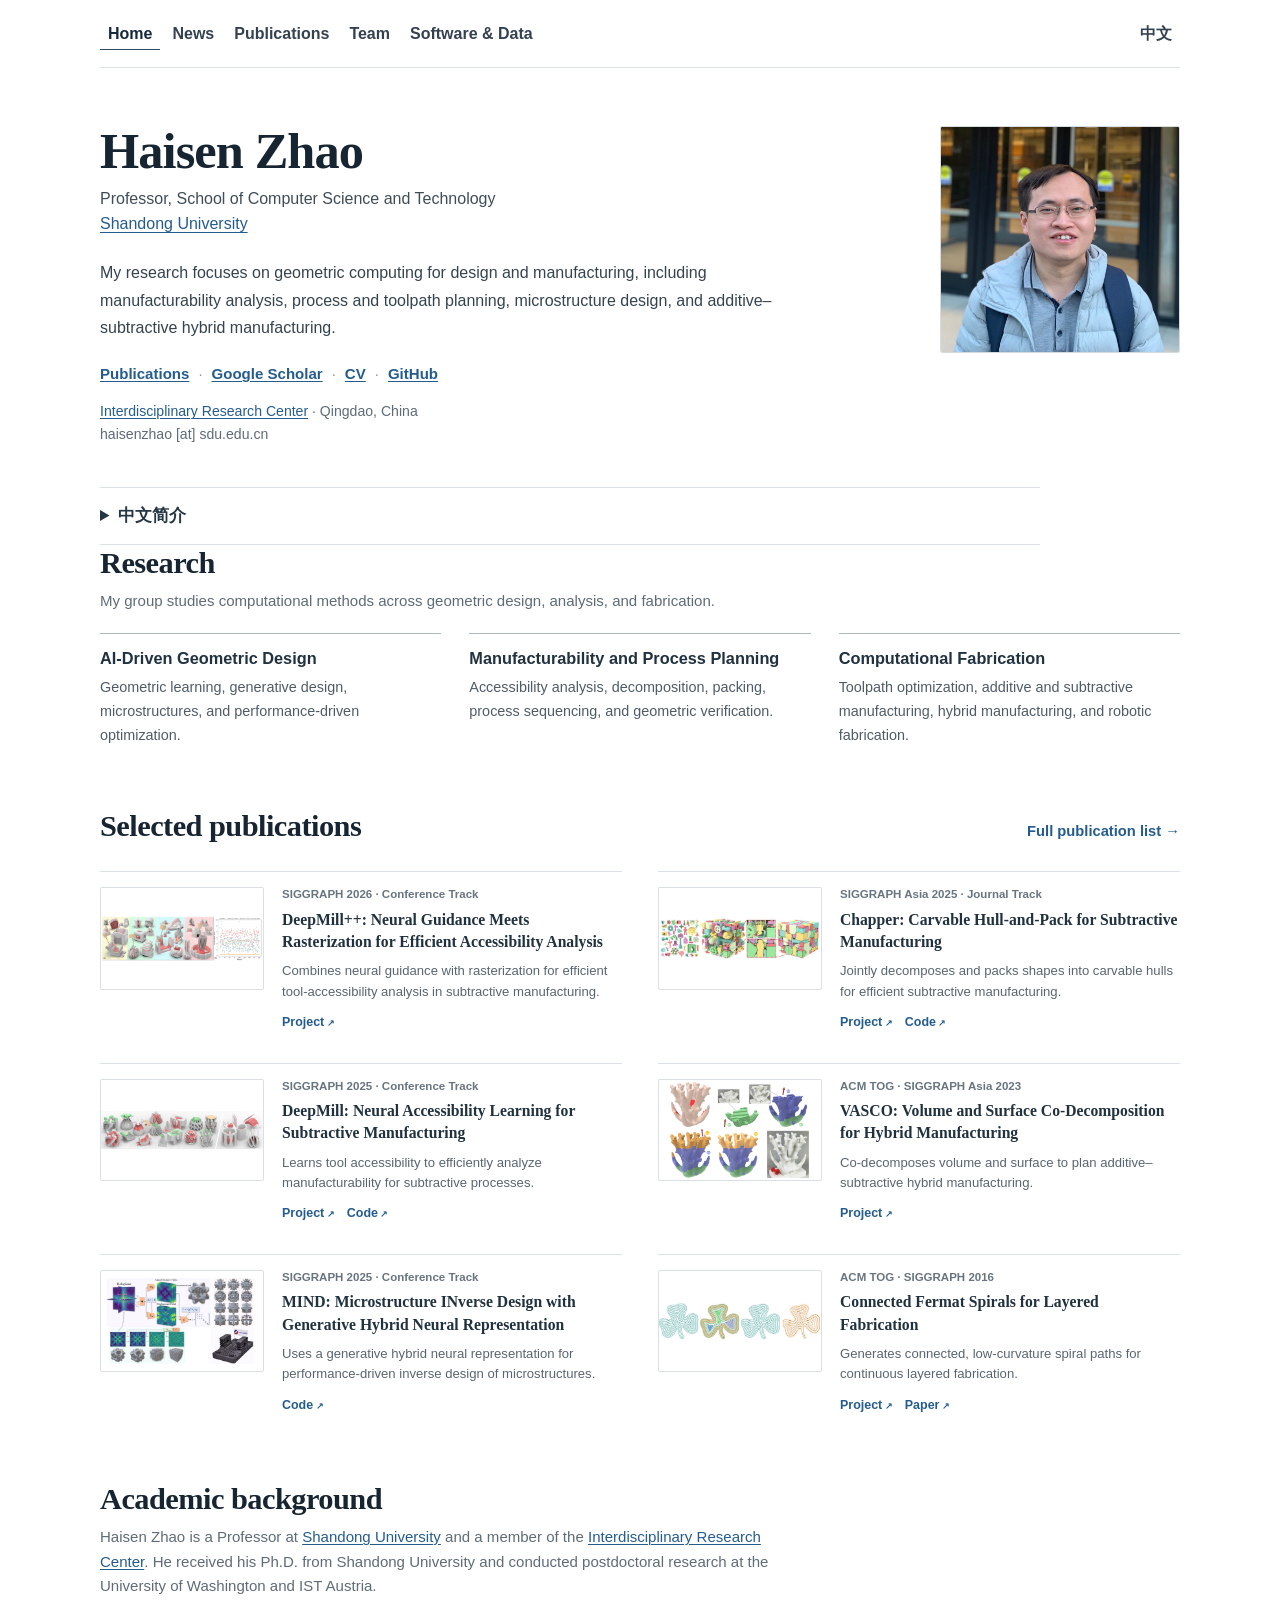
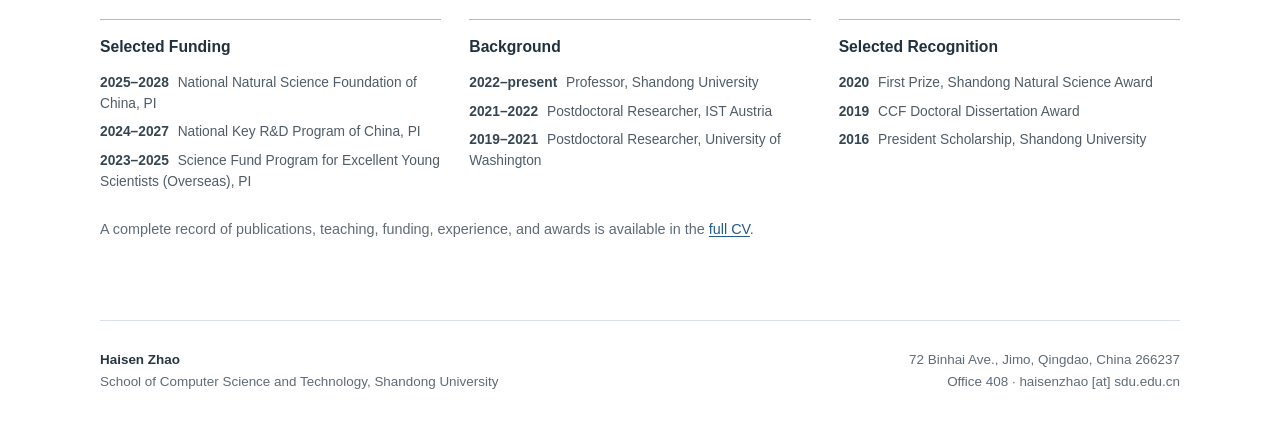
==== commit 3cc7fec0: "update" ====
--- a/index.html
+++ b/index.html
@@ -64,8 +64,9 @@
     <nav class="top-nav" aria-label="Primary navigation">
       <div class="top-nav-links">
         <a href="./index.html" aria-current="page">Home</a>
+        <a href="./news.html">News</a>
         <a href="./publication.html">Publications</a>
-        <a href="./group.html">People</a>
+        <a href="./group.html">Team</a>
         <a href="./opensource.html">Software &amp; Data</a>
       </div>
       <div class="top-nav-right">
@@ -77,7 +78,7 @@
   <main>
     <section class="hero" aria-labelledby="home-title">
       <div class="hero-copy">
-        <h1 id="home-title">Haisen Zhao <span>| 赵海森</span></h1>
+        <h1 id="home-title">Haisen Zhao</h1>
         <p class="hero-position">Professor, School of Computer Science and Technology<br><a href="https://www.en.sdu.edu.cn/">Shandong University</a></p>
         <p class="hero-summary">My research focuses on geometric computing for design and manufacturing, including manufacturability analysis, process and toolpath planning, microstructure design, and additive–subtractive hybrid manufacturing.</p>
 
@@ -102,15 +103,11 @@
       </figure>
     </section>
 
-    <section class="home-bio" lang="zh-CN" aria-labelledby="chinese-bio-heading">
-      <h2 id="chinese-bio-heading">中文简介</h2>
+    <details class="home-bio" lang="zh-CN">
+      <summary>中文简介</summary>
       <p>赵海森，山东大学计算机科学与技术学院教授、博士生导师，山东大学杰出中青年人才、国家级青年人才。主要研究计算机图形学、数字几何设计，以及人工智能驱动的几何设计与制造。2018年获山东大学工学博士学位，导师为陈宝权教授；2019—2022年先后在美国华盛顿大学和奥地利科学技术研究所从事博士后研究，合作导师为 Adriana Schulz 教授和 Bernd Bickel 教授。</p>
       <p>在 ACM TOG、ACM SIGGRAPH / SIGGRAPH Asia、IEEE TVCG、IROS 等期刊和会议发表多篇论文，出版专著1部，申请国家发明专利十余项和美国发明专利1项。主持国家自然科学基金优秀青年科学基金项目（海外）、国家重点研发计划课题、国家自然科学基金面上项目等，担任 CCF CAD&amp;CG 专委会等多个学术组织委员。曾获山东省自然科学奖一等奖、CCF 优秀博士学位论文奖等。</p>
-    </section>
-
-    <aside class="recruiting-note" aria-label="Prospective students and researchers">
-      <p><strong>Prospective students and researchers:</strong> I welcome inquiries from research interns, master’s and Ph.D. students, and postdoctoral researchers interested in geometric computing and intelligent manufacturing. <a href="mailto:haisenzhao@sdu.edu.cn">Email me</a>.</p>
-    </aside>
+    </details>
 
     <section class="research-section" id="research" aria-labelledby="research-heading">
       <div class="section-intro">
@@ -120,7 +117,7 @@
 
       <div class="research-grid">
         <article class="research-area">
-          <h3>Geometric and Physical Intelligence</h3>
+          <h3>AI-Driven Geometric Design</h3>
           <p>Geometric learning, generative design, microstructures, and performance-driven optimization.</p>
         </article>
         <article class="research-area">
@@ -144,6 +141,20 @@
 
       <div class="work-grid">
         <article class="work-card">
+          <a class="work-image" href="https://fanchao98.github.io/DeepMill++/deepmill++.html" aria-label="DeepMill++ project page">
+            <img src="images/deepmill++.png" alt="DeepMill++ neural guidance and rasterization for accessibility analysis" loading="lazy" decoding="async">
+          </a>
+          <div class="work-copy">
+            <p class="work-venue">SIGGRAPH 2026 · Conference Track</p>
+            <h3><a href="https://fanchao98.github.io/DeepMill++/deepmill++.html">DeepMill++: Neural Guidance Meets Rasterization for Efficient Accessibility Analysis</a></h3>
+            <p>Combines neural guidance with rasterization for efficient tool-accessibility analysis in subtractive manufacturing.</p>
+            <div class="work-links">
+              <a href="https://fanchao98.github.io/DeepMill++/deepmill++.html">Project</a>
+            </div>
+          </div>
+        </article>
+
+        <article class="work-card">
           <a class="work-image" href="https://zmzhang0.github.io/projects/Chapper/index.html" aria-label="Chapper project page">
             <img src="images/chapper.jpg" alt="Chapper: carvable hull-and-pack for subtractive manufacturing" loading="lazy" decoding="async">
           </a>
@@ -174,6 +185,20 @@
         </article>
 
         <article class="work-card">
+          <a class="work-image" href="https://fanchao98.github.io/VASCO%20page/vasco.html" aria-label="VASCO project page">
+            <img src="images/vasco.png" alt="VASCO volume and surface co-decomposition for hybrid manufacturing" loading="lazy" decoding="async">
+          </a>
+          <div class="work-copy">
+            <p class="work-venue">ACM TOG · SIGGRAPH Asia 2023</p>
+            <h3><a href="https://fanchao98.github.io/VASCO%20page/vasco.html">VASCO: Volume and Surface Co-Decomposition for Hybrid Manufacturing</a></h3>
+            <p>Co-decomposes volume and surface to plan additive–subtractive hybrid manufacturing.</p>
+            <div class="work-links">
+              <a href="https://fanchao98.github.io/VASCO%20page/vasco.html">Project</a>
+            </div>
+          </div>
+        </article>
+
+        <article class="work-card">
           <a class="work-image" href="https://github.com/TimHsue/MIND" aria-label="MIND source code">
             <img src="images/MIND2.jpg" alt="MIND microstructure inverse design with a generative hybrid neural representation" loading="lazy" decoding="async">
           </a>
@@ -188,35 +213,6 @@
         </article>
 
         <article class="work-card">
-          <a class="work-image" href="./FourAxis/index.html" aria-label="Four-axis toolpath optimization project page">
-            <img src="images/FourAxis.png" alt="Continuous toolpath optimization for simultaneous four-axis subtractive manufacturing" loading="lazy" decoding="async">
-          </a>
-          <div class="work-copy">
-            <p class="work-venue">Computer Graphics Forum · 2024</p>
-            <h3><a href="./FourAxis/index.html">Continuous Toolpath Optimization for Simultaneous Four-Axis Subtractive Manufacturing</a></h3>
-            <p>Optimizes continuous toolpaths for efficient and high-quality simultaneous four-axis machining.</p>
-            <div class="work-links">
-              <a href="./FourAxis/index.html">Project</a>
-              <a href="./FourAxis/files/four-axis.pdf">Paper</a>
-            </div>
-          </div>
-        </article>
-
-        <article class="work-card">
-          <a class="work-image" href="https://fanchao98.github.io/VASCO%20page/vasco.html" aria-label="VASCO project page">
-            <img src="images/vasco.png" alt="VASCO volume and surface co-decomposition for hybrid manufacturing" loading="lazy" decoding="async">
-          </a>
-          <div class="work-copy">
-            <p class="work-venue">ACM TOG · SIGGRAPH Asia 2023</p>
-            <h3><a href="https://fanchao98.github.io/VASCO%20page/vasco.html">VASCO: Volume and Surface Co-Decomposition for Hybrid Manufacturing</a></h3>
-            <p>Co-decomposes volume and surface to plan additive–subtractive hybrid manufacturing.</p>
-            <div class="work-links">
-              <a href="https://fanchao98.github.io/VASCO%20page/vasco.html">Project</a>
-            </div>
-          </div>
-        </article>
-
-        <article class="work-card">
           <a class="work-image" href="./CFS/index.html" aria-label="Connected Fermat Spirals project page">
             <img src="images/spiral.jpg" alt="Connected Fermat Spirals for layered fabrication" loading="lazy" decoding="async">
           </a>
@@ -231,34 +227,6 @@
           </div>
         </article>
       </div>
-    </section>
-
-    <section class="latest-news" id="news" aria-labelledby="news-heading">
-      <div class="section-intro">
-        <h2 id="news-heading">Recent news</h2>
-      </div>
-      <ol class="news-list">
-        <li>
-          <time datetime="2026-08-14">Aug. 14, 2026</time>
-          <p>Gave a talk entitled “Review of Frontier Hot Topics in Intelligent CAM” at <a href="https://cadcg2026.nju.edu.cn/?list_18/169.html">CAD/CG 2026</a>.</p>
-        </li>
-        <li>
-          <time datetime="2026-08-05">Aug. 5, 2026</time>
-          <p>One paper was accepted by <a href="https://pacificgraphics2026.github.io/">Pacific Graphics 2026</a>.</p>
-        </li>
-        <li>
-          <time datetime="2026-08-03">Aug. 3–5, 2026</time>
-          <p>Organized the <a href="https://github.com/cgpc2026/cgpc2026.github.io">CCF Graphics Rising-Star Summer Camp</a>, bringing together 20 graphics experts and 101 admitted students.</p>
-        </li>
-        <li>
-          <time datetime="2026-07-30">Jul. 30, 2026</time>
-          <p>Gave a talk entitled “Complex Geometric Computation for Subtractive Manufacturing” at <a href="https://www.imufe.edu.cn/gdc2026/info/1086/1286.htm">GDC 2026</a>.</p>
-        </li>
-        <li>
-          <time datetime="2026-07-03">Jul. 3, 2026</time>
-          <p>Congratulations to Ziyu Mu and Hanting Chen on receiving the Outstanding Undergraduate Thesis Award.</p>
-        </li>
-      </ol>
     </section>
 
     <section class="academic-overview" id="about" aria-labelledby="about-heading">
--- a/assets/css/site.css
+++ b/assets/css/site.css
@@ -1503,7 +1503,7 @@
 }
 
 .home-page .hero {
-  grid-template-columns: minmax(0, 1fr) 210px;
+  grid-template-columns: minmax(0, 1fr) 245px;
   gap: clamp(38px, 6vw, 72px);
   align-items: start;
   padding: 56px 0 42px;
@@ -1569,7 +1569,7 @@
 }
 
 .home-page .hero-portrait .profile-photo {
-  width: 205px;
+  width: 240px;
   margin: 2px 0 0 auto;
   border: 1px solid #d6dce1;
   border-radius: 2px;
@@ -1578,17 +1578,23 @@
 
 .home-page .home-bio {
   max-width: 940px;
-  padding: 25px 0 28px;
+  padding: 0;
   border-top: 1px solid var(--color-border);
-}
-
-.home-page .home-bio h2 {
-  margin: 0 0 13px;
+  border-bottom: 1px solid var(--color-border);
+}
+
+.home-page .home-bio summary {
+  padding: 14px 0;
   color: #263744;
   font-family: Georgia, "Times New Roman", "Noto Serif SC", serif;
-  font-size: 1.22rem;
+  font-size: 1.05rem;
   font-weight: 600;
   letter-spacing: 0;
+  cursor: pointer;
+}
+
+.home-page .home-bio[open] summary {
+  margin-bottom: 3px;
 }
 
 .home-page .home-bio p {
@@ -1601,6 +1607,7 @@
 
 .home-page .home-bio p + p {
   margin-top: 8px;
+  padding-bottom: 20px;
 }
 
 .recruiting-note {
@@ -1619,6 +1626,11 @@
 
 .recruiting-note strong {
   color: #253642;
+}
+
+.people-page .recruiting-note {
+  margin-top: -6px;
+  margin-bottom: 44px;
 }
 
 .home-page .research-section {
@@ -1772,7 +1784,7 @@
   }
 
   .home-page .hero-portrait .profile-photo {
-    width: 180px;
+    width: 205px;
     margin-left: 0;
   }
 
@@ -2071,3 +2083,123 @@
     height: 160px;
   }
 }
+
+/* News archive */
+.news-page-body .top-nav-links a,
+.news-page-body .top-nav-right a {
+  padding-right: 8px;
+  padding-left: 8px;
+  border-radius: 0;
+}
+
+.news-page-body .top-nav-links a:hover,
+.news-page-body .top-nav-right a:hover {
+  background: transparent;
+  text-decoration: underline;
+}
+
+.news-page-body .top-nav-links a[aria-current="page"] {
+  background: transparent;
+  box-shadow: inset 0 -1px 0 #334b61;
+}
+
+.news-page {
+  max-width: 960px;
+}
+
+.news-page .page-hero {
+  max-width: 760px;
+  padding: 52px 0 34px;
+}
+
+.news-page .page-hero h1 {
+  font-family: Georgia, "Times New Roman", serif;
+  font-weight: 600;
+  letter-spacing: -0.018em;
+}
+
+.news-page .page-hero p {
+  color: #53616d;
+}
+
+.news-page .news-list li {
+  padding: 15px 0;
+}
+
+.news-page .news-list time {
+  color: #596773;
+  font-weight: 600;
+}
+
+.news-archive {
+  margin-top: 18px;
+}
+
+.news-archive summary {
+  width: max-content;
+  color: var(--color-link);
+  font-size: 0.9rem;
+  font-weight: 650;
+  text-decoration: underline;
+  text-underline-offset: 3px;
+  cursor: pointer;
+  list-style: none;
+}
+
+.news-archive summary::-webkit-details-marker {
+  display: none;
+}
+
+.news-archive summary::after {
+  content: " ↓";
+  font-size: 0.82em;
+}
+
+.news-archive[open] summary {
+  margin-bottom: 18px;
+}
+
+.news-archive[open] summary::after {
+  content: " ↑";
+}
+
+.news-archive .less-label,
+.news-archive[open] .more-label {
+  display: none;
+}
+
+.news-archive[open] .less-label {
+  display: inline;
+}
+
+@media (max-width: 620px) {
+  .news-page .page-hero {
+    padding-top: 38px;
+  }
+}
+
+/* Consistent primary page titles */
+.home-page .hero h1,
+.news-page .page-hero h1,
+.publications-page .page-hero h1,
+.people-page .page-hero h1,
+.software-page .page-hero h1 {
+  font-family: Georgia, "Times New Roman", "Noto Serif SC", serif !important;
+  font-size: clamp(2.35rem, 4vw, 3.15rem);
+  font-weight: 600;
+  line-height: 1.08;
+  letter-spacing: -0.018em;
+}
+
+.publications-page .page-hero {
+  padding: 52px 0 32px;
+}
+
+.publications-page .page-text-links {
+  margin-top: 16px;
+  margin-bottom: 0;
+}
+
+.publications-page .publication-browser > .publication-legend {
+  margin: -8px 0 18px;
+}
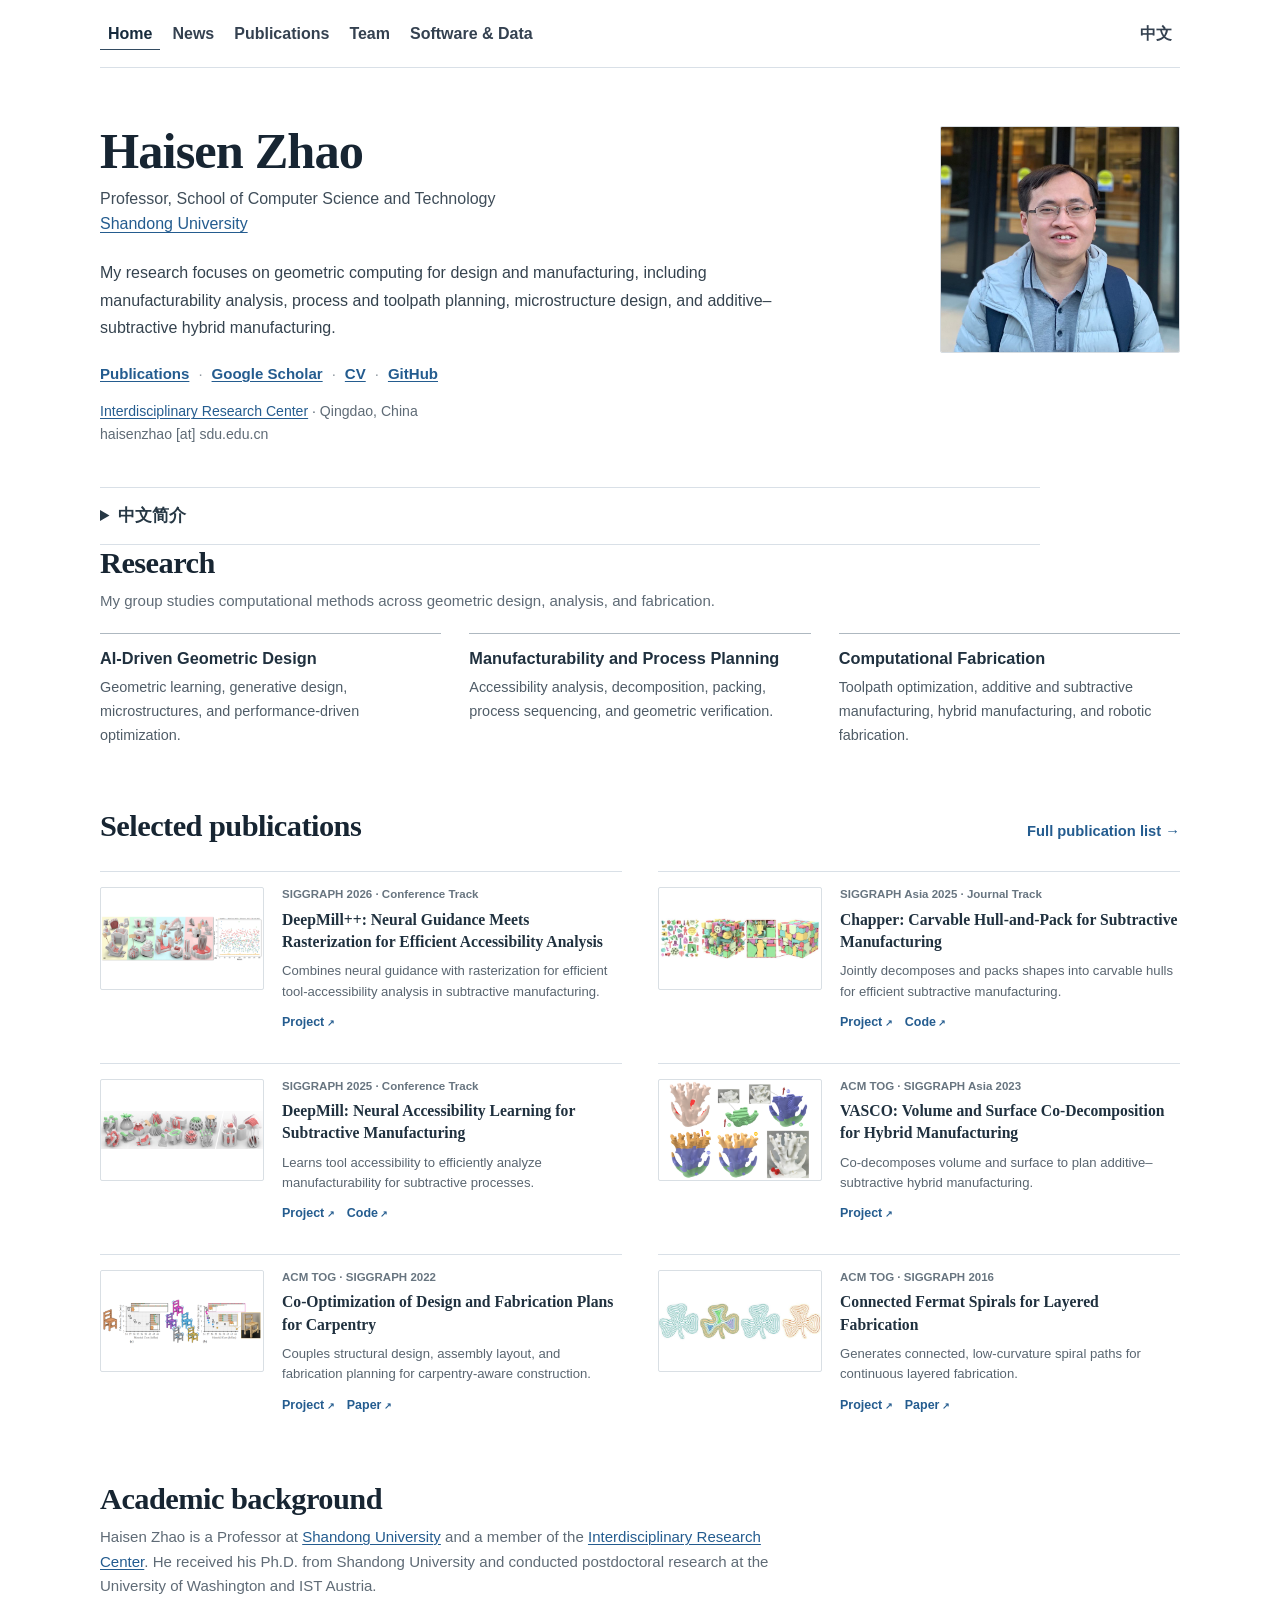
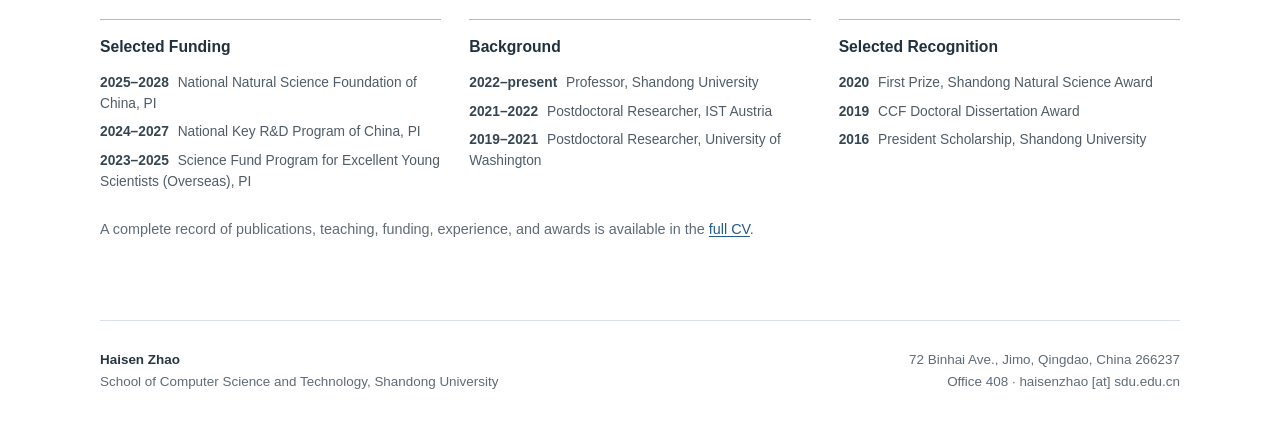
==== commit 2e22371e: "update" ====
--- a/index.html
+++ b/index.html
@@ -199,15 +199,16 @@
         </article>
 
         <article class="work-card">
-          <a class="work-image" href="https://github.com/TimHsue/MIND" aria-label="MIND source code">
-            <img src="images/MIND2.jpg" alt="MIND microstructure inverse design with a generative hybrid neural representation" loading="lazy" decoding="async">
-          </a>
-          <div class="work-copy">
-            <p class="work-venue">SIGGRAPH 2025 · Conference Track</p>
-            <h3><a href="https://github.com/TimHsue/MIND">MIND: Microstructure INverse Design with Generative Hybrid Neural Representation</a></h3>
-            <p>Uses a generative hybrid neural representation for performance-driven inverse design of microstructures.</p>
-            <div class="work-links">
-              <a href="https://github.com/TimHsue/MIND">Code</a>
+          <a class="work-image" href="./CODFC/index.html" aria-label="Carpentry design and fabrication co-optimization project page">
+            <img src="images/icee.png" alt="Co-optimization of design and fabrication plans for carpentry" loading="lazy" decoding="async">
+          </a>
+          <div class="work-copy">
+            <p class="work-venue">ACM TOG · SIGGRAPH 2022</p>
+            <h3><a href="./CODFC/index.html">Co-Optimization of Design and Fabrication Plans for Carpentry</a></h3>
+            <p>Couples structural design, assembly layout, and fabrication planning for carpentry-aware construction.</p>
+            <div class="work-links">
+              <a href="./CODFC/index.html">Project</a>
+              <a href="https://arxiv.org/abs/2107.12265">Paper</a>
             </div>
           </div>
         </article>
--- a/assets/css/site.css
+++ b/assets/css/site.css
@@ -632,7 +632,6 @@
   margin: 0 0 26px !important;
   padding: 21px 0 20px;
   border-top: 1px solid var(--color-border);
-  border-bottom: 1px solid var(--color-border);
   font-family: inherit !important;
 }
 
@@ -718,70 +717,141 @@
   font-size: 0.8rem !important;
 }
 
-.publication-list {
-  border-spacing: 0 9px !important;
-}
-
-.publication-list td:first-child:not([colspan]) {
-  width: 305px !important;
-  min-width: 305px !important;
-  max-width: 305px !important;
-  padding-right: 25px !important;
-}
-
-.publication-list td:first-child:not([colspan]) img {
-  width: 280px !important;
-  height: 150px !important;
-  padding: 6px 8px !important;
-  border: 1px solid #e0e6eb;
-  border-radius: 5px;
-  box-shadow: none !important;
+.publication-years {
+  margin-top: 2px;
+}
+
+.publication-year {
+  margin: 0 0 42px;
+}
+
+.publication-year[hidden],
+.publication-item[hidden] {
+  display: none;
+}
+
+.publication-year > h2 {
+  margin: 0;
+  padding: 0 0 9px;
+  border-bottom: 2px solid #aeb9c4;
+  color: #1d2b38;
+  font-size: 1.28rem;
+  font-weight: 700;
+  line-height: 1.3;
+}
+
+.publication-items {
+  margin: 0;
+}
+
+.publication-item {
+  display: grid;
+  grid-template-columns: 280px minmax(0, 1fr);
+  gap: 25px;
+  padding: 22px 0 23px;
+  border-bottom: 1px solid #e2e7eb;
+}
+
+.publication-image {
+  display: block;
+  align-self: start;
+  width: 280px;
+  height: 150px;
+  padding: 6px 8px;
+  border: 1px solid #dfe5ea;
+  border-radius: 4px;
+  background: #fff;
+  overflow: hidden;
+}
+
+.publication-image img {
+  display: block;
+  width: 100%;
+  height: 100%;
   object-fit: contain;
 }
 
-.publication-list td:nth-child(2) {
+.publication-content {
+  min-width: 0;
   color: #3f4d58;
-  font-size: 0.91rem;
-  line-height: 1.55;
-}
-
-.publication-list td:nth-child(2) div[style*="SlateBlue"] {
-  margin-bottom: 5px;
-  color: #20313f !important;
+  font-size: 0.9rem;
+  line-height: 1.52;
+}
+
+.publication-content h3 {
+  margin: -2px 0 6px;
+  color: #20313f;
   font-size: 1rem;
-  line-height: 1.4;
-}
-
-.publication-list td:nth-child(2) div[style*="SlateBlue"] a {
+  font-weight: 700;
+  line-height: 1.42;
+}
+
+.publication-content h3 a,
+.publication-content h3 a:visited {
+  color: inherit;
+  text-decoration: none;
+}
+
+.publication-content h3 a:hover,
+.publication-content h3 a:focus {
   color: var(--color-link);
-  font-size: 0.78rem;
-  font-weight: 700;
-  text-decoration: none;
-  white-space: nowrap;
-}
-
-.publication-list a.publication-resource,
-.publication-list a.publication-resource:visited {
+  text-decoration: underline;
+  text-underline-offset: 3px;
+}
+
+.publication-resources {
+  display: flex;
+  flex-wrap: wrap;
+  gap: 6px;
+  margin: 0 0 7px;
+}
+
+.publication-resources a,
+.publication-resources a:visited {
   display: inline-flex;
   align-items: center;
-  margin: 2px 0 2px 7px;
   padding: 3px 7px;
   border: 1px solid #c6d0d8;
-  border-radius: 5px;
-  background: #fff;
+  border-radius: 4px;
   color: #315d7f;
   font-size: 0.7rem;
   font-weight: 750;
   line-height: 1.15;
   text-decoration: none;
-  vertical-align: 0.08em;
-}
-
-.publication-list a.publication-resource:hover,
-.publication-list a.publication-resource:focus {
+}
+
+.publication-resources a:hover,
+.publication-resources a:focus {
   border-color: #8497a6;
   background: var(--color-surface);
   color: #183e5c;
+}
+
+.publication-summary,
+.publication-authors,
+.publication-venue {
+  max-width: 760px;
+  margin: 0;
+}
+
+.publication-summary {
+  margin-bottom: 7px;
+  color: #596773;
+  font-size: 0.84rem;
+  line-height: 1.55;
+}
+
+.publication-authors {
+  color: #3f4d58;
+}
+
+.publication-authors a {
+  text-decoration: none;
+}
+
+.publication-venue {
+  margin-top: 3px;
+  color: #52616d;
 }
 
 .auto-style3 {
@@ -1408,31 +1478,14 @@
     padding-top: 0;
   }
 
-  .publication-list,
-  .publication-list tbody,
-  .publication-list tr,
-  .publication-list td {
-    display: block;
-    width: 100% !important;
-    min-width: 0 !important;
-    max-width: none !important;
-  }
-
-  .publication-list tr {
-    margin-bottom: 28px;
-  }
-
-  .publication-list td:first-child:not([colspan]) {
-    padding: 0 0 14px !important;
-  }
-
-  .publication-list td:first-child:not([colspan]) img {
-    width: 100% !important;
-    height: auto !important;
-    max-height: 240px;
-    padding: 0;
-    object-fit: contain;
-    box-shadow: none;
+  .publication-item {
+    grid-template-columns: 220px minmax(0, 1fr);
+    gap: 20px;
+  }
+
+  .publication-image {
+    width: 220px;
+    height: 132px;
   }
 }
 
@@ -2203,3 +2256,24 @@
 .publications-page .publication-browser > .publication-legend {
   margin: -8px 0 18px;
 }
+
+@media (max-width: 620px) {
+  .publication-filter {
+    margin-bottom: 20px !important;
+  }
+
+  .publication-filter-controls {
+    gap: 6px !important;
+  }
+
+  .publication-item {
+    grid-template-columns: 1fr;
+    gap: 14px;
+    padding: 20px 0 22px;
+  }
+
+  .publication-image {
+    width: min(100%, 360px);
+    height: 188px;
+  }
+}
